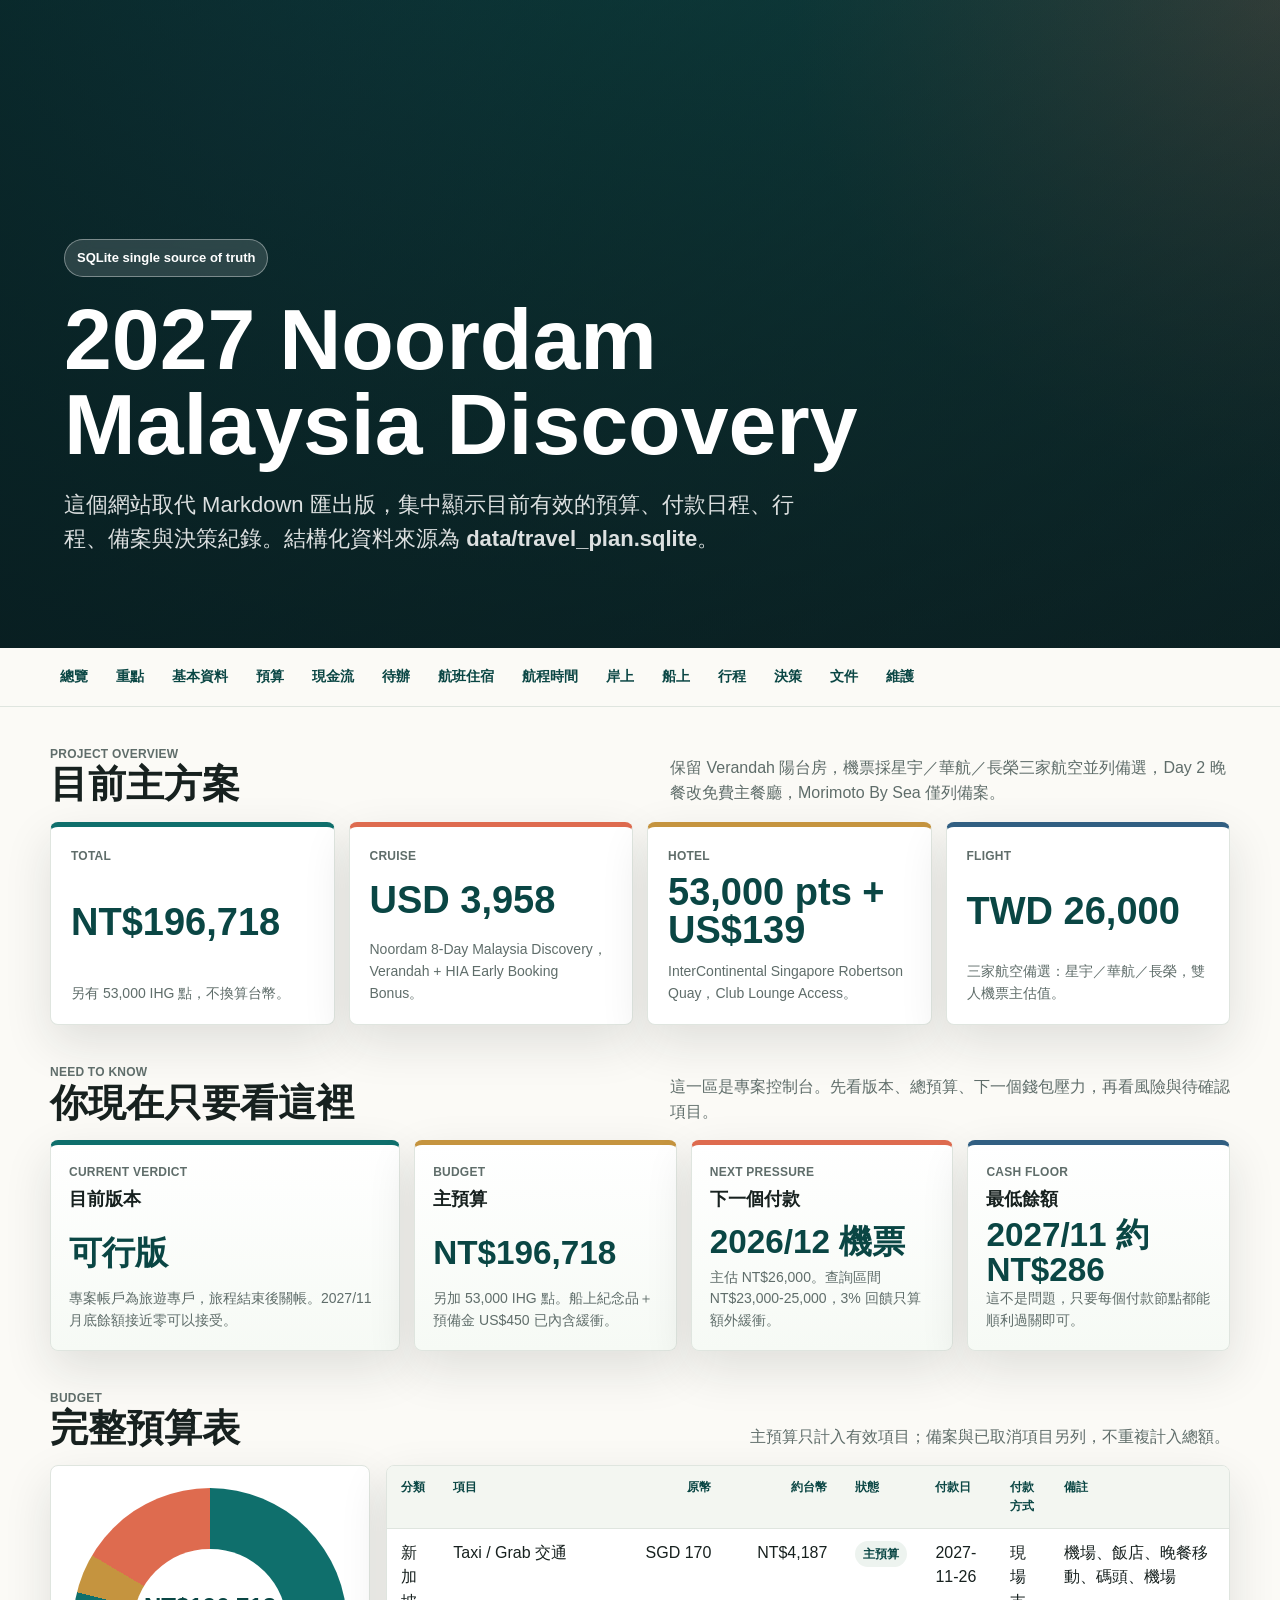
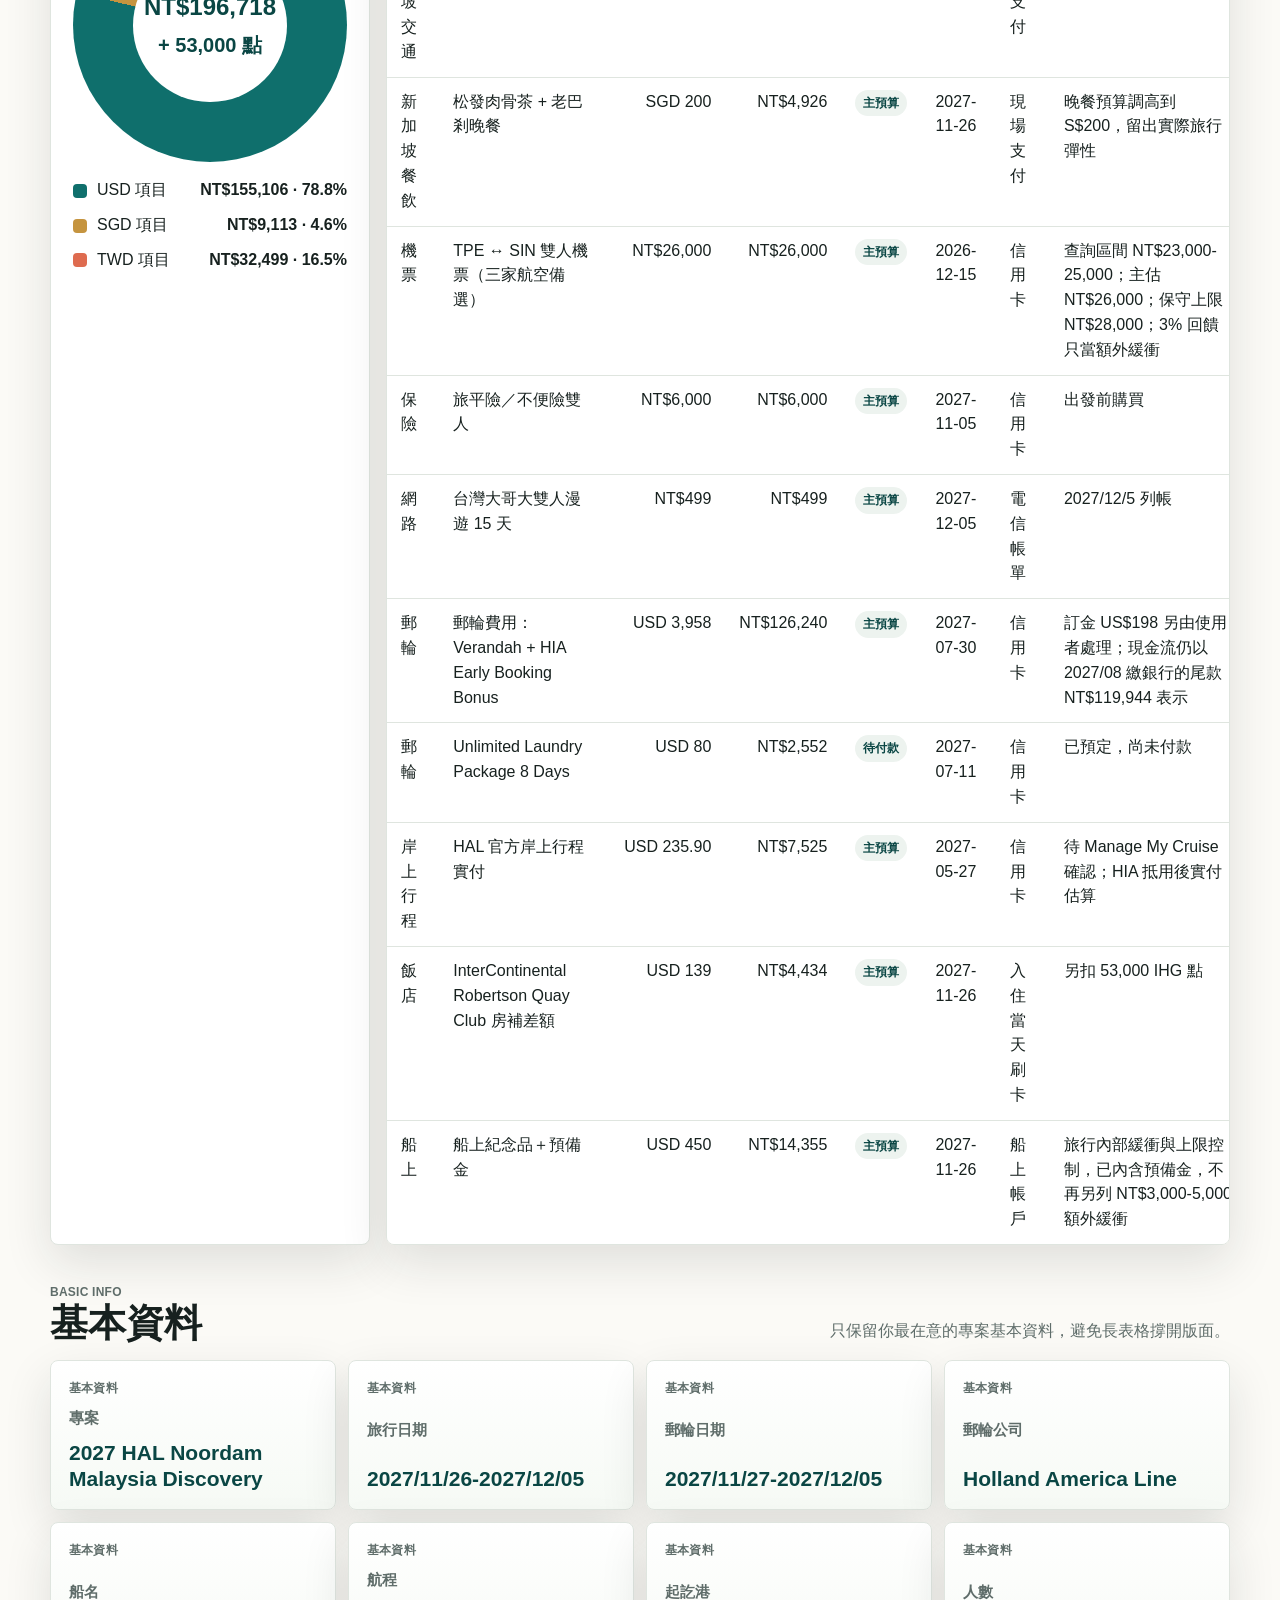
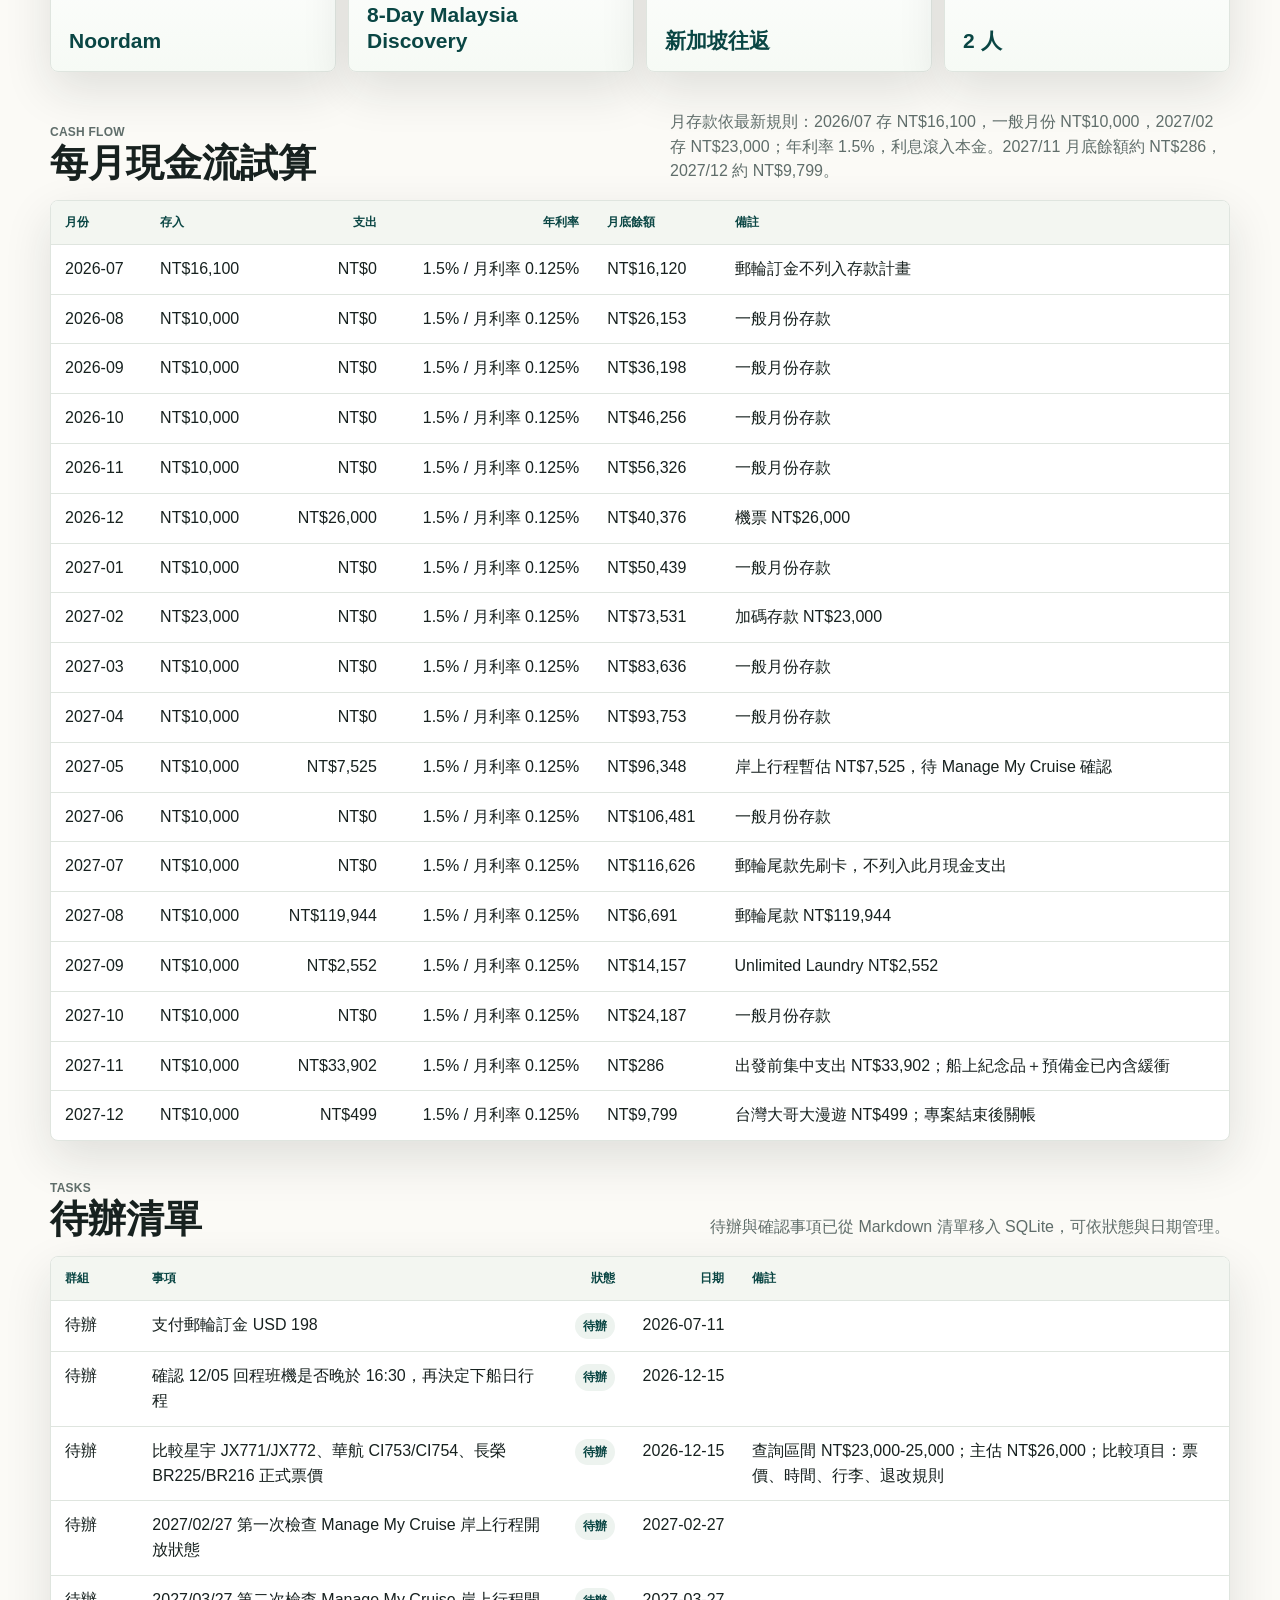
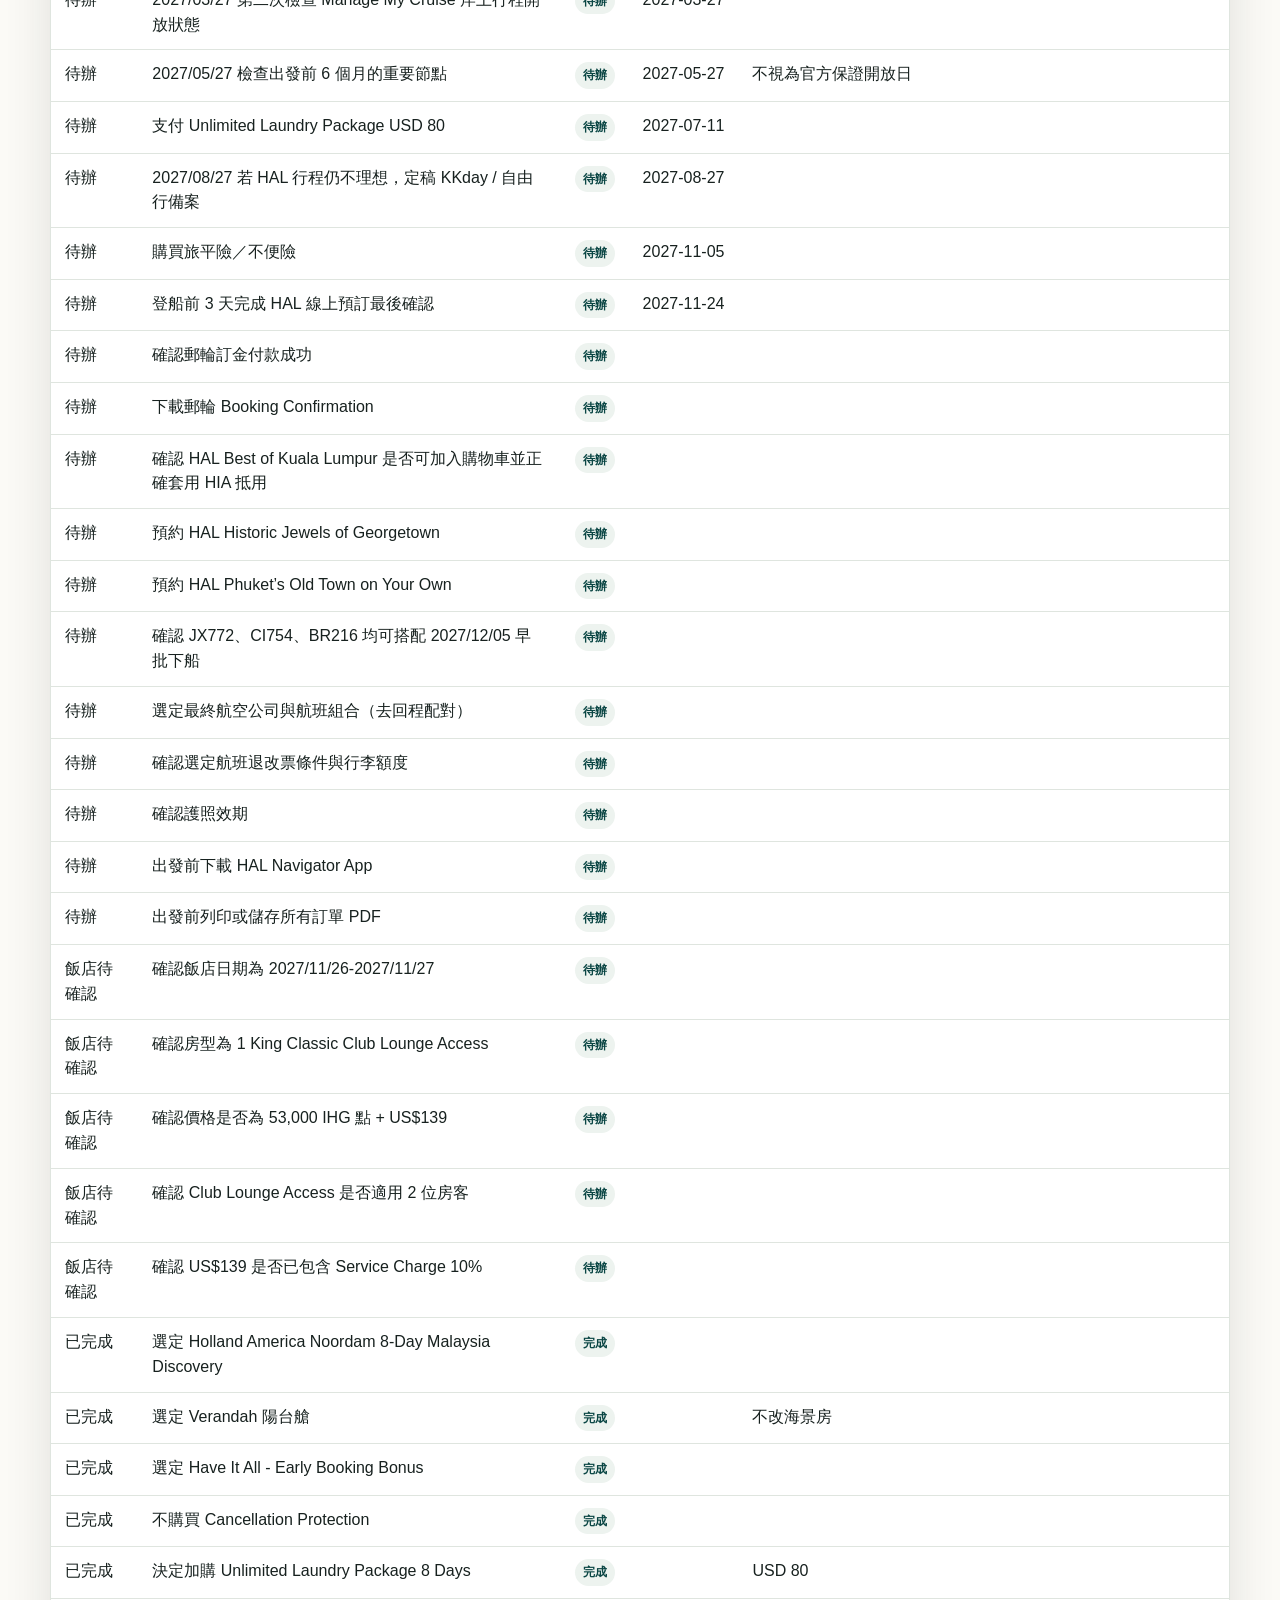
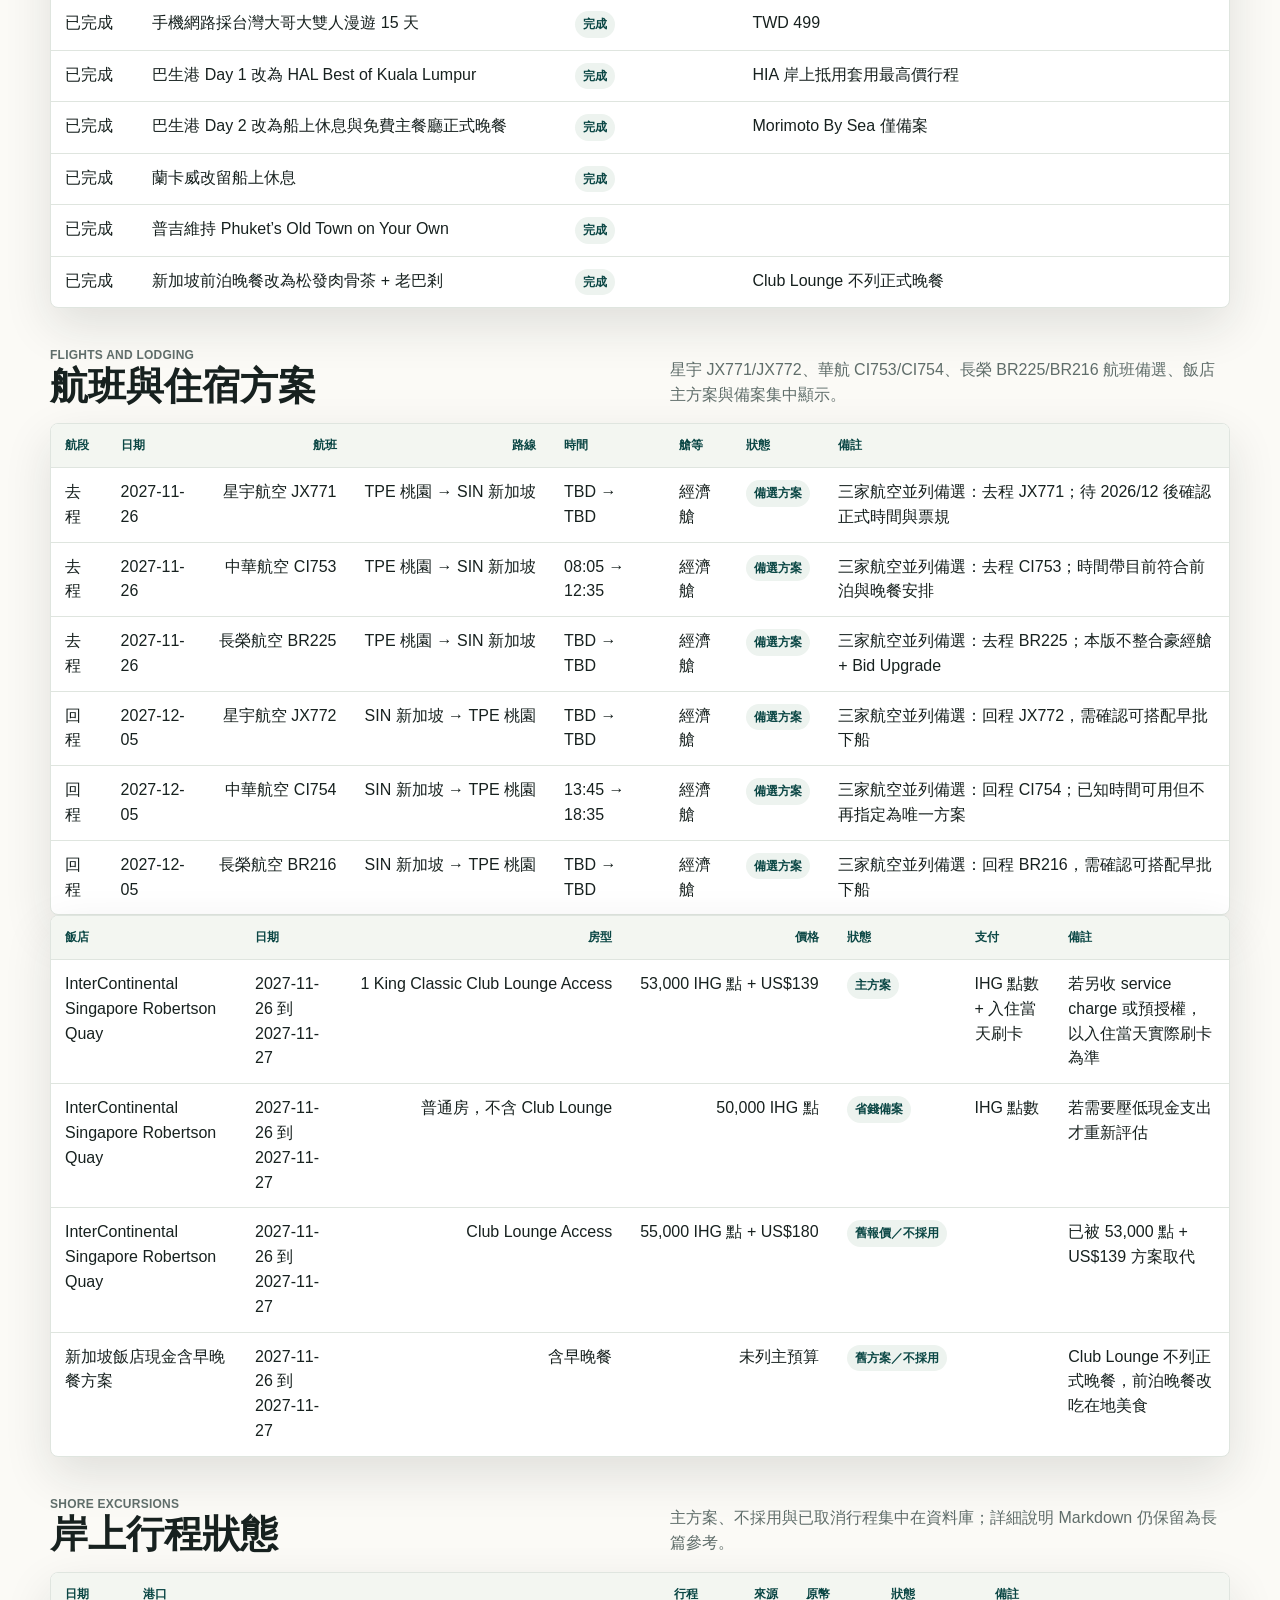
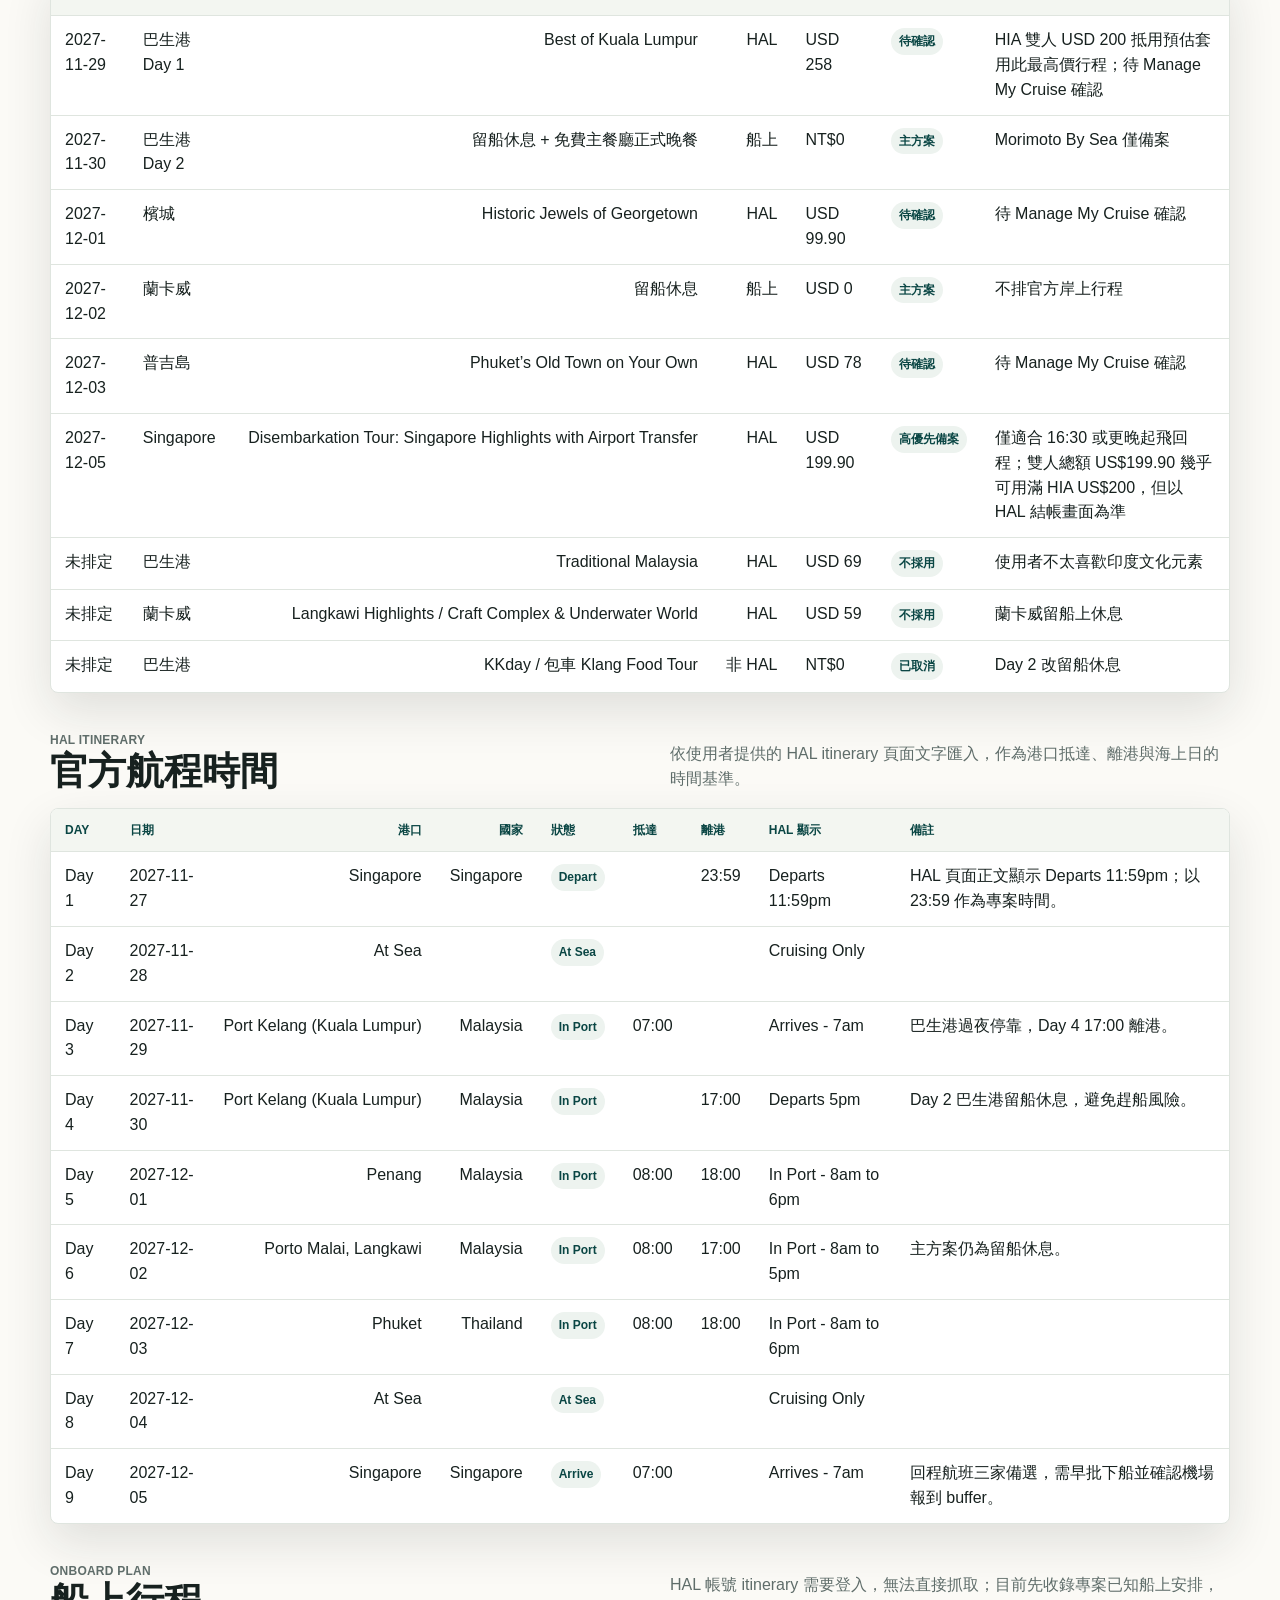
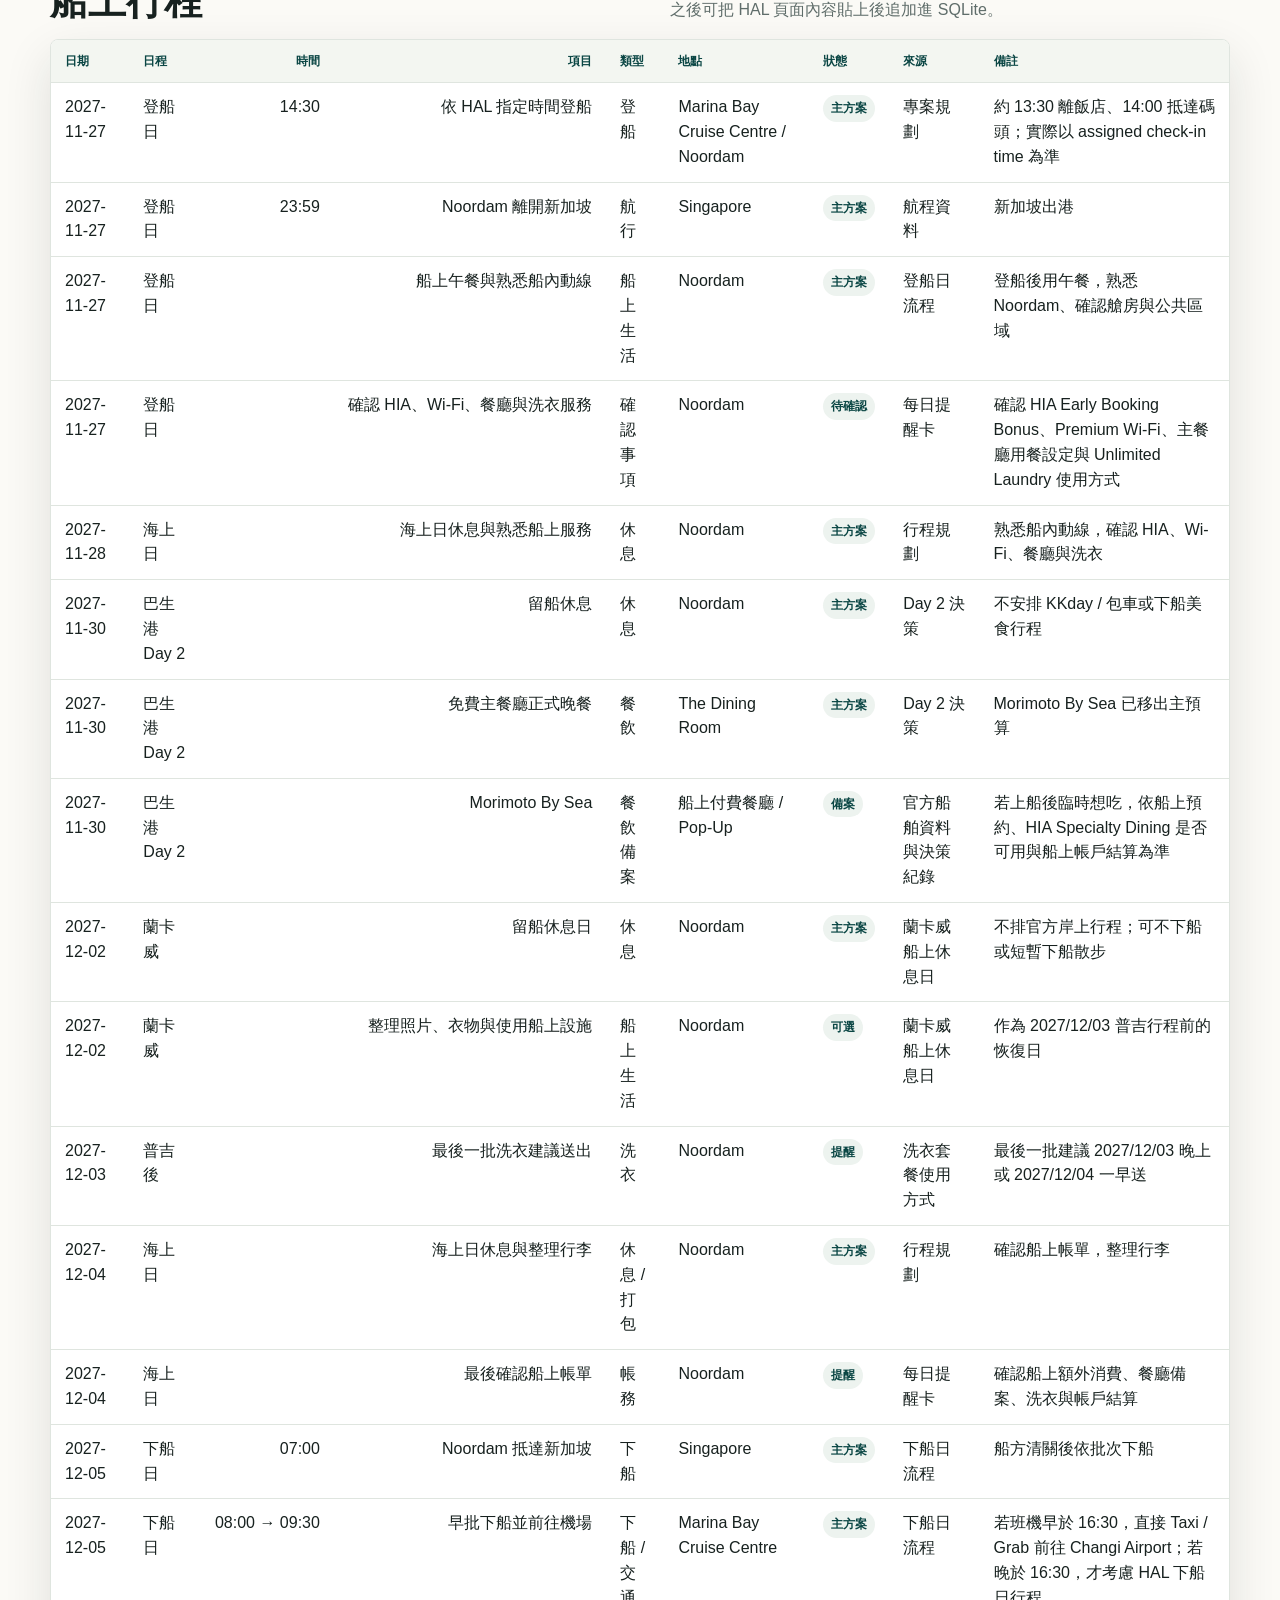
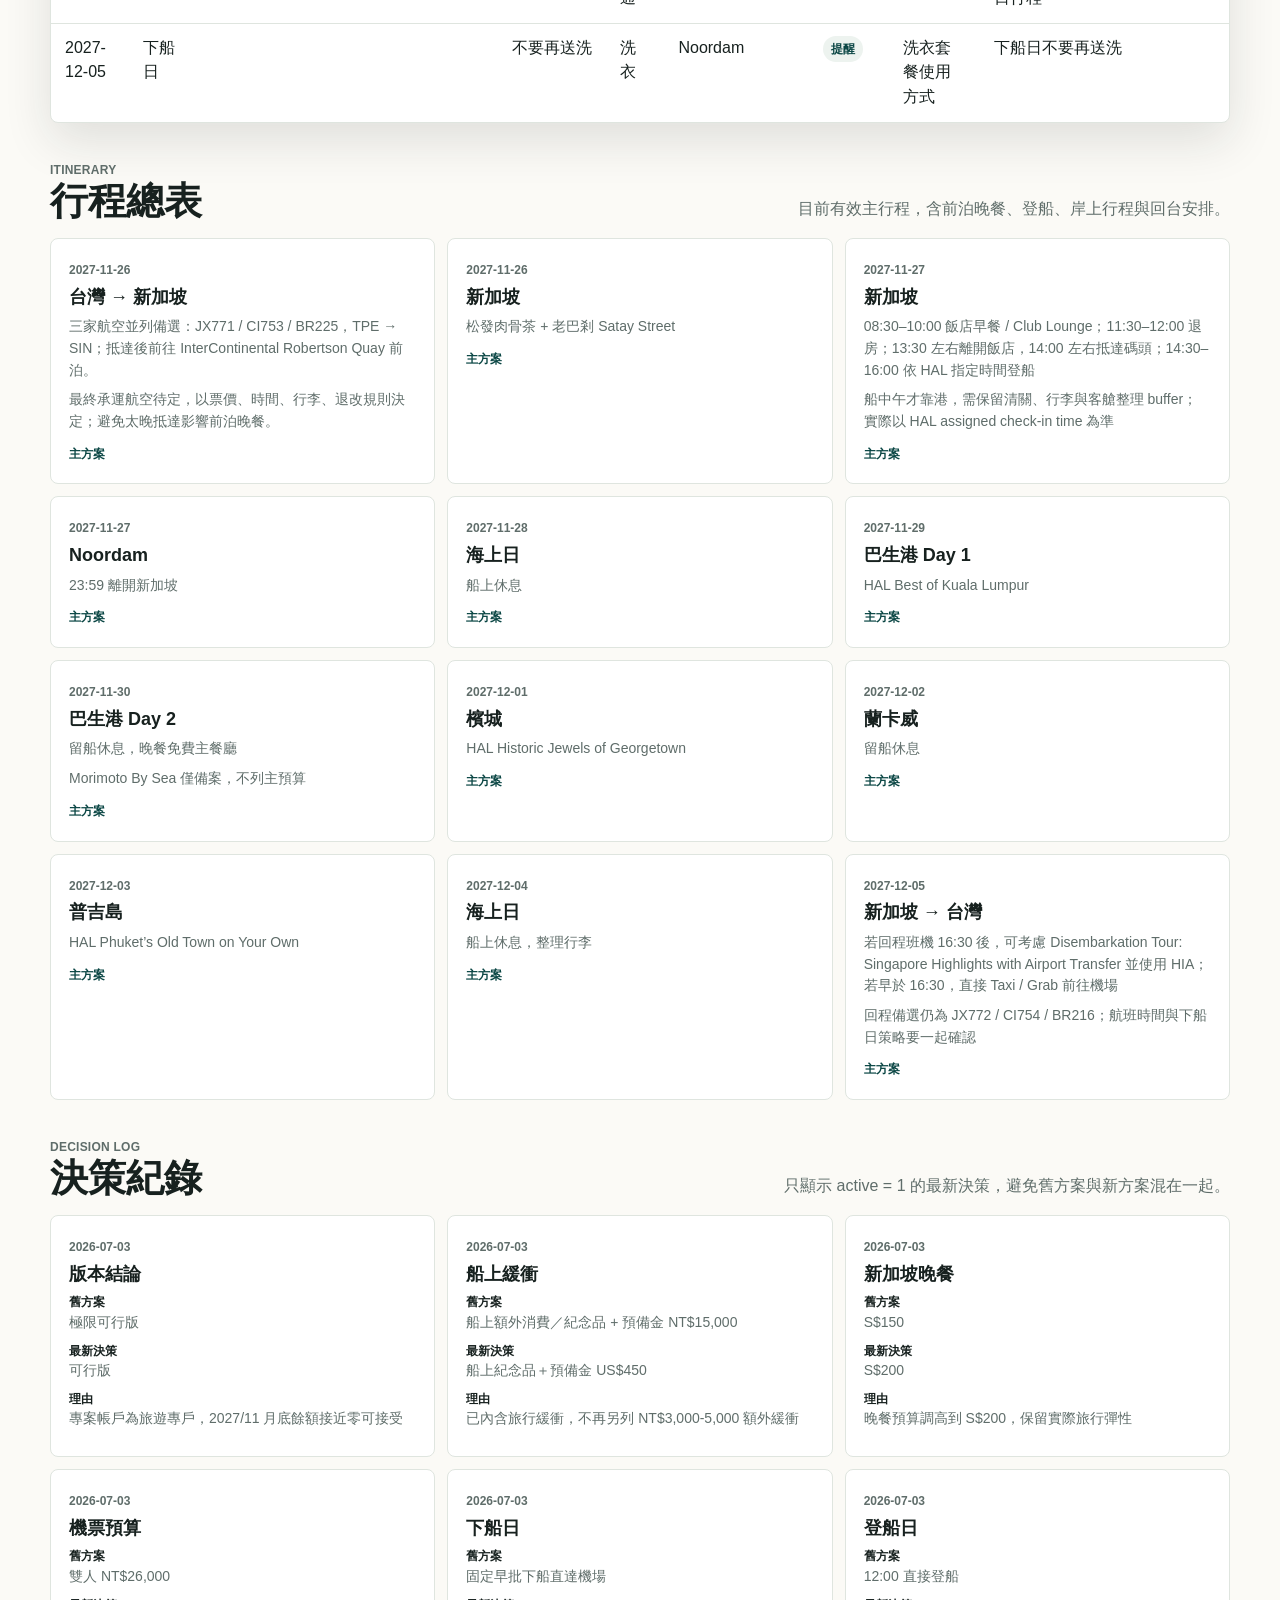
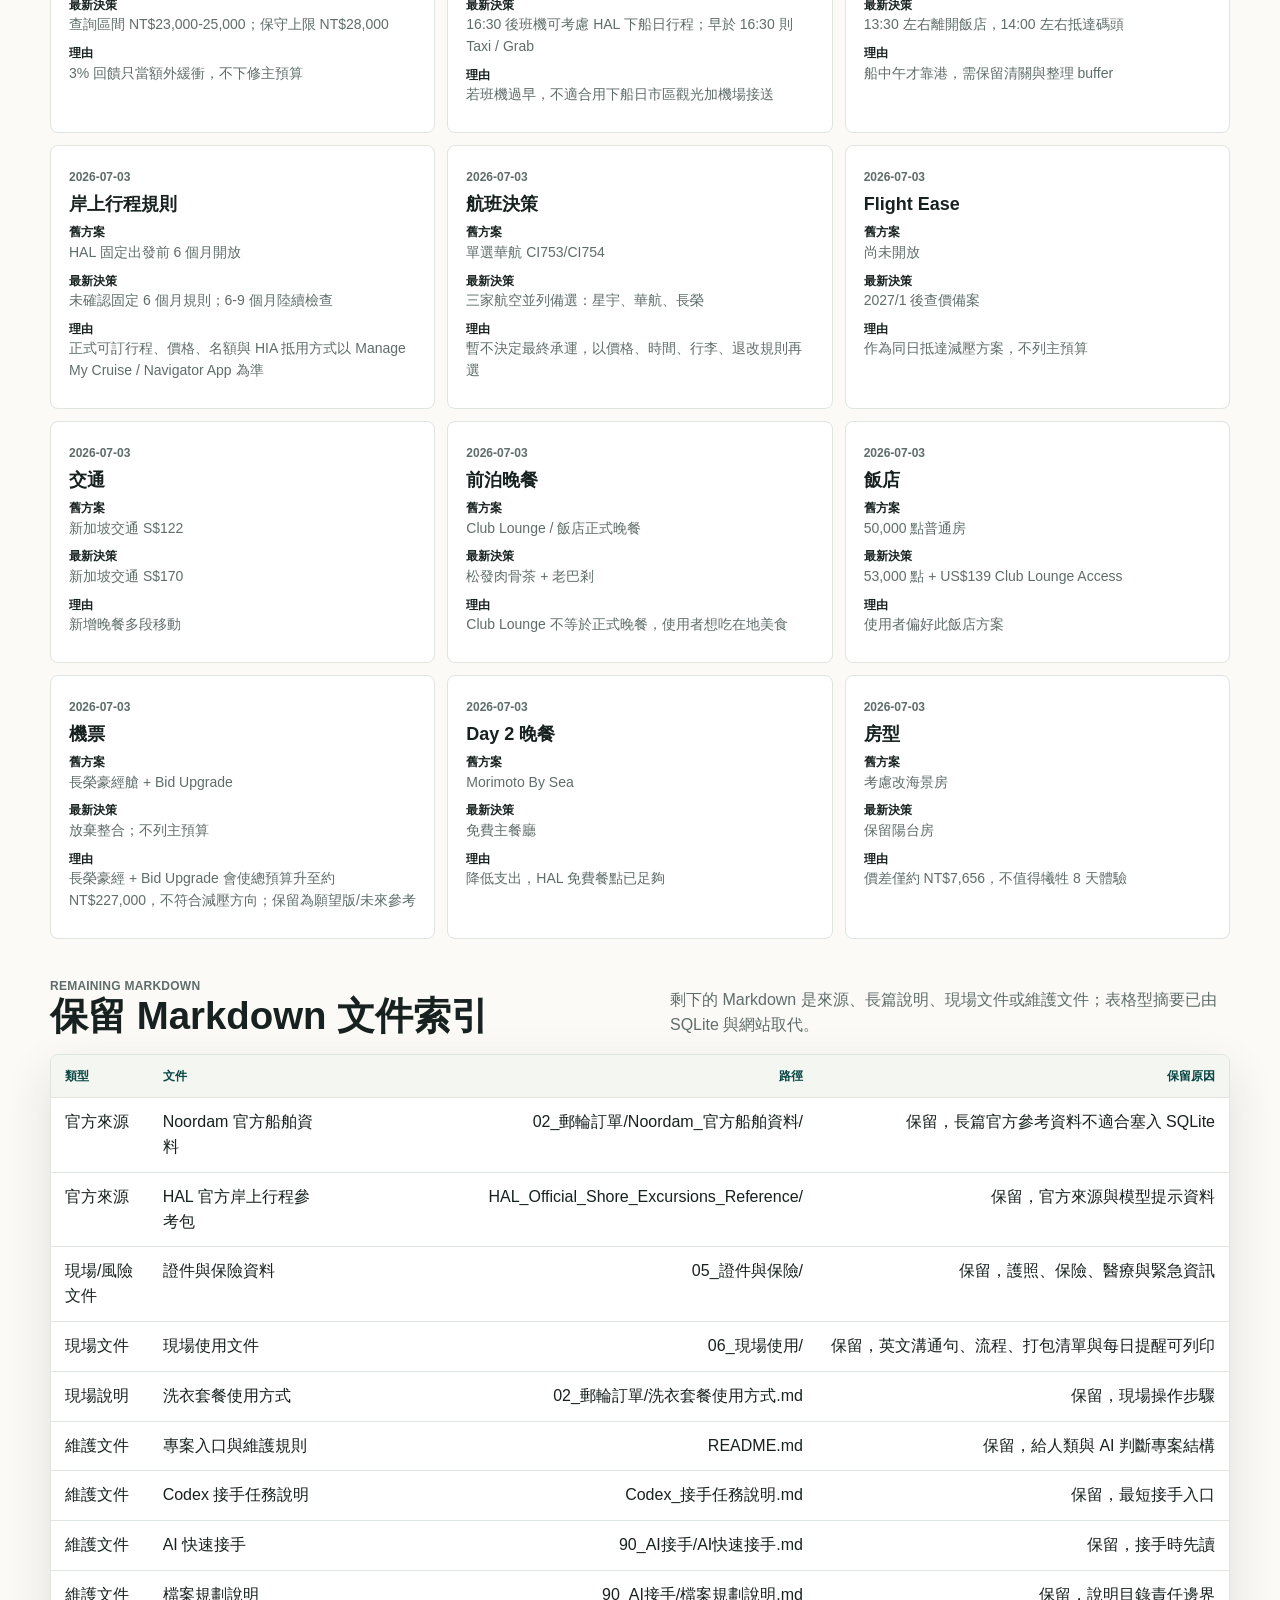
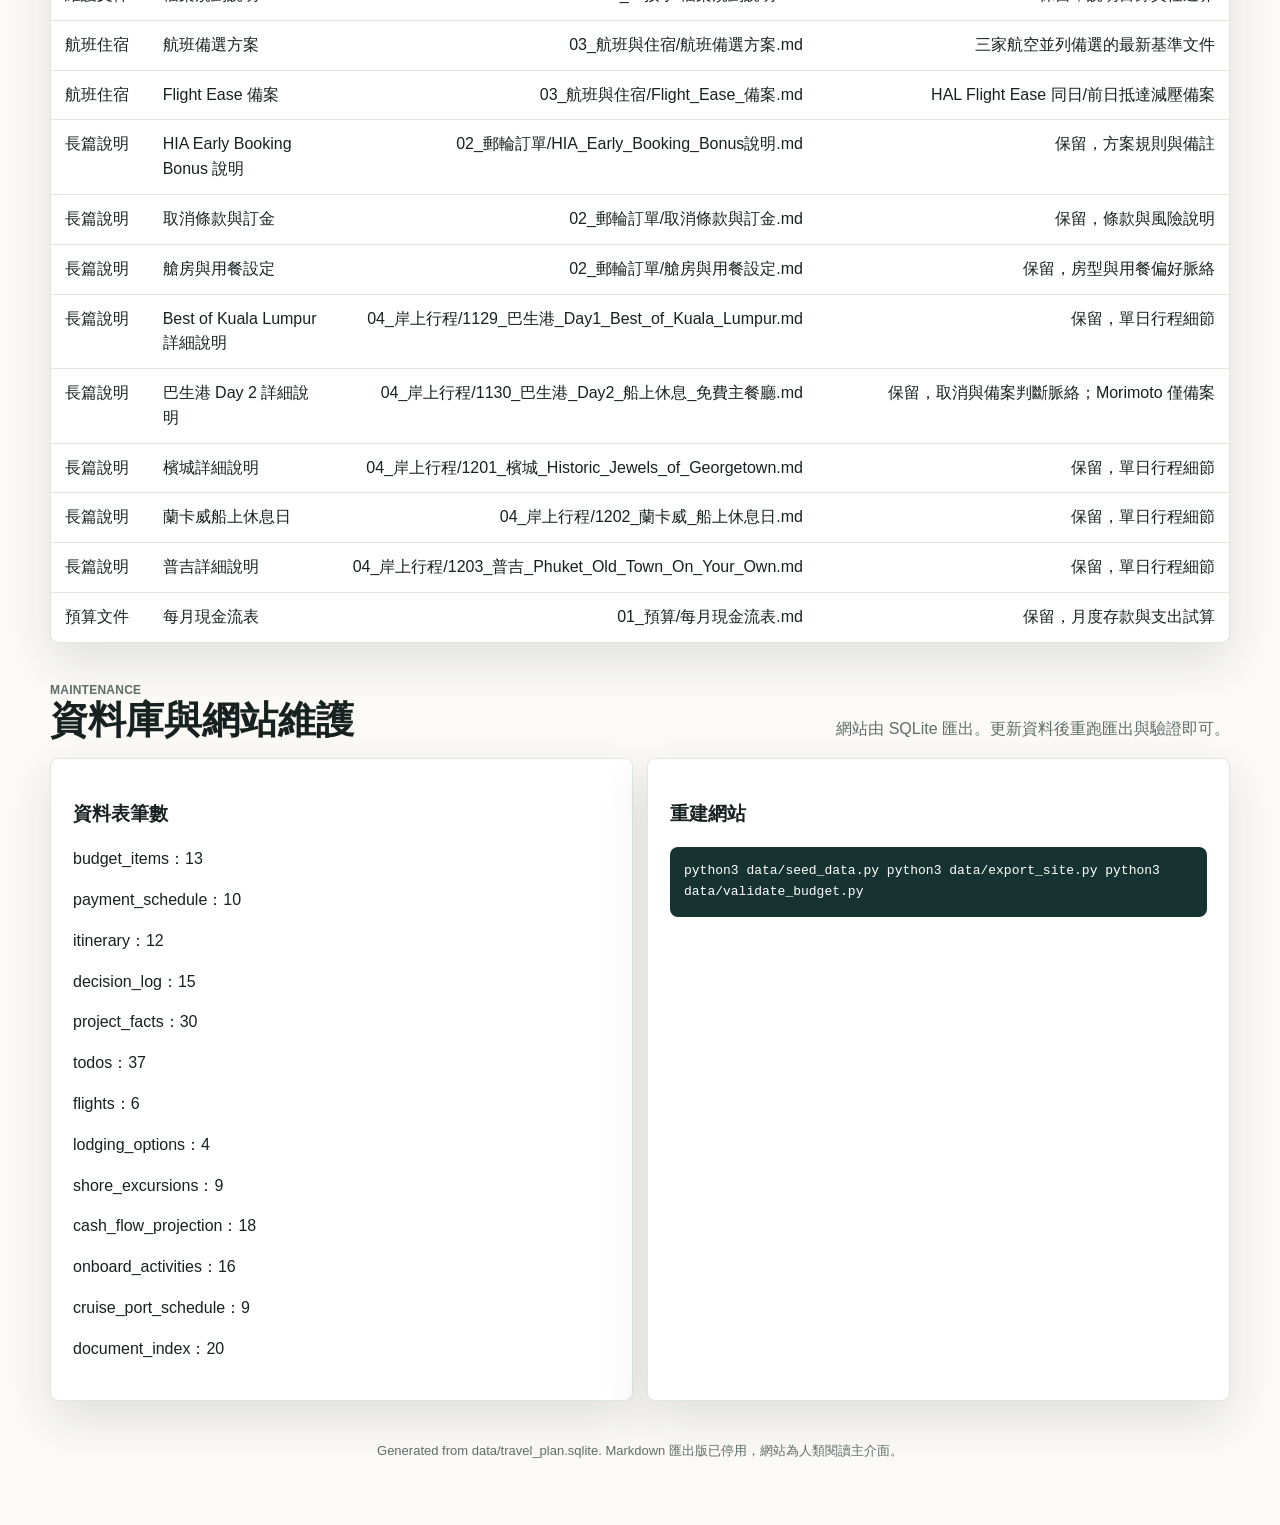
==== index.html @ 2dd27dfb "Simplify dashboard to basic facts and shore excursions" ====
<!doctype html>
<html lang="zh-Hant">
<head>
  <meta charset="utf-8">
  <meta name="viewport" content="width=device-width, initial-scale=1">
  <title>2027 Noordam Malaysia Discovery</title>
  <style>
    :root {
      color-scheme: light;
      --ink: #17211f;
      --muted: #5f6d6a;
      --paper: #fbfaf6;
      --panel: #ffffff;
      --line: #dfe5df;
      --teal: #0f6f6c;
      --teal-dark: #0a4644;
      --coral: #de6b4f;
      --gold: #c5943f;
      --green: #617d49;
      --blue: #315f82;
      --shadow: 0 18px 48px rgba(23, 33, 31, 0.12);
    }
    * { box-sizing: border-box; }
    html { scroll-behavior: smooth; }
    body {
      margin: 0;
      background: var(--paper);
      color: var(--ink);
      font-family: -apple-system, BlinkMacSystemFont, "Segoe UI", "Noto Sans TC", "PingFang TC", "Microsoft JhengHei", sans-serif;
      line-height: 1.55;
    }
    a { color: inherit; }
    .hero {
      min-height: 72vh;
      display: grid;
      align-items: end;
      padding: 28px clamp(20px, 5vw, 72px);
      color: #fff;
      background:
        linear-gradient(90deg, rgba(8, 27, 30, 0.82), rgba(8, 27, 30, 0.34)),
        linear-gradient(0deg, rgba(8, 27, 30, 0.66), rgba(8, 27, 30, 0.05)),
        radial-gradient(circle at top right, rgba(222, 107, 79, 0.26), transparent 34%),
        radial-gradient(circle at 18% 18%, rgba(49, 95, 130, 0.24), transparent 30%),
        linear-gradient(135deg, #0f6f6c 0%, #173331 100%);
    }
    .hero-inner { width: min(1180px, 100%); margin: 0 auto; padding-bottom: 42px; }
    .eyebrow {
      display: inline-flex;
      padding: 8px 12px;
      border: 1px solid rgba(255,255,255,.38);
      border-radius: 999px;
      background: rgba(255,255,255,.14);
      font-size: 13px;
      font-weight: 750;
      backdrop-filter: blur(14px);
    }
    h1 {
      max-width: 900px;
      margin: 20px 0 16px;
      font-size: clamp(42px, 7vw, 86px);
      line-height: .98;
      letter-spacing: 0;
    }
    .hero-copy { max-width: 760px; color: rgba(255,255,255,.86); font-size: clamp(17px, 2vw, 22px); }
    nav {
      position: sticky;
      top: 0;
      z-index: 10;
      background: rgba(251, 250, 246, .92);
      border-bottom: 1px solid var(--line);
      backdrop-filter: blur(16px);
    }
    nav div {
      width: min(1180px, calc(100% - 32px));
      margin: 0 auto;
      display: flex;
      gap: 8px;
      overflow-x: auto;
      padding: 10px 0;
    }
    nav a {
      flex: 0 0 auto;
      padding: 8px 10px;
      border-radius: 8px;
      color: var(--teal-dark);
      text-decoration: none;
      font-size: 14px;
      font-weight: 760;
    }
    nav a:hover { background: #edf3ef; }
    main { width: min(1180px, calc(100% - 32px)); margin: 28px auto 64px; }
    section { margin-top: 38px; }
    .section-head {
      display: flex;
      justify-content: space-between;
      gap: 20px;
      align-items: end;
      margin-bottom: 16px;
    }
    .kicker {
      display: block;
      color: var(--muted);
      font-size: 12px;
      font-weight: 820;
      letter-spacing: .02em;
      text-transform: uppercase;
    }
    h2 { margin: 0; font-size: clamp(28px, 3vw, 40px); line-height: 1.1; letter-spacing: 0; }
    .section-head p { max-width: 560px; margin: 0; color: var(--muted); }
    .focus-grid {
      display: grid;
      grid-template-columns: 1.2fr .9fr .9fr .9fr;
      gap: 14px;
    }
    .focus-card {
      background: linear-gradient(180deg, #ffffff, #f6faf5);
      border: 1px solid var(--line);
      border-radius: 8px;
      box-shadow: var(--shadow);
      padding: 18px;
      min-height: 168px;
      display: grid;
      align-content: space-between;
    }
    .focus-card h3 { margin: 6px 0 8px; font-size: 18px; line-height: 1.25; }
    .focus-card strong { display: block; color: var(--teal-dark); font-size: clamp(24px, 2.6vw, 34px); line-height: 1.05; }
    .focus-card p { margin: 0; color: var(--muted); font-size: 14px; }
    .focus-card ul { margin: 10px 0 0; padding-left: 18px; color: var(--muted); font-size: 14px; }
    .focus-card li + li { margin-top: 6px; }
    .focus-card.primary { border-top: 5px solid var(--teal); }
    .focus-card.warn { border-top: 5px solid var(--coral); }
    .focus-card.info { border-top: 5px solid var(--gold); }
    .focus-card.alt { border-top: 5px solid var(--blue); }
    .basic-grid { display: grid; grid-template-columns: repeat(4, minmax(0, 1fr)); gap: 12px; }
    .basic-card {
      background: linear-gradient(180deg, #ffffff, #f6faf5);
      border: 1px solid var(--line);
      border-radius: 8px;
      box-shadow: var(--shadow);
      padding: 18px;
      min-height: 150px;
      display: grid;
      align-content: space-between;
    }
    .basic-card h3 { margin: 6px 0 8px; font-size: 15px; line-height: 1.25; color: var(--muted); }
    .basic-card strong { display: block; color: var(--teal-dark); font-size: 21px; line-height: 1.2; }
    .basic-card p { margin: 8px 0 0; color: var(--muted); font-size: 13px; }
    .metrics { display: grid; grid-template-columns: repeat(4, minmax(0, 1fr)); gap: 14px; }
    .metric, .panel, .day, .decision {
      background: var(--panel);
      border: 1px solid var(--line);
      border-radius: 8px;
      box-shadow: var(--shadow);
    }
    .metric { min-height: 138px; padding: 20px; display: grid; align-content: space-between; }
    .metric strong { display: block; margin-top: 8px; color: var(--teal-dark); font-size: clamp(26px, 3vw, 38px); line-height: 1; }
    .metric p { margin: 12px 0 0; color: var(--muted); font-size: 14px; }
    .metric:nth-child(1) { border-top: 5px solid var(--teal); }
    .metric:nth-child(2) { border-top: 5px solid var(--coral); }
    .metric:nth-child(3) { border-top: 5px solid var(--gold); }
    .metric:nth-child(4) { border-top: 5px solid var(--blue); }
    .budget-grid { display: grid; grid-template-columns: minmax(240px, 320px) 1fr; gap: 16px; align-items: stretch; }
    .panel { padding: 22px; overflow: hidden; }
    .pie {
      width: min(100%, 280px);
      margin: 0 auto 16px;
      aspect-ratio: 1;
      border-radius: 50%;
      background: conic-gradient(var(--teal) 0deg 283.8deg, var(--gold) 283.8deg 300.5deg, var(--coral) 300.5deg 360deg);
      display: grid;
      place-items: center;
      position: relative;
    }
    .pie::after { content: ""; position: absolute; width: 56%; aspect-ratio: 1; border-radius: 50%; background: var(--panel); }
    .pie span { position: relative; z-index: 1; color: var(--teal-dark); font-weight: 880; font-size: 24px; text-align: center; }
    .legend { display: grid; gap: 10px; margin: 0; padding: 0; list-style: none; }
    .legend li { display: grid; grid-template-columns: 14px 1fr auto; gap: 10px; align-items: center; }
    .swatch { width: 14px; height: 14px; border-radius: 4px; }
    .usd { background: var(--teal); }
    .sgd { background: var(--gold); }
    .twd { background: var(--coral); }
    .table-wrap { overflow-x: auto; background: var(--panel); border: 1px solid var(--line); border-radius: 8px; box-shadow: var(--shadow); }
    table { width: 100%; min-width: 860px; border-collapse: collapse; }
    th, td { padding: 12px 14px; border-bottom: 1px solid var(--line); text-align: left; vertical-align: top; }
    th { background: #f3f6f1; color: var(--teal-dark); font-size: 12px; font-weight: 840; text-transform: uppercase; }
    td:nth-child(3), td:nth-child(4), th:nth-child(3), th:nth-child(4) { text-align: right; white-space: nowrap; }
    .facts-table { table-layout: fixed; min-width: 100%; }
    .facts-table th:nth-child(1) { width: 16%; }
    .facts-table th:nth-child(2) { width: 18%; }
    .facts-table th:nth-child(3) { width: 38%; }
    .facts-table th:nth-child(4) { width: 28%; }
    .facts-table th, .facts-table td { white-space: normal; word-break: break-word; overflow-wrap: anywhere; }
    .facts-table th:nth-child(3), .facts-table th:nth-child(4), .facts-table td:nth-child(3), .facts-table td:nth-child(4) { text-align: left; }
    tr:last-child td { border-bottom: 0; }
    .pill { display: inline-flex; padding: 4px 8px; border-radius: 999px; background: #edf3ef; color: var(--teal-dark); font-size: 12px; font-weight: 780; white-space: nowrap; }
    .cards { display: grid; grid-template-columns: repeat(3, minmax(0, 1fr)); gap: 12px; }
    .day, .decision { padding: 18px; box-shadow: none; }
    .day time, .decision time { color: var(--muted); font-size: 12px; font-weight: 820; }
    .day h3, .decision h3 { margin: 4px 0 8px; font-size: 18px; line-height: 1.25; }
    .day p, .decision p { margin: 0 0 8px; color: var(--muted); font-size: 14px; }
    .day span { display: inline-flex; margin-top: 4px; color: var(--teal-dark); font-size: 12px; font-weight: 820; }
    .decision strong { display: block; color: var(--ink); font-size: 12px; }
    .maintenance {
      display: grid;
      grid-template-columns: 1fr 1fr;
      gap: 14px;
    }
    code {
      display: block;
      padding: 14px;
      overflow-x: auto;
      border-radius: 8px;
      background: #173331;
      color: #fff;
      font-family: ui-monospace, SFMono-Regular, Menlo, Consolas, monospace;
      font-size: 13px;
      line-height: 1.6;
    }
    footer { margin-top: 40px; color: var(--muted); font-size: 13px; text-align: center; }
    @media (max-width: 980px) {
      .metrics, .budget-grid, .cards, .maintenance, .focus-grid, .basic-grid { grid-template-columns: 1fr; }
      .section-head { display: block; }
      .section-head p { margin-top: 8px; }
    }
  </style>
</head>
<body>
  <header class="hero">
    <div class="hero-inner">
      <span class="eyebrow">SQLite single source of truth</span>
      <h1>2027 Noordam Malaysia Discovery</h1>
      <p class="hero-copy">這個網站取代 Markdown 匯出版，集中顯示目前有效的預算、付款日程、行程、備案與決策紀錄。結構化資料來源為 <strong>data/travel_plan.sqlite</strong>。</p>
    </div>
  </header>
  <nav>
    <div>
      <a href="#overview">總覽</a>
      <a href="#focus">重點</a>
      <a href="#basic">基本資料</a>
      <a href="#budget">預算</a>
      <a href="#cashflow">現金流</a>
    <a href="#todos">待辦</a>
      <a href="#flights">航班住宿</a>
      <a href="#cruise-schedule">航程時間</a>
      <a href="#shore">岸上</a>
      <a href="#onboard">船上</a>
      <a href="#itinerary">行程</a>
      <a href="#decisions">決策</a>
      <a href="#documents">文件</a>
      <a href="#maintenance">維護</a>
    </div>
  </nav>
  <main>
    <section id="overview">
      <div class="section-head">
        <div><span class="kicker">Project overview</span><h2>目前主方案</h2></div>
        <p>保留 Verandah 陽台房，機票採星宇／華航／長榮三家航空並列備選，Day 2 晚餐改免費主餐廳，Morimoto By Sea 僅列備案。</p>
      </div>
      <div class="metrics">
        <article class="metric"><span class="kicker">Total</span><strong>NT$196,718</strong><p>另有 53,000 IHG 點，不換算台幣。</p></article>
        <article class="metric"><span class="kicker">Cruise</span><strong>USD 3,958</strong><p>Noordam 8-Day Malaysia Discovery，Verandah + HIA Early Booking Bonus。</p></article>
        <article class="metric"><span class="kicker">Hotel</span><strong>53,000 pts + US$139</strong><p>InterContinental Singapore Robertson Quay，Club Lounge Access。</p></article>
        <article class="metric"><span class="kicker">Flight</span><strong>TWD 26,000</strong><p>三家航空備選：星宇／華航／長榮，雙人機票主估值。</p></article>
      </div>
    </section>

    <section id="focus">
      <div class="section-head">
        <div><span class="kicker">Need to know</span><h2>你現在只要看這裡</h2></div>
        <p>這一區是專案控制台。先看版本、總預算、下一個錢包壓力，再看風險與待確認項目。</p>
      </div>
      <div class="focus-grid">
        <article class="focus-card primary">
          <div>
            <span class="kicker">Current verdict</span>
            <h3>目前版本</h3>
          </div>
          <strong>可行版</strong>
          <p>專案帳戶為旅遊專戶，旅程結束後關帳。2027/11 月底餘額接近零可以接受。</p>
        </article>
        <article class="focus-card info">
          <div>
            <span class="kicker">Budget</span>
            <h3>主預算</h3>
          </div>
          <strong>NT$196,718</strong>
          <p>另加 53,000 IHG 點。船上紀念品＋預備金 US$450 已內含緩衝。</p>
        </article>
        <article class="focus-card warn">
          <div>
            <span class="kicker">Next pressure</span>
            <h3>下一個付款</h3>
          </div>
          <strong>2026/12 機票</strong>
          <p>主估 NT$26,000。查詢區間 NT$23,000-25,000，3% 回饋只算額外緩衝。</p>
        </article>
        <article class="focus-card alt">
          <div>
            <span class="kicker">Cash floor</span>
            <h3>最低餘額</h3>
          </div>
          <strong>2027/11 約 NT$286</strong>
          <p>這不是問題，只要每個付款節點都能順利過關即可。</p>
        </article>
      </div>
    </section>

    <section id="budget">
      <div class="section-head">
        <div><span class="kicker">Budget</span><h2>完整預算表</h2></div>
        <p>主預算只計入有效項目；備案與已取消項目另列，不重複計入總額。</p>
      </div>
      <div class="budget-grid">
        <aside class="panel">
          <div class="pie"><span>NT$196,718<br><small>+ 53,000 點</small></span></div>
          <ul class="legend">
            <li><span class="swatch usd"></span><span>USD 項目</span><strong>NT$155,106 · 78.8%</strong></li>
            <li><span class="swatch sgd"></span><span>SGD 項目</span><strong>NT$9,113 · 4.6%</strong></li>
            <li><span class="swatch twd"></span><span>TWD 項目</span><strong>NT$32,499 · 16.5%</strong></li>
          </ul>
        </aside>
        <div class="table-wrap"><table>
<thead><tr><th>分類</th><th>項目</th><th>原幣</th><th>約台幣</th><th>狀態</th><th>付款日</th><th>付款方式</th><th>備註</th></tr></thead>
<tbody>
<tr><td>新加坡交通</td><td>Taxi / Grab 交通</td><td>SGD 170</td><td>NT$4,187</td><td><span class="pill">主預算</span></td><td>2027-11-26</td><td>現場支付</td><td>機場、飯店、晚餐移動、碼頭、機場</td></tr>
<tr><td>新加坡餐飲</td><td>松發肉骨茶 + 老巴剎晚餐</td><td>SGD 200</td><td>NT$4,926</td><td><span class="pill">主預算</span></td><td>2027-11-26</td><td>現場支付</td><td>晚餐預算調高到 S$200，留出實際旅行彈性</td></tr>
<tr><td>機票</td><td>TPE ↔ SIN 雙人機票（三家航空備選）</td><td>NT$26,000</td><td>NT$26,000</td><td><span class="pill">主預算</span></td><td>2026-12-15</td><td>信用卡</td><td>查詢區間 NT$23,000-25,000；主估 NT$26,000；保守上限 NT$28,000；3% 回饋只當額外緩衝</td></tr>
<tr><td>保險</td><td>旅平險／不便險雙人</td><td>NT$6,000</td><td>NT$6,000</td><td><span class="pill">主預算</span></td><td>2027-11-05</td><td>信用卡</td><td>出發前購買</td></tr>
<tr><td>網路</td><td>台灣大哥大雙人漫遊 15 天</td><td>NT$499</td><td>NT$499</td><td><span class="pill">主預算</span></td><td>2027-12-05</td><td>電信帳單</td><td>2027/12/5 列帳</td></tr>
<tr><td>郵輪</td><td>郵輪費用：Verandah + HIA Early Booking Bonus</td><td>USD 3,958</td><td>NT$126,240</td><td><span class="pill">主預算</span></td><td>2027-07-30</td><td>信用卡</td><td>訂金 US$198 另由使用者處理；現金流仍以 2027/08 繳銀行的尾款 NT$119,944 表示</td></tr>
<tr><td>郵輪</td><td>Unlimited Laundry Package 8 Days</td><td>USD 80</td><td>NT$2,552</td><td><span class="pill">待付款</span></td><td>2027-07-11</td><td>信用卡</td><td>已預定，尚未付款</td></tr>
<tr><td>岸上行程</td><td>HAL 官方岸上行程實付</td><td>USD 235.90</td><td>NT$7,525</td><td><span class="pill">主預算</span></td><td>2027-05-27</td><td>信用卡</td><td>待 Manage My Cruise 確認；HIA 抵用後實付估算</td></tr>
<tr><td>飯店</td><td>InterContinental Robertson Quay Club 房補差額</td><td>USD 139</td><td>NT$4,434</td><td><span class="pill">主預算</span></td><td>2027-11-26</td><td>入住當天刷卡</td><td>另扣 53,000 IHG 點</td></tr>
<tr><td>船上</td><td>船上紀念品＋預備金</td><td>USD 450</td><td>NT$14,355</td><td><span class="pill">主預算</span></td><td>2027-11-26</td><td>船上帳戶</td><td>旅行內部緩衝與上限控制，已內含預備金，不再另列 NT$3,000-5,000 額外緩衝</td></tr>
</tbody></table></div>
      </div>
    </section>

    <section id="basic">
      <div class="section-head">
        <div><span class="kicker">Basic info</span><h2>基本資料</h2></div>
        <p>只保留你最在意的專案基本資料，避免長表格撐開版面。</p>
      </div>
      <div class="basic-grid"><article class="basic-card"><span class="kicker">基本資料</span><h3>專案</h3><strong>2027 HAL Noordam Malaysia Discovery</strong></article>
<article class="basic-card"><span class="kicker">基本資料</span><h3>旅行日期</h3><strong>2027/11/26-2027/12/05</strong></article>
<article class="basic-card"><span class="kicker">基本資料</span><h3>郵輪日期</h3><strong>2027/11/27-2027/12/05</strong></article>
<article class="basic-card"><span class="kicker">基本資料</span><h3>郵輪公司</h3><strong>Holland America Line</strong></article>
<article class="basic-card"><span class="kicker">基本資料</span><h3>船名</h3><strong>Noordam</strong></article>
<article class="basic-card"><span class="kicker">基本資料</span><h3>航程</h3><strong>8-Day Malaysia Discovery</strong></article>
<article class="basic-card"><span class="kicker">基本資料</span><h3>起訖港</h3><strong>新加坡往返</strong></article>
<article class="basic-card"><span class="kicker">基本資料</span><h3>人數</h3><strong>2 人</strong></article></div>
    </section>

    <section id="cashflow">
      <div class="section-head">
        <div><span class="kicker">Cash flow</span><h2>每月現金流試算</h2></div>
        <p>月存款依最新規則：2026/07 存 NT$16,100，一般月份 NT$10,000，2027/02 存 NT$23,000；年利率 1.5%，利息滾入本金。2027/11 月底餘額約 NT$286，2027/12 約 NT$9,799。</p>
      </div>
      <div class="table-wrap"><table>
<thead><tr><th>月份</th><th>存入</th><th>支出</th><th>年利率</th><th>月底餘額</th><th>備註</th></tr></thead>
<tbody>
<tr><td>2026-07</td><td>NT$16,100</td><td>NT$0</td><td>1.5% / 月利率 0.125%</td><td>NT$16,120</td><td>郵輪訂金不列入存款計畫</td></tr>
<tr><td>2026-08</td><td>NT$10,000</td><td>NT$0</td><td>1.5% / 月利率 0.125%</td><td>NT$26,153</td><td>一般月份存款</td></tr>
<tr><td>2026-09</td><td>NT$10,000</td><td>NT$0</td><td>1.5% / 月利率 0.125%</td><td>NT$36,198</td><td>一般月份存款</td></tr>
<tr><td>2026-10</td><td>NT$10,000</td><td>NT$0</td><td>1.5% / 月利率 0.125%</td><td>NT$46,256</td><td>一般月份存款</td></tr>
<tr><td>2026-11</td><td>NT$10,000</td><td>NT$0</td><td>1.5% / 月利率 0.125%</td><td>NT$56,326</td><td>一般月份存款</td></tr>
<tr><td>2026-12</td><td>NT$10,000</td><td>NT$26,000</td><td>1.5% / 月利率 0.125%</td><td>NT$40,376</td><td>機票 NT$26,000</td></tr>
<tr><td>2027-01</td><td>NT$10,000</td><td>NT$0</td><td>1.5% / 月利率 0.125%</td><td>NT$50,439</td><td>一般月份存款</td></tr>
<tr><td>2027-02</td><td>NT$23,000</td><td>NT$0</td><td>1.5% / 月利率 0.125%</td><td>NT$73,531</td><td>加碼存款 NT$23,000</td></tr>
<tr><td>2027-03</td><td>NT$10,000</td><td>NT$0</td><td>1.5% / 月利率 0.125%</td><td>NT$83,636</td><td>一般月份存款</td></tr>
<tr><td>2027-04</td><td>NT$10,000</td><td>NT$0</td><td>1.5% / 月利率 0.125%</td><td>NT$93,753</td><td>一般月份存款</td></tr>
<tr><td>2027-05</td><td>NT$10,000</td><td>NT$7,525</td><td>1.5% / 月利率 0.125%</td><td>NT$96,348</td><td>岸上行程暫估 NT$7,525，待 Manage My Cruise 確認</td></tr>
<tr><td>2027-06</td><td>NT$10,000</td><td>NT$0</td><td>1.5% / 月利率 0.125%</td><td>NT$106,481</td><td>一般月份存款</td></tr>
<tr><td>2027-07</td><td>NT$10,000</td><td>NT$0</td><td>1.5% / 月利率 0.125%</td><td>NT$116,626</td><td>郵輪尾款先刷卡，不列入此月現金支出</td></tr>
<tr><td>2027-08</td><td>NT$10,000</td><td>NT$119,944</td><td>1.5% / 月利率 0.125%</td><td>NT$6,691</td><td>郵輪尾款 NT$119,944</td></tr>
<tr><td>2027-09</td><td>NT$10,000</td><td>NT$2,552</td><td>1.5% / 月利率 0.125%</td><td>NT$14,157</td><td>Unlimited Laundry NT$2,552</td></tr>
<tr><td>2027-10</td><td>NT$10,000</td><td>NT$0</td><td>1.5% / 月利率 0.125%</td><td>NT$24,187</td><td>一般月份存款</td></tr>
<tr><td>2027-11</td><td>NT$10,000</td><td>NT$33,902</td><td>1.5% / 月利率 0.125%</td><td>NT$286</td><td>出發前集中支出 NT$33,902；船上紀念品＋預備金已內含緩衝</td></tr>
<tr><td>2027-12</td><td>NT$10,000</td><td>NT$499</td><td>1.5% / 月利率 0.125%</td><td>NT$9,799</td><td>台灣大哥大漫遊 NT$499；專案結束後關帳</td></tr>
</tbody></table></div>
    </section>

    <section id="todos">
      <div class="section-head">
        <div><span class="kicker">Tasks</span><h2>待辦清單</h2></div>
        <p>待辦與確認事項已從 Markdown 清單移入 SQLite，可依狀態與日期管理。</p>
      </div>
      <div class="table-wrap"><table>
<thead><tr><th>群組</th><th>事項</th><th>狀態</th><th>日期</th><th>備註</th></tr></thead>
<tbody>
<tr><td>待辦</td><td>支付郵輪訂金 USD 198</td><td><span class="pill">待辦</span></td><td>2026-07-11</td><td></td></tr>
<tr><td>待辦</td><td>確認 12/05 回程班機是否晚於 16:30，再決定下船日行程</td><td><span class="pill">待辦</span></td><td>2026-12-15</td><td></td></tr>
<tr><td>待辦</td><td>比較星宇 JX771/JX772、華航 CI753/CI754、長榮 BR225/BR216 正式票價</td><td><span class="pill">待辦</span></td><td>2026-12-15</td><td>查詢區間 NT$23,000-25,000；主估 NT$26,000；比較項目：票價、時間、行李、退改規則</td></tr>
<tr><td>待辦</td><td>2027/02/27 第一次檢查 Manage My Cruise 岸上行程開放狀態</td><td><span class="pill">待辦</span></td><td>2027-02-27</td><td></td></tr>
<tr><td>待辦</td><td>2027/03/27 第二次檢查 Manage My Cruise 岸上行程開放狀態</td><td><span class="pill">待辦</span></td><td>2027-03-27</td><td></td></tr>
<tr><td>待辦</td><td>2027/05/27 檢查出發前 6 個月的重要節點</td><td><span class="pill">待辦</span></td><td>2027-05-27</td><td>不視為官方保證開放日</td></tr>
<tr><td>待辦</td><td>支付 Unlimited Laundry Package USD 80</td><td><span class="pill">待辦</span></td><td>2027-07-11</td><td></td></tr>
<tr><td>待辦</td><td>2027/08/27 若 HAL 行程仍不理想，定稿 KKday / 自由行備案</td><td><span class="pill">待辦</span></td><td>2027-08-27</td><td></td></tr>
<tr><td>待辦</td><td>購買旅平險／不便險</td><td><span class="pill">待辦</span></td><td>2027-11-05</td><td></td></tr>
<tr><td>待辦</td><td>登船前 3 天完成 HAL 線上預訂最後確認</td><td><span class="pill">待辦</span></td><td>2027-11-24</td><td></td></tr>
<tr><td>待辦</td><td>確認郵輪訂金付款成功</td><td><span class="pill">待辦</span></td><td></td><td></td></tr>
<tr><td>待辦</td><td>下載郵輪 Booking Confirmation</td><td><span class="pill">待辦</span></td><td></td><td></td></tr>
<tr><td>待辦</td><td>確認 HAL Best of Kuala Lumpur 是否可加入購物車並正確套用 HIA 抵用</td><td><span class="pill">待辦</span></td><td></td><td></td></tr>
<tr><td>待辦</td><td>預約 HAL Historic Jewels of Georgetown</td><td><span class="pill">待辦</span></td><td></td><td></td></tr>
<tr><td>待辦</td><td>預約 HAL Phuket’s Old Town on Your Own</td><td><span class="pill">待辦</span></td><td></td><td></td></tr>
<tr><td>待辦</td><td>確認 JX772、CI754、BR216 均可搭配 2027/12/05 早批下船</td><td><span class="pill">待辦</span></td><td></td><td></td></tr>
<tr><td>待辦</td><td>選定最終航空公司與航班組合（去回程配對）</td><td><span class="pill">待辦</span></td><td></td><td></td></tr>
<tr><td>待辦</td><td>確認選定航班退改票條件與行李額度</td><td><span class="pill">待辦</span></td><td></td><td></td></tr>
<tr><td>待辦</td><td>確認護照效期</td><td><span class="pill">待辦</span></td><td></td><td></td></tr>
<tr><td>待辦</td><td>出發前下載 HAL Navigator App</td><td><span class="pill">待辦</span></td><td></td><td></td></tr>
<tr><td>待辦</td><td>出發前列印或儲存所有訂單 PDF</td><td><span class="pill">待辦</span></td><td></td><td></td></tr>
<tr><td>飯店待確認</td><td>確認飯店日期為 2027/11/26-2027/11/27</td><td><span class="pill">待辦</span></td><td></td><td></td></tr>
<tr><td>飯店待確認</td><td>確認房型為 1 King Classic Club Lounge Access</td><td><span class="pill">待辦</span></td><td></td><td></td></tr>
<tr><td>飯店待確認</td><td>確認價格是否為 53,000 IHG 點 + US$139</td><td><span class="pill">待辦</span></td><td></td><td></td></tr>
<tr><td>飯店待確認</td><td>確認 Club Lounge Access 是否適用 2 位房客</td><td><span class="pill">待辦</span></td><td></td><td></td></tr>
<tr><td>飯店待確認</td><td>確認 US$139 是否已包含 Service Charge 10%</td><td><span class="pill">待辦</span></td><td></td><td></td></tr>
<tr><td>已完成</td><td>選定 Holland America Noordam 8-Day Malaysia Discovery</td><td><span class="pill">完成</span></td><td></td><td></td></tr>
<tr><td>已完成</td><td>選定 Verandah 陽台艙</td><td><span class="pill">完成</span></td><td></td><td>不改海景房</td></tr>
<tr><td>已完成</td><td>選定 Have It All - Early Booking Bonus</td><td><span class="pill">完成</span></td><td></td><td></td></tr>
<tr><td>已完成</td><td>不購買 Cancellation Protection</td><td><span class="pill">完成</span></td><td></td><td></td></tr>
<tr><td>已完成</td><td>決定加購 Unlimited Laundry Package 8 Days</td><td><span class="pill">完成</span></td><td></td><td>USD 80</td></tr>
<tr><td>已完成</td><td>手機網路採台灣大哥大雙人漫遊 15 天</td><td><span class="pill">完成</span></td><td></td><td>TWD 499</td></tr>
<tr><td>已完成</td><td>巴生港 Day 1 改為 HAL Best of Kuala Lumpur</td><td><span class="pill">完成</span></td><td></td><td>HIA 岸上抵用套用最高價行程</td></tr>
<tr><td>已完成</td><td>巴生港 Day 2 改為船上休息與免費主餐廳正式晚餐</td><td><span class="pill">完成</span></td><td></td><td>Morimoto By Sea 僅備案</td></tr>
<tr><td>已完成</td><td>蘭卡威改留船上休息</td><td><span class="pill">完成</span></td><td></td><td></td></tr>
<tr><td>已完成</td><td>普吉維持 Phuket’s Old Town on Your Own</td><td><span class="pill">完成</span></td><td></td><td></td></tr>
<tr><td>已完成</td><td>新加坡前泊晚餐改為松發肉骨茶 + 老巴剎</td><td><span class="pill">完成</span></td><td></td><td>Club Lounge 不列正式晚餐</td></tr>
</tbody></table></div>
    </section>

    <section id="flights">
      <div class="section-head">
        <div><span class="kicker">Flights and lodging</span><h2>航班與住宿方案</h2></div>
        <p>星宇 JX771/JX772、華航 CI753/CI754、長榮 BR225/BR216 航班備選、飯店主方案與備案集中顯示。</p>
      </div>
      <div class="table-wrap"><table>
<thead><tr><th>航段</th><th>日期</th><th>航班</th><th>路線</th><th>時間</th><th>艙等</th><th>狀態</th><th>備註</th></tr></thead>
<tbody>
<tr><td>去程</td><td>2027-11-26</td><td>星宇航空 JX771</td><td>TPE 桃園 → SIN 新加坡</td><td>TBD → TBD</td><td>經濟艙</td><td><span class="pill">備選方案</span></td><td>三家航空並列備選：去程 JX771；待 2026/12 後確認正式時間與票規</td></tr>
<tr><td>去程</td><td>2027-11-26</td><td>中華航空 CI753</td><td>TPE 桃園 → SIN 新加坡</td><td>08:05 → 12:35</td><td>經濟艙</td><td><span class="pill">備選方案</span></td><td>三家航空並列備選：去程 CI753；時間帶目前符合前泊與晚餐安排</td></tr>
<tr><td>去程</td><td>2027-11-26</td><td>長榮航空 BR225</td><td>TPE 桃園 → SIN 新加坡</td><td>TBD → TBD</td><td>經濟艙</td><td><span class="pill">備選方案</span></td><td>三家航空並列備選：去程 BR225；本版不整合豪經艙 + Bid Upgrade</td></tr>
<tr><td>回程</td><td>2027-12-05</td><td>星宇航空 JX772</td><td>SIN 新加坡 → TPE 桃園</td><td>TBD → TBD</td><td>經濟艙</td><td><span class="pill">備選方案</span></td><td>三家航空並列備選：回程 JX772，需確認可搭配早批下船</td></tr>
<tr><td>回程</td><td>2027-12-05</td><td>中華航空 CI754</td><td>SIN 新加坡 → TPE 桃園</td><td>13:45 → 18:35</td><td>經濟艙</td><td><span class="pill">備選方案</span></td><td>三家航空並列備選：回程 CI754；已知時間可用但不再指定為唯一方案</td></tr>
<tr><td>回程</td><td>2027-12-05</td><td>長榮航空 BR216</td><td>SIN 新加坡 → TPE 桃園</td><td>TBD → TBD</td><td>經濟艙</td><td><span class="pill">備選方案</span></td><td>三家航空並列備選：回程 BR216，需確認可搭配早批下船</td></tr>
</tbody></table></div>
      <div class="table-wrap stacked"><table>
<thead><tr><th>飯店</th><th>日期</th><th>房型</th><th>價格</th><th>狀態</th><th>支付</th><th>備註</th></tr></thead>
<tbody>
<tr><td>InterContinental Singapore Robertson Quay</td><td>2027-11-26 到 2027-11-27</td><td>1 King Classic Club Lounge Access</td><td>53,000 IHG 點 + US$139</td><td><span class="pill">主方案</span></td><td>IHG 點數 + 入住當天刷卡</td><td>若另收 service charge 或預授權，以入住當天實際刷卡為準</td></tr>
<tr><td>InterContinental Singapore Robertson Quay</td><td>2027-11-26 到 2027-11-27</td><td>普通房，不含 Club Lounge</td><td>50,000 IHG 點</td><td><span class="pill">省錢備案</span></td><td>IHG 點數</td><td>若需要壓低現金支出才重新評估</td></tr>
<tr><td>InterContinental Singapore Robertson Quay</td><td>2027-11-26 到 2027-11-27</td><td>Club Lounge Access</td><td>55,000 IHG 點 + US$180</td><td><span class="pill">舊報價／不採用</span></td><td></td><td>已被 53,000 點 + US$139 方案取代</td></tr>
<tr><td>新加坡飯店現金含早晚餐方案</td><td>2027-11-26 到 2027-11-27</td><td>含早晚餐</td><td>未列主預算</td><td><span class="pill">舊方案／不採用</span></td><td></td><td>Club Lounge 不列正式晚餐，前泊晚餐改吃在地美食</td></tr>
</tbody></table></div>
    </section>

    <section id="shore">
      <div class="section-head">
        <div><span class="kicker">Shore excursions</span><h2>岸上行程狀態</h2></div>
        <p>主方案、不採用與已取消行程集中在資料庫；詳細說明 Markdown 仍保留為長篇參考。</p>
      </div>
      <div class="table-wrap"><table>
<thead><tr><th>日期</th><th>港口</th><th>行程</th><th>來源</th><th>原幣</th><th>狀態</th><th>備註</th></tr></thead>
<tbody>
<tr><td>2027-11-29</td><td>巴生港 Day 1</td><td>Best of Kuala Lumpur</td><td>HAL</td><td>USD 258</td><td><span class="pill">待確認</span></td><td>HIA 雙人 USD 200 抵用預估套用此最高價行程；待 Manage My Cruise 確認</td></tr>
<tr><td>2027-11-30</td><td>巴生港 Day 2</td><td>留船休息 + 免費主餐廳正式晚餐</td><td>船上</td><td>NT$0</td><td><span class="pill">主方案</span></td><td>Morimoto By Sea 僅備案</td></tr>
<tr><td>2027-12-01</td><td>檳城</td><td>Historic Jewels of Georgetown</td><td>HAL</td><td>USD 99.90</td><td><span class="pill">待確認</span></td><td>待 Manage My Cruise 確認</td></tr>
<tr><td>2027-12-02</td><td>蘭卡威</td><td>留船休息</td><td>船上</td><td>USD 0</td><td><span class="pill">主方案</span></td><td>不排官方岸上行程</td></tr>
<tr><td>2027-12-03</td><td>普吉島</td><td>Phuket’s Old Town on Your Own</td><td>HAL</td><td>USD 78</td><td><span class="pill">待確認</span></td><td>待 Manage My Cruise 確認</td></tr>
<tr><td>2027-12-05</td><td>Singapore</td><td>Disembarkation Tour: Singapore Highlights with Airport Transfer</td><td>HAL</td><td>USD 199.90</td><td><span class="pill">高優先備案</span></td><td>僅適合 16:30 或更晚起飛回程；雙人總額 US$199.90 幾乎可用滿 HIA US$200，但以 HAL 結帳畫面為準</td></tr>
<tr><td>未排定</td><td>巴生港</td><td>Traditional Malaysia</td><td>HAL</td><td>USD 69</td><td><span class="pill">不採用</span></td><td>使用者不太喜歡印度文化元素</td></tr>
<tr><td>未排定</td><td>蘭卡威</td><td>Langkawi Highlights / Craft Complex &amp; Underwater World</td><td>HAL</td><td>USD 59</td><td><span class="pill">不採用</span></td><td>蘭卡威留船上休息</td></tr>
<tr><td>未排定</td><td>巴生港</td><td>KKday / 包車 Klang Food Tour</td><td>非 HAL</td><td>NT$0</td><td><span class="pill">已取消</span></td><td>Day 2 改留船休息</td></tr>
</tbody></table></div>
    </section>

    <section id="cruise-schedule">
      <div class="section-head">
        <div><span class="kicker">HAL itinerary</span><h2>官方航程時間</h2></div>
        <p>依使用者提供的 HAL itinerary 頁面文字匯入，作為港口抵達、離港與海上日的時間基準。</p>
      </div>
      <div class="table-wrap"><table>
<thead><tr><th>Day</th><th>日期</th><th>港口</th><th>國家</th><th>狀態</th><th>抵達</th><th>離港</th><th>HAL 顯示</th><th>備註</th></tr></thead>
<tbody>
<tr><td>Day 1</td><td>2027-11-27</td><td>Singapore</td><td>Singapore</td><td><span class="pill">Depart</span></td><td></td><td>23:59</td><td>Departs 11:59pm</td><td>HAL 頁面正文顯示 Departs 11:59pm；以 23:59 作為專案時間。</td></tr>
<tr><td>Day 2</td><td>2027-11-28</td><td>At Sea</td><td></td><td><span class="pill">At Sea</span></td><td></td><td></td><td>Cruising Only</td><td></td></tr>
<tr><td>Day 3</td><td>2027-11-29</td><td>Port Kelang (Kuala Lumpur)</td><td>Malaysia</td><td><span class="pill">In Port</span></td><td>07:00</td><td></td><td>Arrives - 7am</td><td>巴生港過夜停靠，Day 4 17:00 離港。</td></tr>
<tr><td>Day 4</td><td>2027-11-30</td><td>Port Kelang (Kuala Lumpur)</td><td>Malaysia</td><td><span class="pill">In Port</span></td><td></td><td>17:00</td><td>Departs 5pm</td><td>Day 2 巴生港留船休息，避免趕船風險。</td></tr>
<tr><td>Day 5</td><td>2027-12-01</td><td>Penang</td><td>Malaysia</td><td><span class="pill">In Port</span></td><td>08:00</td><td>18:00</td><td>In Port - 8am to 6pm</td><td></td></tr>
<tr><td>Day 6</td><td>2027-12-02</td><td>Porto Malai, Langkawi</td><td>Malaysia</td><td><span class="pill">In Port</span></td><td>08:00</td><td>17:00</td><td>In Port - 8am to 5pm</td><td>主方案仍為留船休息。</td></tr>
<tr><td>Day 7</td><td>2027-12-03</td><td>Phuket</td><td>Thailand</td><td><span class="pill">In Port</span></td><td>08:00</td><td>18:00</td><td>In Port - 8am to 6pm</td><td></td></tr>
<tr><td>Day 8</td><td>2027-12-04</td><td>At Sea</td><td></td><td><span class="pill">At Sea</span></td><td></td><td></td><td>Cruising Only</td><td></td></tr>
<tr><td>Day 9</td><td>2027-12-05</td><td>Singapore</td><td>Singapore</td><td><span class="pill">Arrive</span></td><td>07:00</td><td></td><td>Arrives - 7am</td><td>回程航班三家備選，需早批下船並確認機場報到 buffer。</td></tr>
</tbody></table></div>
    </section>

    <section id="onboard">
      <div class="section-head">
        <div><span class="kicker">Onboard plan</span><h2>船上行程</h2></div>
        <p>HAL 帳號 itinerary 需要登入，無法直接抓取；目前先收錄專案已知船上安排，之後可把 HAL 頁面內容貼上後追加進 SQLite。</p>
      </div>
      <div class="table-wrap"><table>
<thead><tr><th>日期</th><th>日程</th><th>時間</th><th>項目</th><th>類型</th><th>地點</th><th>狀態</th><th>來源</th><th>備註</th></tr></thead>
<tbody>
<tr><td>2027-11-27</td><td>登船日</td><td>14:30</td><td>依 HAL 指定時間登船</td><td>登船</td><td>Marina Bay Cruise Centre / Noordam</td><td><span class="pill">主方案</span></td><td>專案規劃</td><td>約 13:30 離飯店、14:00 抵達碼頭；實際以 assigned check-in time 為準</td></tr>
<tr><td>2027-11-27</td><td>登船日</td><td>23:59</td><td>Noordam 離開新加坡</td><td>航行</td><td>Singapore</td><td><span class="pill">主方案</span></td><td>航程資料</td><td>新加坡出港</td></tr>
<tr><td>2027-11-27</td><td>登船日</td><td></td><td>船上午餐與熟悉船內動線</td><td>船上生活</td><td>Noordam</td><td><span class="pill">主方案</span></td><td>登船日流程</td><td>登船後用午餐，熟悉 Noordam、確認艙房與公共區域</td></tr>
<tr><td>2027-11-27</td><td>登船日</td><td></td><td>確認 HIA、Wi-Fi、餐廳與洗衣服務</td><td>確認事項</td><td>Noordam</td><td><span class="pill">待確認</span></td><td>每日提醒卡</td><td>確認 HIA Early Booking Bonus、Premium Wi-Fi、主餐廳用餐設定與 Unlimited Laundry 使用方式</td></tr>
<tr><td>2027-11-28</td><td>海上日</td><td></td><td>海上日休息與熟悉船上服務</td><td>休息</td><td>Noordam</td><td><span class="pill">主方案</span></td><td>行程規劃</td><td>熟悉船內動線，確認 HIA、Wi-Fi、餐廳與洗衣</td></tr>
<tr><td>2027-11-30</td><td>巴生港 Day 2</td><td></td><td>留船休息</td><td>休息</td><td>Noordam</td><td><span class="pill">主方案</span></td><td>Day 2 決策</td><td>不安排 KKday / 包車或下船美食行程</td></tr>
<tr><td>2027-11-30</td><td>巴生港 Day 2</td><td></td><td>免費主餐廳正式晚餐</td><td>餐飲</td><td>The Dining Room</td><td><span class="pill">主方案</span></td><td>Day 2 決策</td><td>Morimoto By Sea 已移出主預算</td></tr>
<tr><td>2027-11-30</td><td>巴生港 Day 2</td><td></td><td>Morimoto By Sea</td><td>餐飲備案</td><td>船上付費餐廳 / Pop-Up</td><td><span class="pill">備案</span></td><td>官方船舶資料與決策紀錄</td><td>若上船後臨時想吃，依船上預約、HIA Specialty Dining 是否可用與船上帳戶結算為準</td></tr>
<tr><td>2027-12-02</td><td>蘭卡威</td><td></td><td>留船休息日</td><td>休息</td><td>Noordam</td><td><span class="pill">主方案</span></td><td>蘭卡威船上休息日</td><td>不排官方岸上行程；可不下船或短暫下船散步</td></tr>
<tr><td>2027-12-02</td><td>蘭卡威</td><td></td><td>整理照片、衣物與使用船上設施</td><td>船上生活</td><td>Noordam</td><td><span class="pill">可選</span></td><td>蘭卡威船上休息日</td><td>作為 2027/12/03 普吉行程前的恢復日</td></tr>
<tr><td>2027-12-03</td><td>普吉後</td><td></td><td>最後一批洗衣建議送出</td><td>洗衣</td><td>Noordam</td><td><span class="pill">提醒</span></td><td>洗衣套餐使用方式</td><td>最後一批建議 2027/12/03 晚上或 2027/12/04 一早送</td></tr>
<tr><td>2027-12-04</td><td>海上日</td><td></td><td>海上日休息與整理行李</td><td>休息 / 打包</td><td>Noordam</td><td><span class="pill">主方案</span></td><td>行程規劃</td><td>確認船上帳單，整理行李</td></tr>
<tr><td>2027-12-04</td><td>海上日</td><td></td><td>最後確認船上帳單</td><td>帳務</td><td>Noordam</td><td><span class="pill">提醒</span></td><td>每日提醒卡</td><td>確認船上額外消費、餐廳備案、洗衣與帳戶結算</td></tr>
<tr><td>2027-12-05</td><td>下船日</td><td>07:00</td><td>Noordam 抵達新加坡</td><td>下船</td><td>Singapore</td><td><span class="pill">主方案</span></td><td>下船日流程</td><td>船方清關後依批次下船</td></tr>
<tr><td>2027-12-05</td><td>下船日</td><td>08:00 → 09:30</td><td>早批下船並前往機場</td><td>下船 / 交通</td><td>Marina Bay Cruise Centre</td><td><span class="pill">主方案</span></td><td>下船日流程</td><td>若班機早於 16:30，直接 Taxi / Grab 前往 Changi Airport；若晚於 16:30，才考慮 HAL 下船日行程</td></tr>
<tr><td>2027-12-05</td><td>下船日</td><td></td><td>不要再送洗</td><td>洗衣</td><td>Noordam</td><td><span class="pill">提醒</span></td><td>洗衣套餐使用方式</td><td>下船日不要再送洗</td></tr>
</tbody></table></div>
    </section>

    <section id="itinerary">
      <div class="section-head">
        <div><span class="kicker">Itinerary</span><h2>行程總表</h2></div>
        <p>目前有效主行程，含前泊晚餐、登船、岸上行程與回台安排。</p>
      </div>
      <div class="cards"><article class="day"><time>2027-11-26</time><h3>台灣 → 新加坡</h3><p>三家航空並列備選：JX771 / CI753 / BR225，TPE → SIN；抵達後前往 InterContinental Robertson Quay 前泊。</p><p>最終承運航空待定，以票價、時間、行李、退改規則決定；避免太晚抵達影響前泊晚餐。</p><span>主方案</span></article>
<article class="day"><time>2027-11-26</time><h3>新加坡</h3><p>松發肉骨茶 + 老巴剎 Satay Street</p><span>主方案</span></article>
<article class="day"><time>2027-11-27</time><h3>新加坡</h3><p>08:30–10:00 飯店早餐 / Club Lounge；11:30–12:00 退房；13:30 左右離開飯店，14:00 左右抵達碼頭；14:30–16:00 依 HAL 指定時間登船</p><p>船中午才靠港，需保留清關、行李與客艙整理 buffer；實際以 HAL assigned check-in time 為準</p><span>主方案</span></article>
<article class="day"><time>2027-11-27</time><h3>Noordam</h3><p>23:59 離開新加坡</p><span>主方案</span></article>
<article class="day"><time>2027-11-28</time><h3>海上日</h3><p>船上休息</p><span>主方案</span></article>
<article class="day"><time>2027-11-29</time><h3>巴生港 Day 1</h3><p>HAL Best of Kuala Lumpur</p><span>主方案</span></article>
<article class="day"><time>2027-11-30</time><h3>巴生港 Day 2</h3><p>留船休息，晚餐免費主餐廳</p><p>Morimoto By Sea 僅備案，不列主預算</p><span>主方案</span></article>
<article class="day"><time>2027-12-01</time><h3>檳城</h3><p>HAL Historic Jewels of Georgetown</p><span>主方案</span></article>
<article class="day"><time>2027-12-02</time><h3>蘭卡威</h3><p>留船休息</p><span>主方案</span></article>
<article class="day"><time>2027-12-03</time><h3>普吉島</h3><p>HAL Phuket’s Old Town on Your Own</p><span>主方案</span></article>
<article class="day"><time>2027-12-04</time><h3>海上日</h3><p>船上休息，整理行李</p><span>主方案</span></article>
<article class="day"><time>2027-12-05</time><h3>新加坡 → 台灣</h3><p>若回程班機 16:30 後，可考慮 Disembarkation Tour: Singapore Highlights with Airport Transfer 並使用 HIA；若早於 16:30，直接 Taxi / Grab 前往機場</p><p>回程備選仍為 JX772 / CI754 / BR216；航班時間與下船日策略要一起確認</p><span>主方案</span></article></div>
    </section>

    <section id="decisions">
      <div class="section-head">
        <div><span class="kicker">Decision log</span><h2>決策紀錄</h2></div>
        <p>只顯示 active = 1 的最新決策，避免舊方案與新方案混在一起。</p>
      </div>
      <div class="cards"><article class="decision"><div><time>2026-07-03</time><h3>版本結論</h3></div><p><strong>舊方案</strong>極限可行版</p><p><strong>最新決策</strong>可行版</p><p><strong>理由</strong>專案帳戶為旅遊專戶，2027/11 月底餘額接近零可接受</p></article>
<article class="decision"><div><time>2026-07-03</time><h3>船上緩衝</h3></div><p><strong>舊方案</strong>船上額外消費／紀念品 + 預備金 NT$15,000</p><p><strong>最新決策</strong>船上紀念品＋預備金 US$450</p><p><strong>理由</strong>已內含旅行緩衝，不再另列 NT$3,000-5,000 額外緩衝</p></article>
<article class="decision"><div><time>2026-07-03</time><h3>新加坡晚餐</h3></div><p><strong>舊方案</strong>S$150</p><p><strong>最新決策</strong>S$200</p><p><strong>理由</strong>晚餐預算調高到 S$200，保留實際旅行彈性</p></article>
<article class="decision"><div><time>2026-07-03</time><h3>機票預算</h3></div><p><strong>舊方案</strong>雙人 NT$26,000</p><p><strong>最新決策</strong>查詢區間 NT$23,000-25,000；保守上限 NT$28,000</p><p><strong>理由</strong>3% 回饋只當額外緩衝，不下修主預算</p></article>
<article class="decision"><div><time>2026-07-03</time><h3>下船日</h3></div><p><strong>舊方案</strong>固定早批下船直達機場</p><p><strong>最新決策</strong>16:30 後班機可考慮 HAL 下船日行程；早於 16:30 則 Taxi / Grab</p><p><strong>理由</strong>若班機過早，不適合用下船日市區觀光加機場接送</p></article>
<article class="decision"><div><time>2026-07-03</time><h3>登船日</h3></div><p><strong>舊方案</strong>12:00 直接登船</p><p><strong>最新決策</strong>13:30 左右離開飯店，14:00 左右抵達碼頭</p><p><strong>理由</strong>船中午才靠港，需保留清關與整理 buffer</p></article>
<article class="decision"><div><time>2026-07-03</time><h3>岸上行程規則</h3></div><p><strong>舊方案</strong>HAL 固定出發前 6 個月開放</p><p><strong>最新決策</strong>未確認固定 6 個月規則；6-9 個月陸續檢查</p><p><strong>理由</strong>正式可訂行程、價格、名額與 HIA 抵用方式以 Manage My Cruise / Navigator App 為準</p></article>
<article class="decision"><div><time>2026-07-03</time><h3>航班決策</h3></div><p><strong>舊方案</strong>單選華航 CI753/CI754</p><p><strong>最新決策</strong>三家航空並列備選：星宇、華航、長榮</p><p><strong>理由</strong>暫不決定最終承運，以價格、時間、行李、退改規則再選</p></article>
<article class="decision"><div><time>2026-07-03</time><h3>Flight Ease</h3></div><p><strong>舊方案</strong>尚未開放</p><p><strong>最新決策</strong>2027/1 後查價備案</p><p><strong>理由</strong>作為同日抵達減壓方案，不列主預算</p></article>
<article class="decision"><div><time>2026-07-03</time><h3>交通</h3></div><p><strong>舊方案</strong>新加坡交通 S$122</p><p><strong>最新決策</strong>新加坡交通 S$170</p><p><strong>理由</strong>新增晚餐多段移動</p></article>
<article class="decision"><div><time>2026-07-03</time><h3>前泊晚餐</h3></div><p><strong>舊方案</strong>Club Lounge / 飯店正式晚餐</p><p><strong>最新決策</strong>松發肉骨茶 + 老巴剎</p><p><strong>理由</strong>Club Lounge 不等於正式晚餐，使用者想吃在地美食</p></article>
<article class="decision"><div><time>2026-07-03</time><h3>飯店</h3></div><p><strong>舊方案</strong>50,000 點普通房</p><p><strong>最新決策</strong>53,000 點 + US$139 Club Lounge Access</p><p><strong>理由</strong>使用者偏好此飯店方案</p></article>
<article class="decision"><div><time>2026-07-03</time><h3>機票</h3></div><p><strong>舊方案</strong>長榮豪經艙 + Bid Upgrade</p><p><strong>最新決策</strong>放棄整合；不列主預算</p><p><strong>理由</strong>長榮豪經 + Bid Upgrade 會使總預算升至約 NT$227,000，不符合減壓方向；保留為願望版/未來參考</p></article>
<article class="decision"><div><time>2026-07-03</time><h3>Day 2 晚餐</h3></div><p><strong>舊方案</strong>Morimoto By Sea</p><p><strong>最新決策</strong>免費主餐廳</p><p><strong>理由</strong>降低支出，HAL 免費餐點已足夠</p></article>
<article class="decision"><div><time>2026-07-03</time><h3>房型</h3></div><p><strong>舊方案</strong>考慮改海景房</p><p><strong>最新決策</strong>保留陽台房</p><p><strong>理由</strong>價差僅約 NT$7,656，不值得犧牲 8 天體驗</p></article></div>
    </section>

    <section id="documents">
      <div class="section-head">
        <div><span class="kicker">Remaining Markdown</span><h2>保留 Markdown 文件索引</h2></div>
        <p>剩下的 Markdown 是來源、長篇說明、現場文件或維護文件；表格型摘要已由 SQLite 與網站取代。</p>
      </div>
      <div class="table-wrap"><table>
<thead><tr><th>類型</th><th>文件</th><th>路徑</th><th>保留原因</th></tr></thead>
<tbody>
<tr><td>官方來源</td><td>Noordam 官方船舶資料</td><td>02_郵輪訂單/Noordam_官方船舶資料/</td><td>保留，長篇官方參考資料不適合塞入 SQLite</td></tr>
<tr><td>官方來源</td><td>HAL 官方岸上行程參考包</td><td>HAL_Official_Shore_Excursions_Reference/</td><td>保留，官方來源與模型提示資料</td></tr>
<tr><td>現場/風險文件</td><td>證件與保險資料</td><td>05_證件與保險/</td><td>保留，護照、保險、醫療與緊急資訊</td></tr>
<tr><td>現場文件</td><td>現場使用文件</td><td>06_現場使用/</td><td>保留，英文溝通句、流程、打包清單與每日提醒可列印</td></tr>
<tr><td>現場說明</td><td>洗衣套餐使用方式</td><td>02_郵輪訂單/洗衣套餐使用方式.md</td><td>保留，現場操作步驟</td></tr>
<tr><td>維護文件</td><td>專案入口與維護規則</td><td>README.md</td><td>保留，給人類與 AI 判斷專案結構</td></tr>
<tr><td>維護文件</td><td>Codex 接手任務說明</td><td>Codex_接手任務說明.md</td><td>保留，最短接手入口</td></tr>
<tr><td>維護文件</td><td>AI 快速接手</td><td>90_AI接手/AI快速接手.md</td><td>保留，接手時先讀</td></tr>
<tr><td>維護文件</td><td>檔案規劃說明</td><td>90_AI接手/檔案規劃說明.md</td><td>保留，說明目錄責任邊界</td></tr>
<tr><td>航班住宿</td><td>航班備選方案</td><td>03_航班與住宿/航班備選方案.md</td><td>三家航空並列備選的最新基準文件</td></tr>
<tr><td>航班住宿</td><td>Flight Ease 備案</td><td>03_航班與住宿/Flight_Ease_備案.md</td><td>HAL Flight Ease 同日/前日抵達減壓備案</td></tr>
<tr><td>長篇說明</td><td>HIA Early Booking Bonus 說明</td><td>02_郵輪訂單/HIA_Early_Booking_Bonus說明.md</td><td>保留，方案規則與備註</td></tr>
<tr><td>長篇說明</td><td>取消條款與訂金</td><td>02_郵輪訂單/取消條款與訂金.md</td><td>保留，條款與風險說明</td></tr>
<tr><td>長篇說明</td><td>艙房與用餐設定</td><td>02_郵輪訂單/艙房與用餐設定.md</td><td>保留，房型與用餐偏好脈絡</td></tr>
<tr><td>長篇說明</td><td>Best of Kuala Lumpur 詳細說明</td><td>04_岸上行程/1129_巴生港_Day1_Best_of_Kuala_Lumpur.md</td><td>保留，單日行程細節</td></tr>
<tr><td>長篇說明</td><td>巴生港 Day 2 詳細說明</td><td>04_岸上行程/1130_巴生港_Day2_船上休息_免費主餐廳.md</td><td>保留，取消與備案判斷脈絡；Morimoto 僅備案</td></tr>
<tr><td>長篇說明</td><td>檳城詳細說明</td><td>04_岸上行程/1201_檳城_Historic_Jewels_of_Georgetown.md</td><td>保留，單日行程細節</td></tr>
<tr><td>長篇說明</td><td>蘭卡威船上休息日</td><td>04_岸上行程/1202_蘭卡威_船上休息日.md</td><td>保留，單日行程細節</td></tr>
<tr><td>長篇說明</td><td>普吉詳細說明</td><td>04_岸上行程/1203_普吉_Phuket_Old_Town_On_Your_Own.md</td><td>保留，單日行程細節</td></tr>
<tr><td>預算文件</td><td>每月現金流表</td><td>01_預算/每月現金流表.md</td><td>保留，月度存款與支出試算</td></tr>
</tbody></table></div>
    </section>

    <section id="maintenance">
      <div class="section-head">
        <div><span class="kicker">Maintenance</span><h2>資料庫與網站維護</h2></div>
        <p>網站由 SQLite 匯出。更新資料後重跑匯出與驗證即可。</p>
      </div>
      <div class="maintenance">
        <div class="panel">
          <h3>資料表筆數</h3>
          <p>budget_items：13</p>
          <p>payment_schedule：10</p>
          <p>itinerary：12</p>
          <p>decision_log：15</p>
          <p>project_facts：30</p>
          <p>todos：37</p>
          <p>flights：6</p>
          <p>lodging_options：4</p>
          <p>shore_excursions：9</p>
          <p>cash_flow_projection：18</p>
          <p>onboard_activities：16</p>
          <p>cruise_port_schedule：9</p>
          <p>document_index：20</p>
        </div>
        <div class="panel">
          <h3>重建網站</h3>
          <code>python3 data/seed_data.py
python3 data/export_site.py
python3 data/validate_budget.py</code>
        </div>
      </div>
    </section>
    <footer>Generated from data/travel_plan.sqlite. Markdown 匯出版已停用，網站為人類閱讀主介面。</footer>
  </main>
</body>
</html>
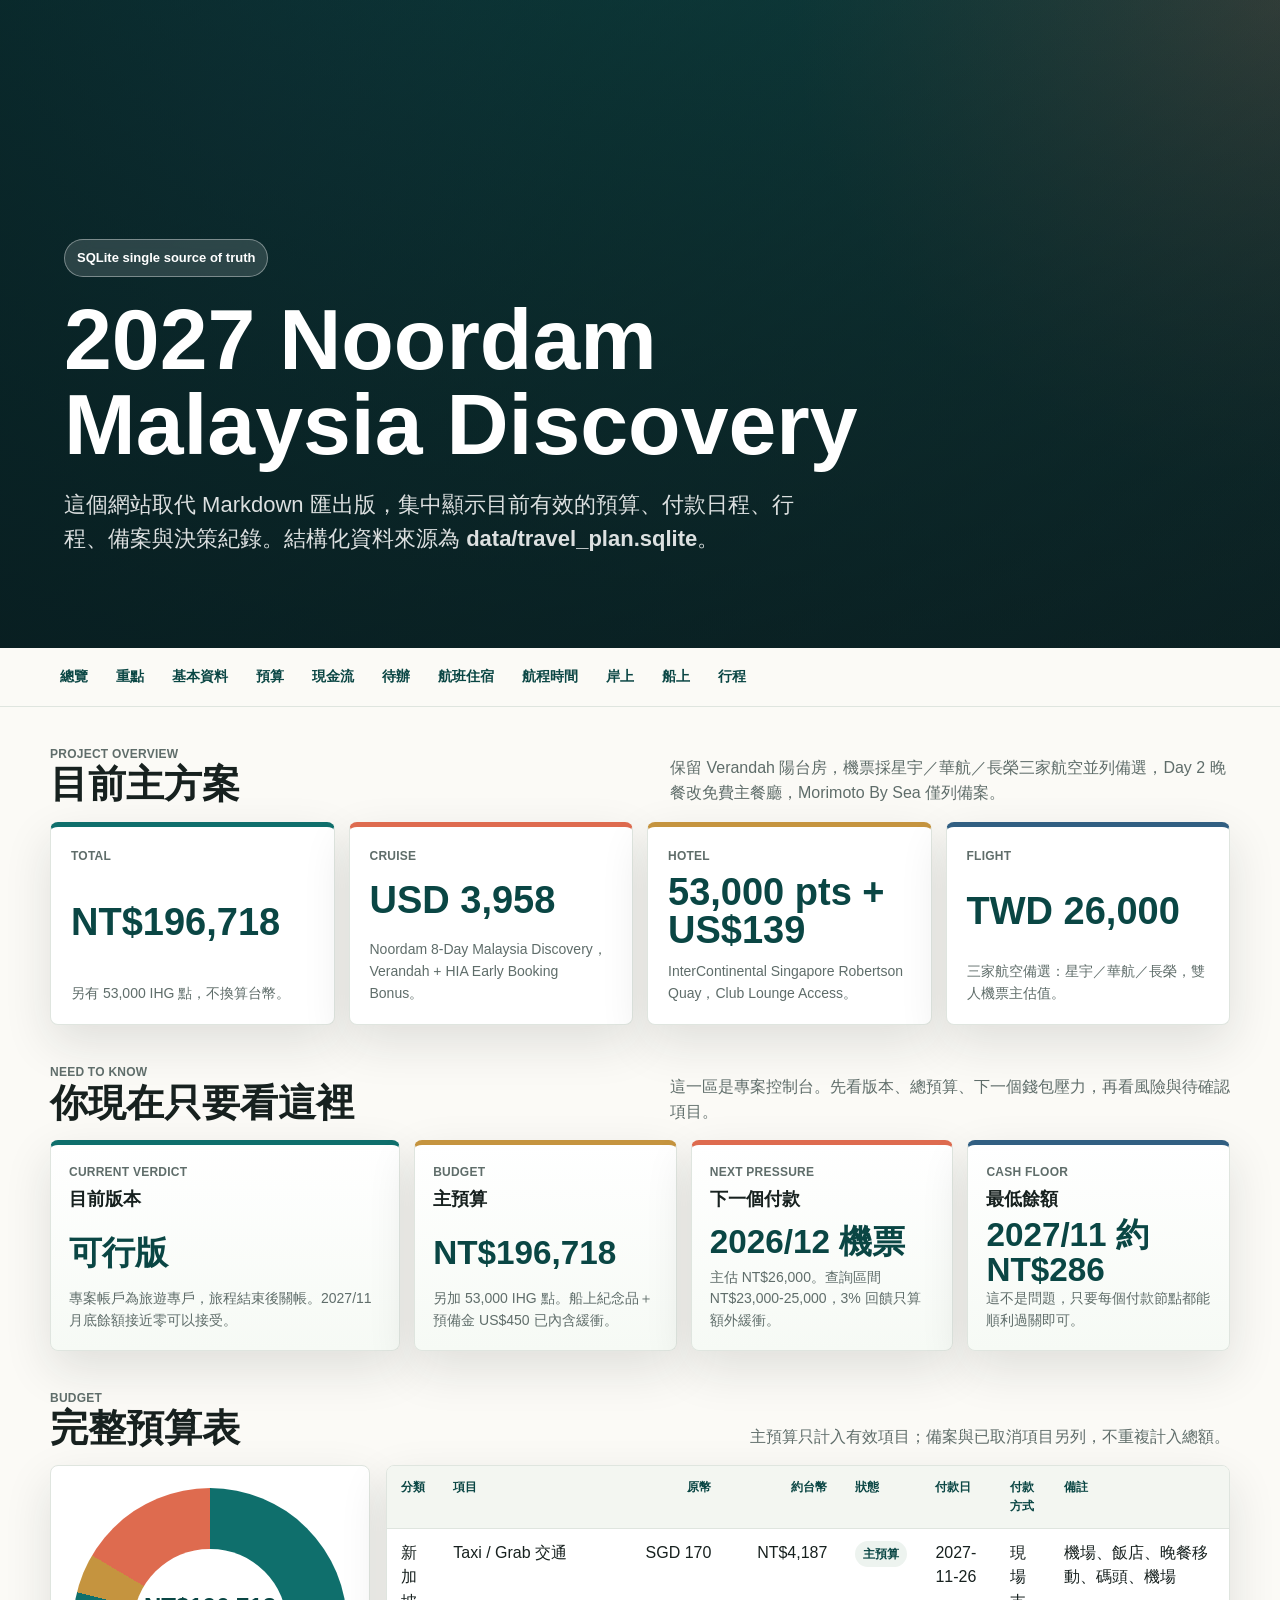
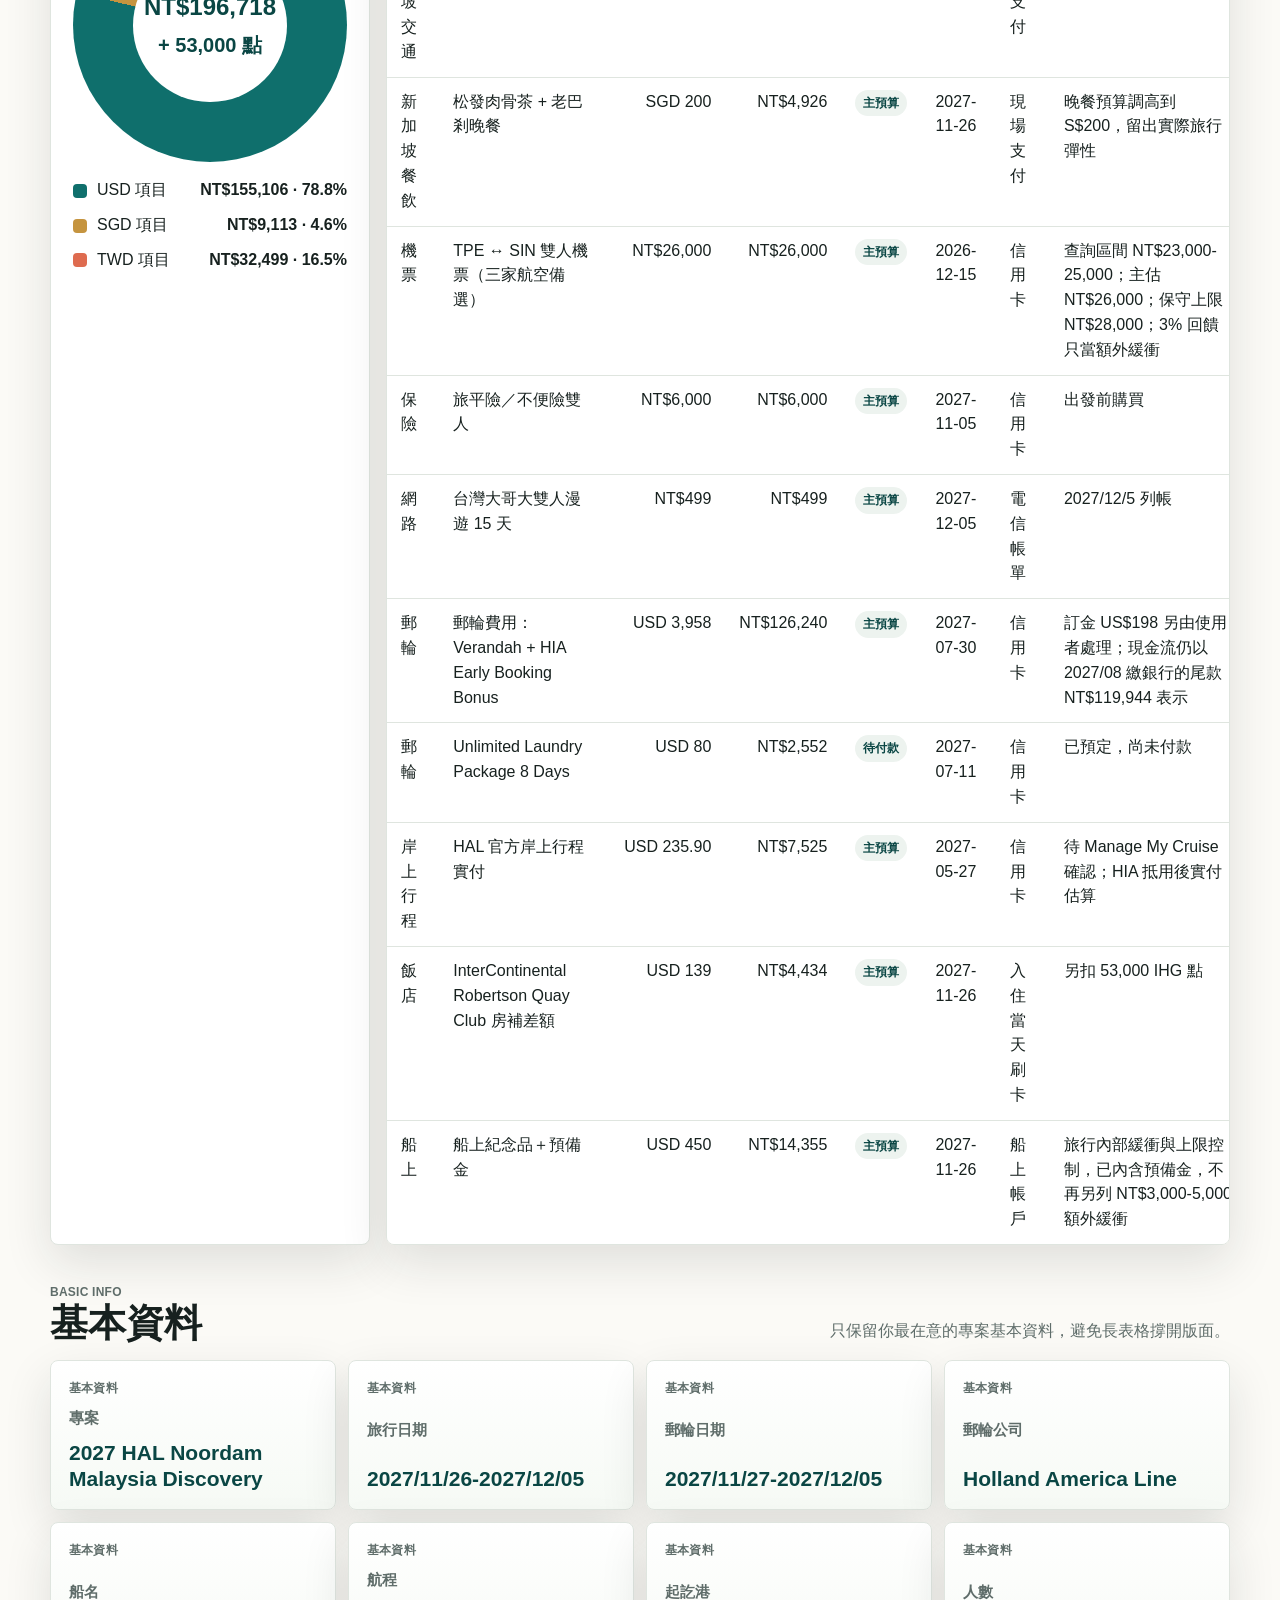
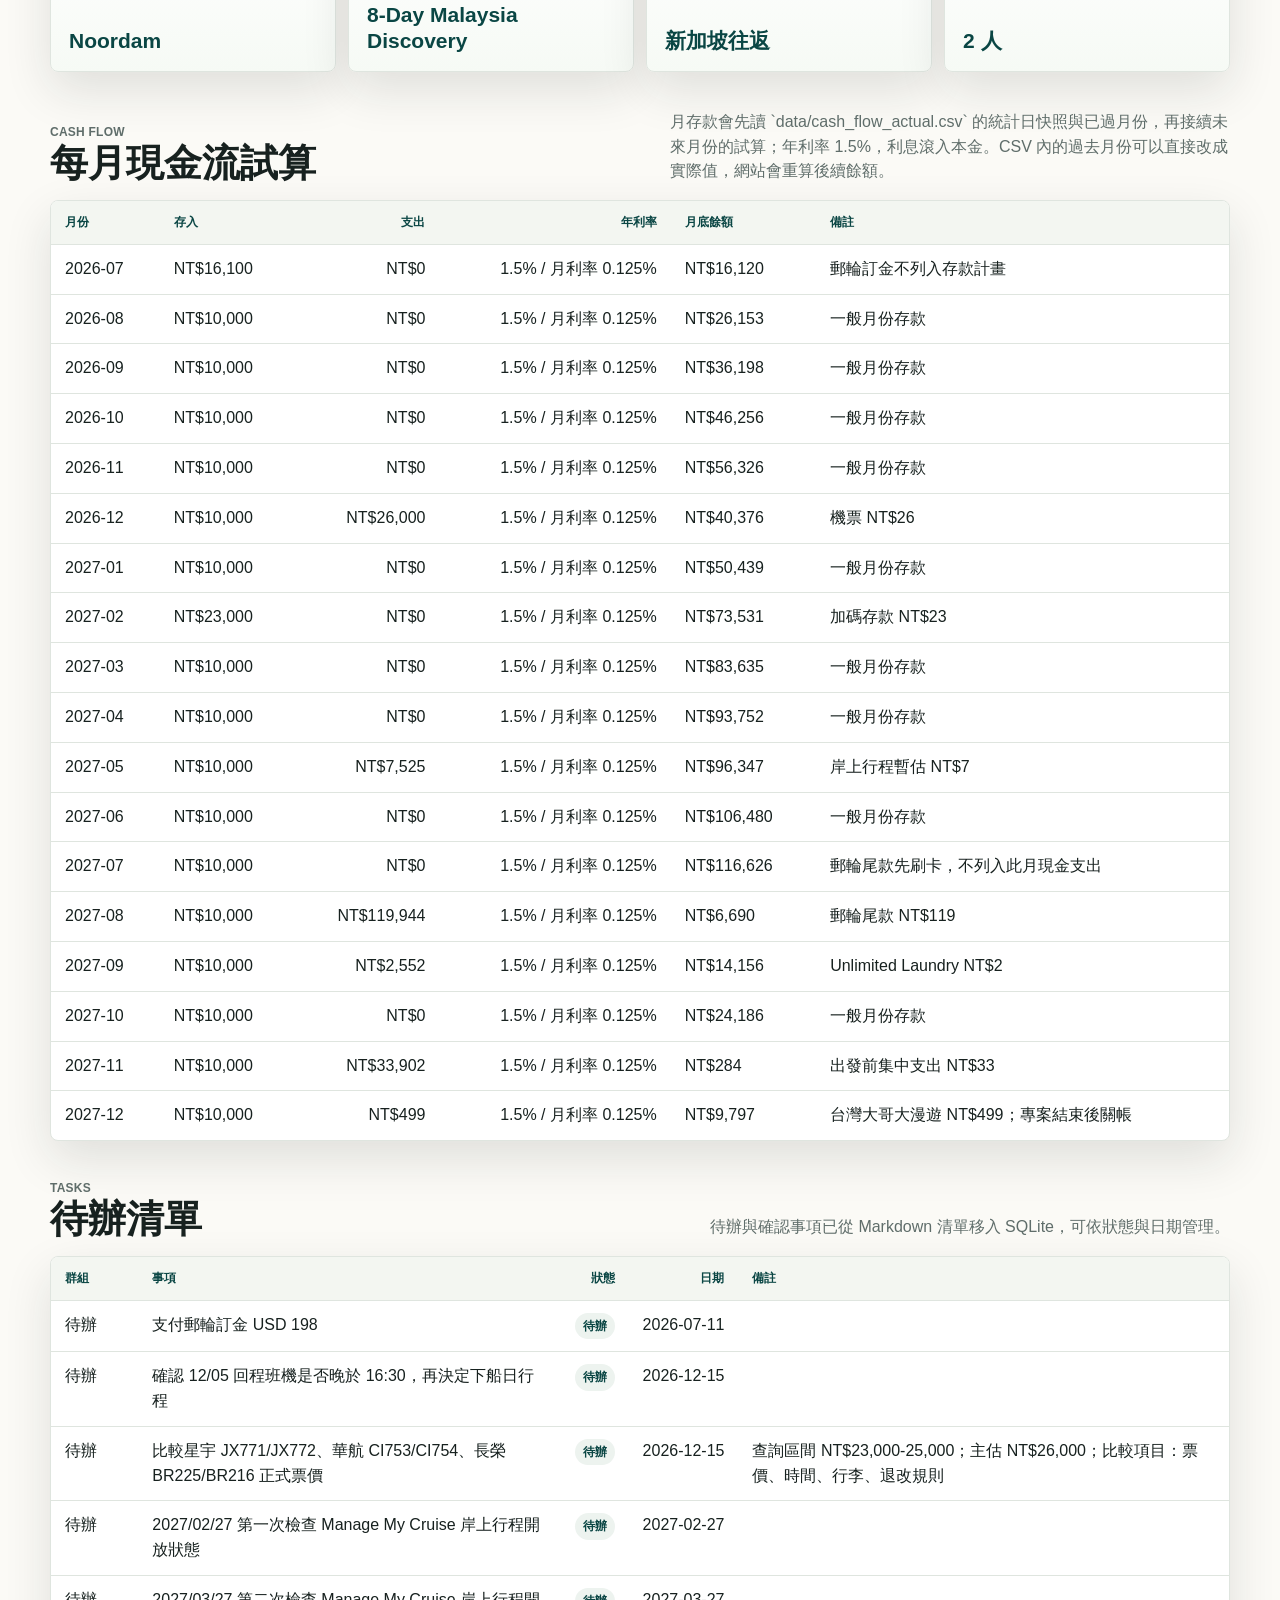
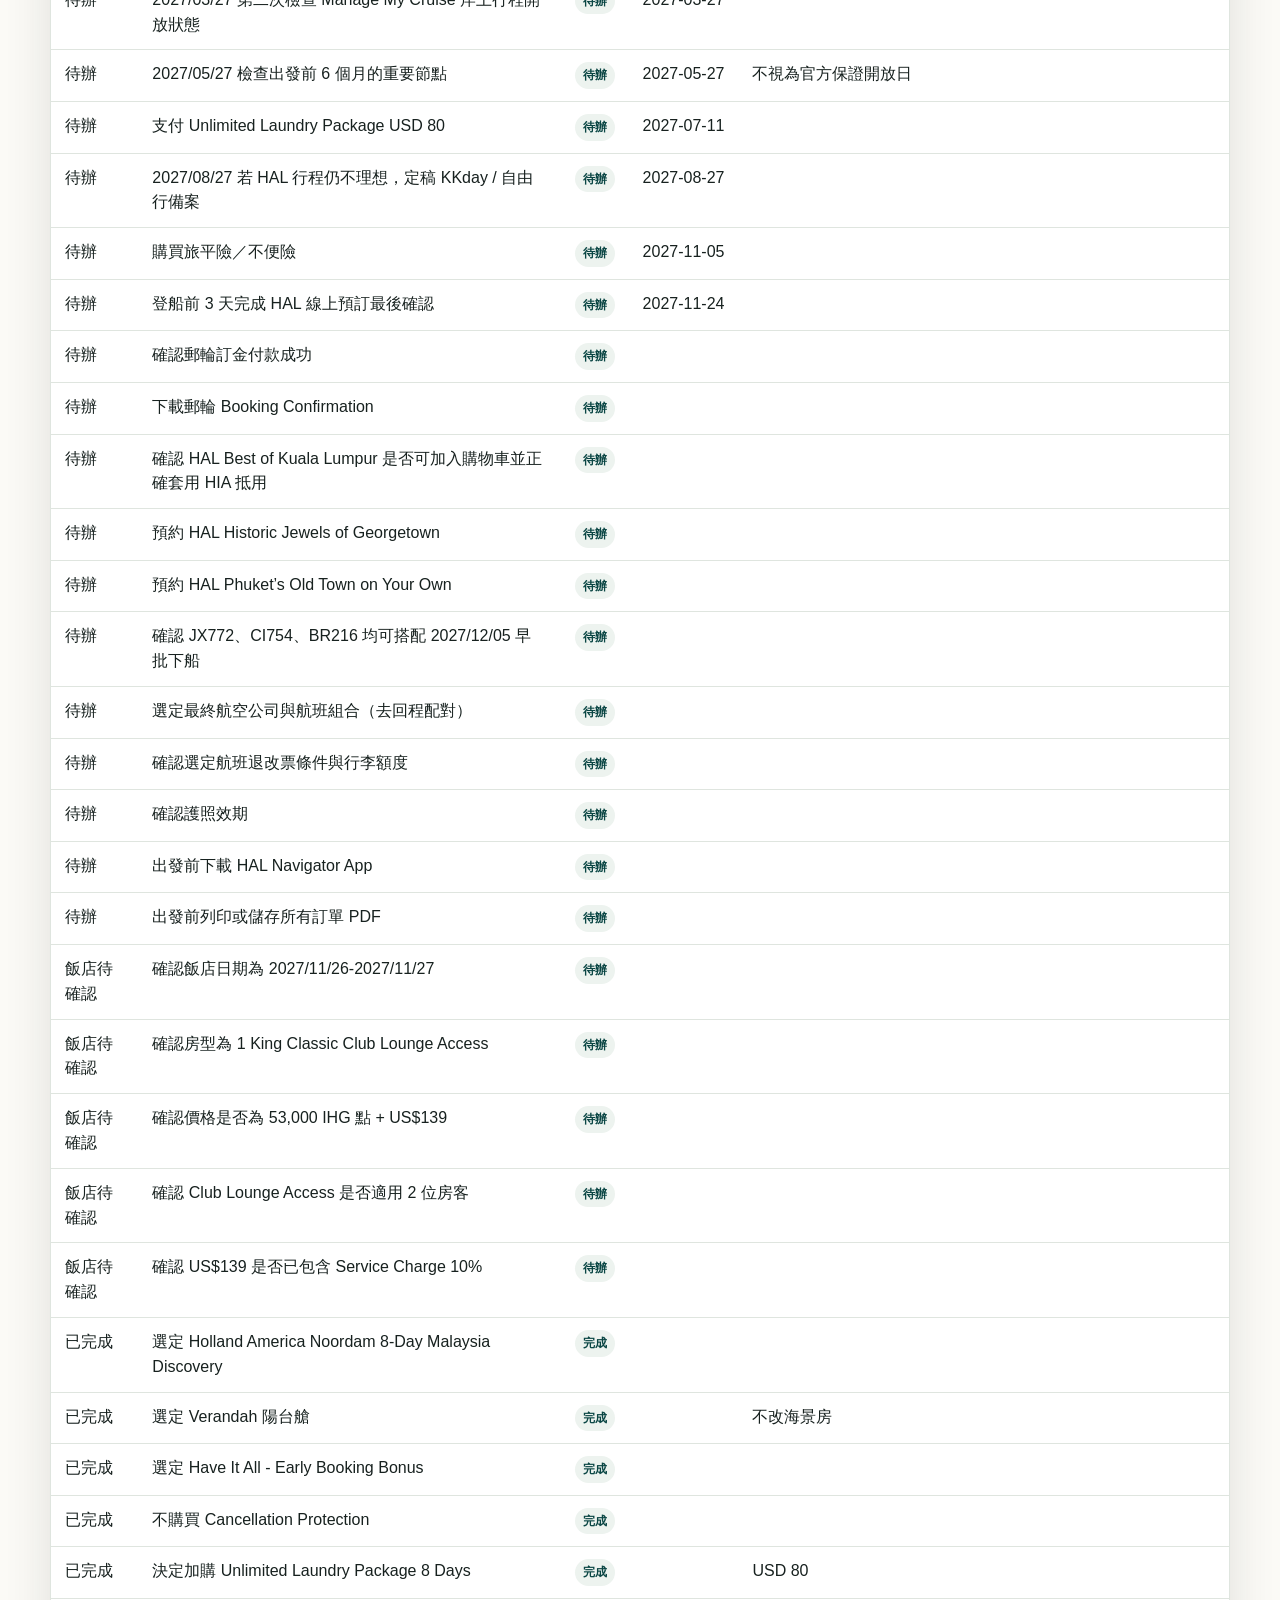
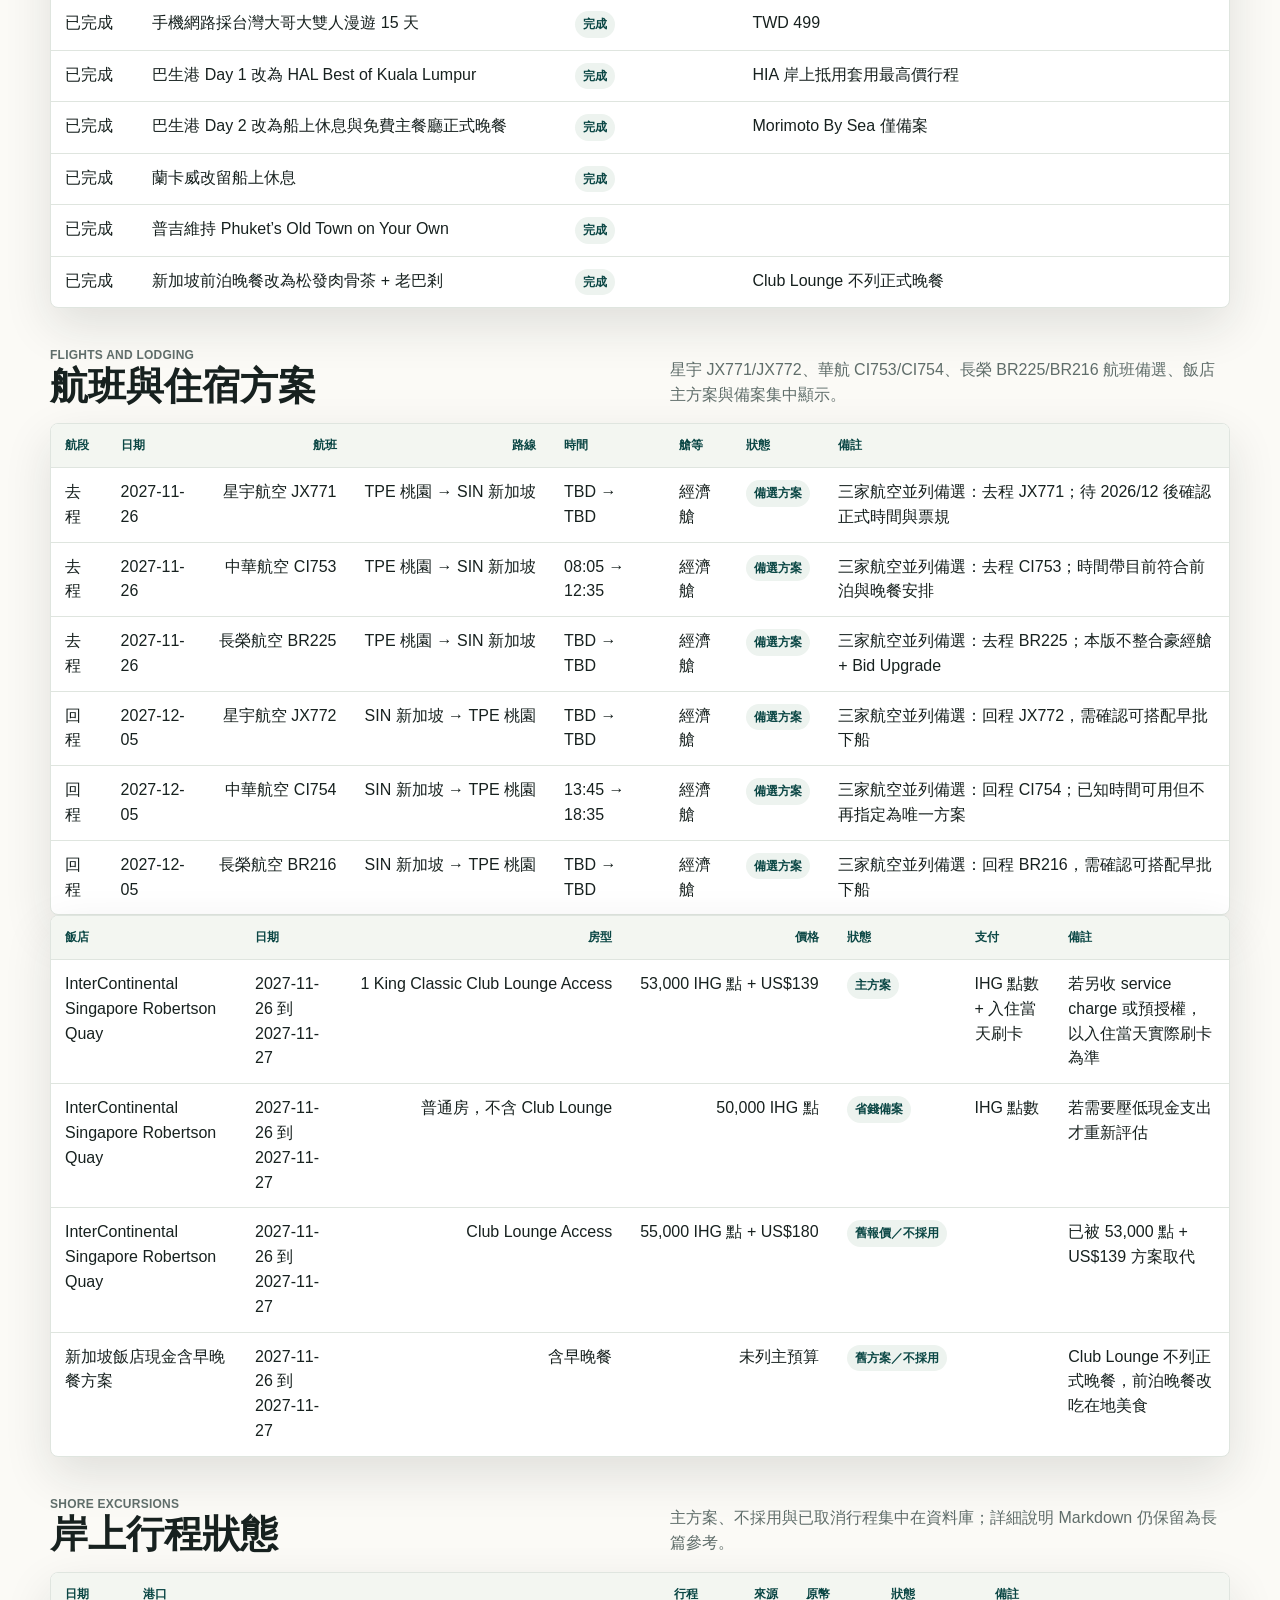
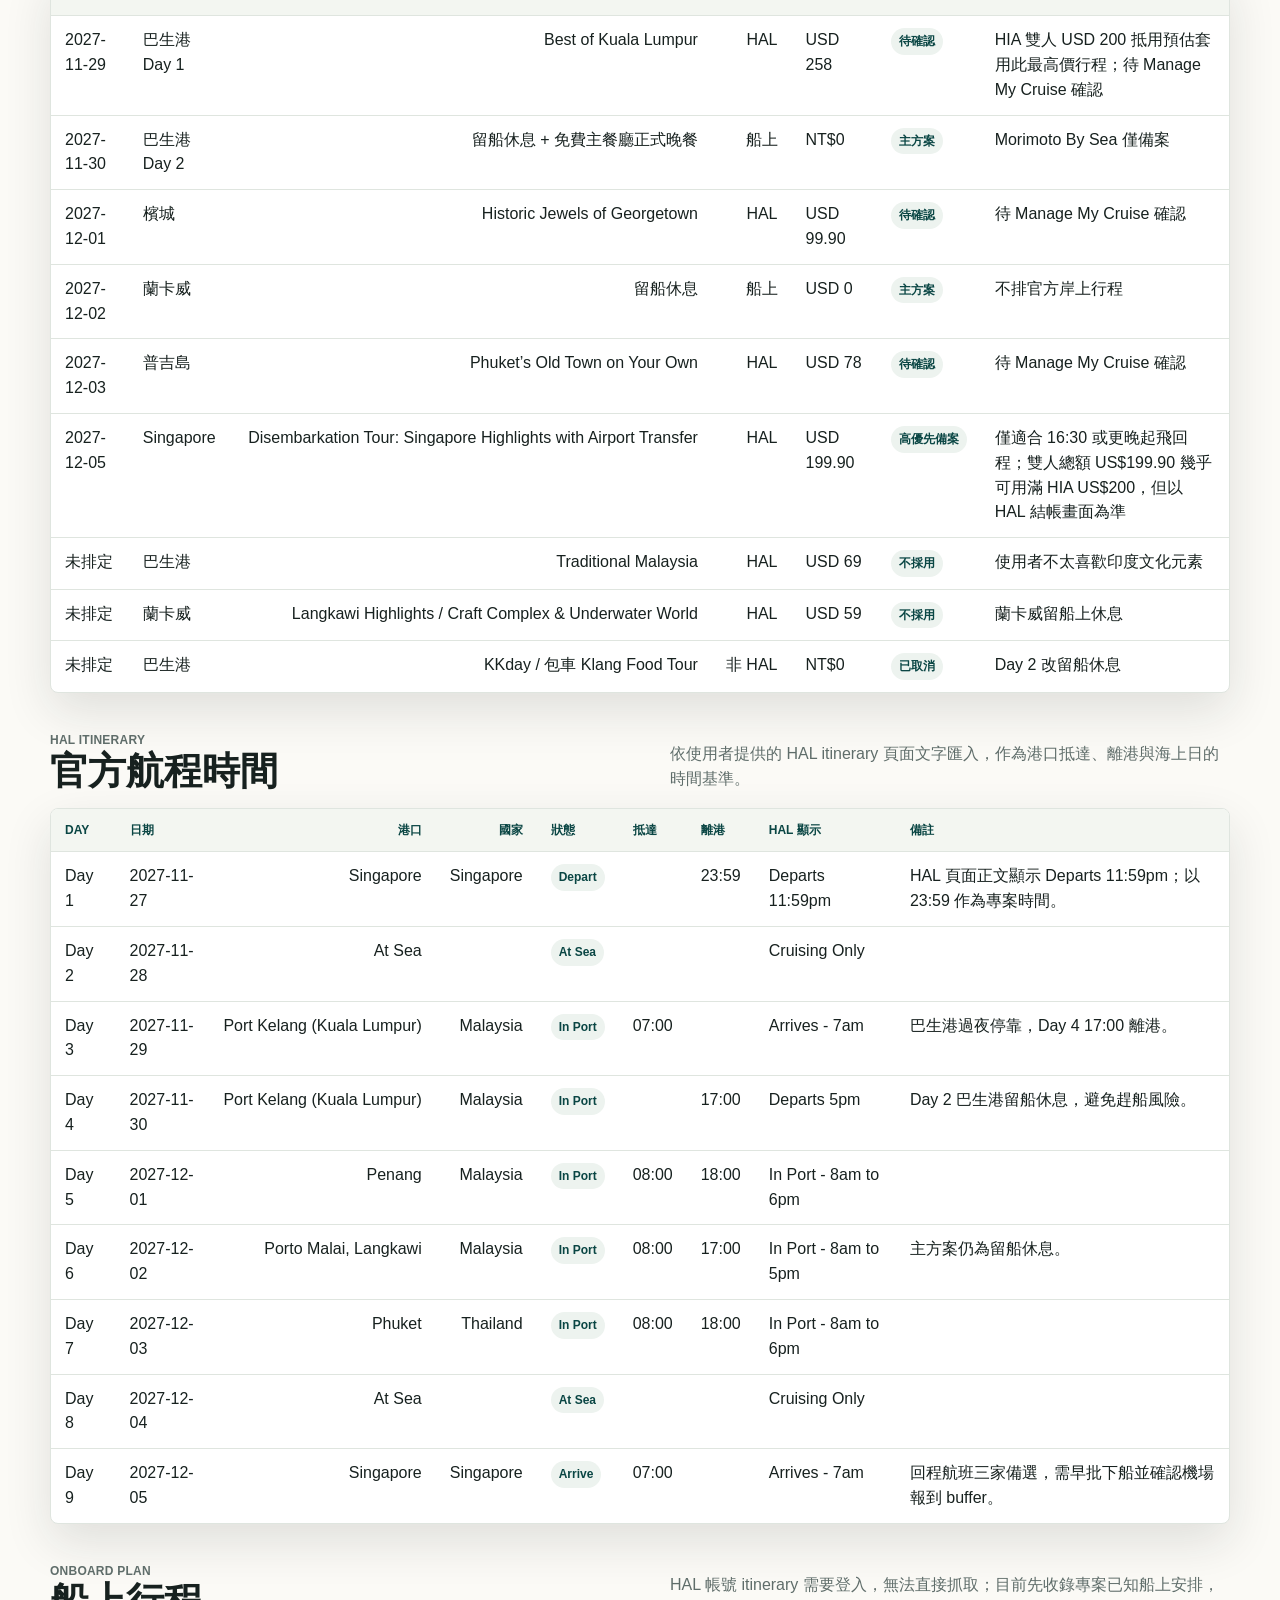
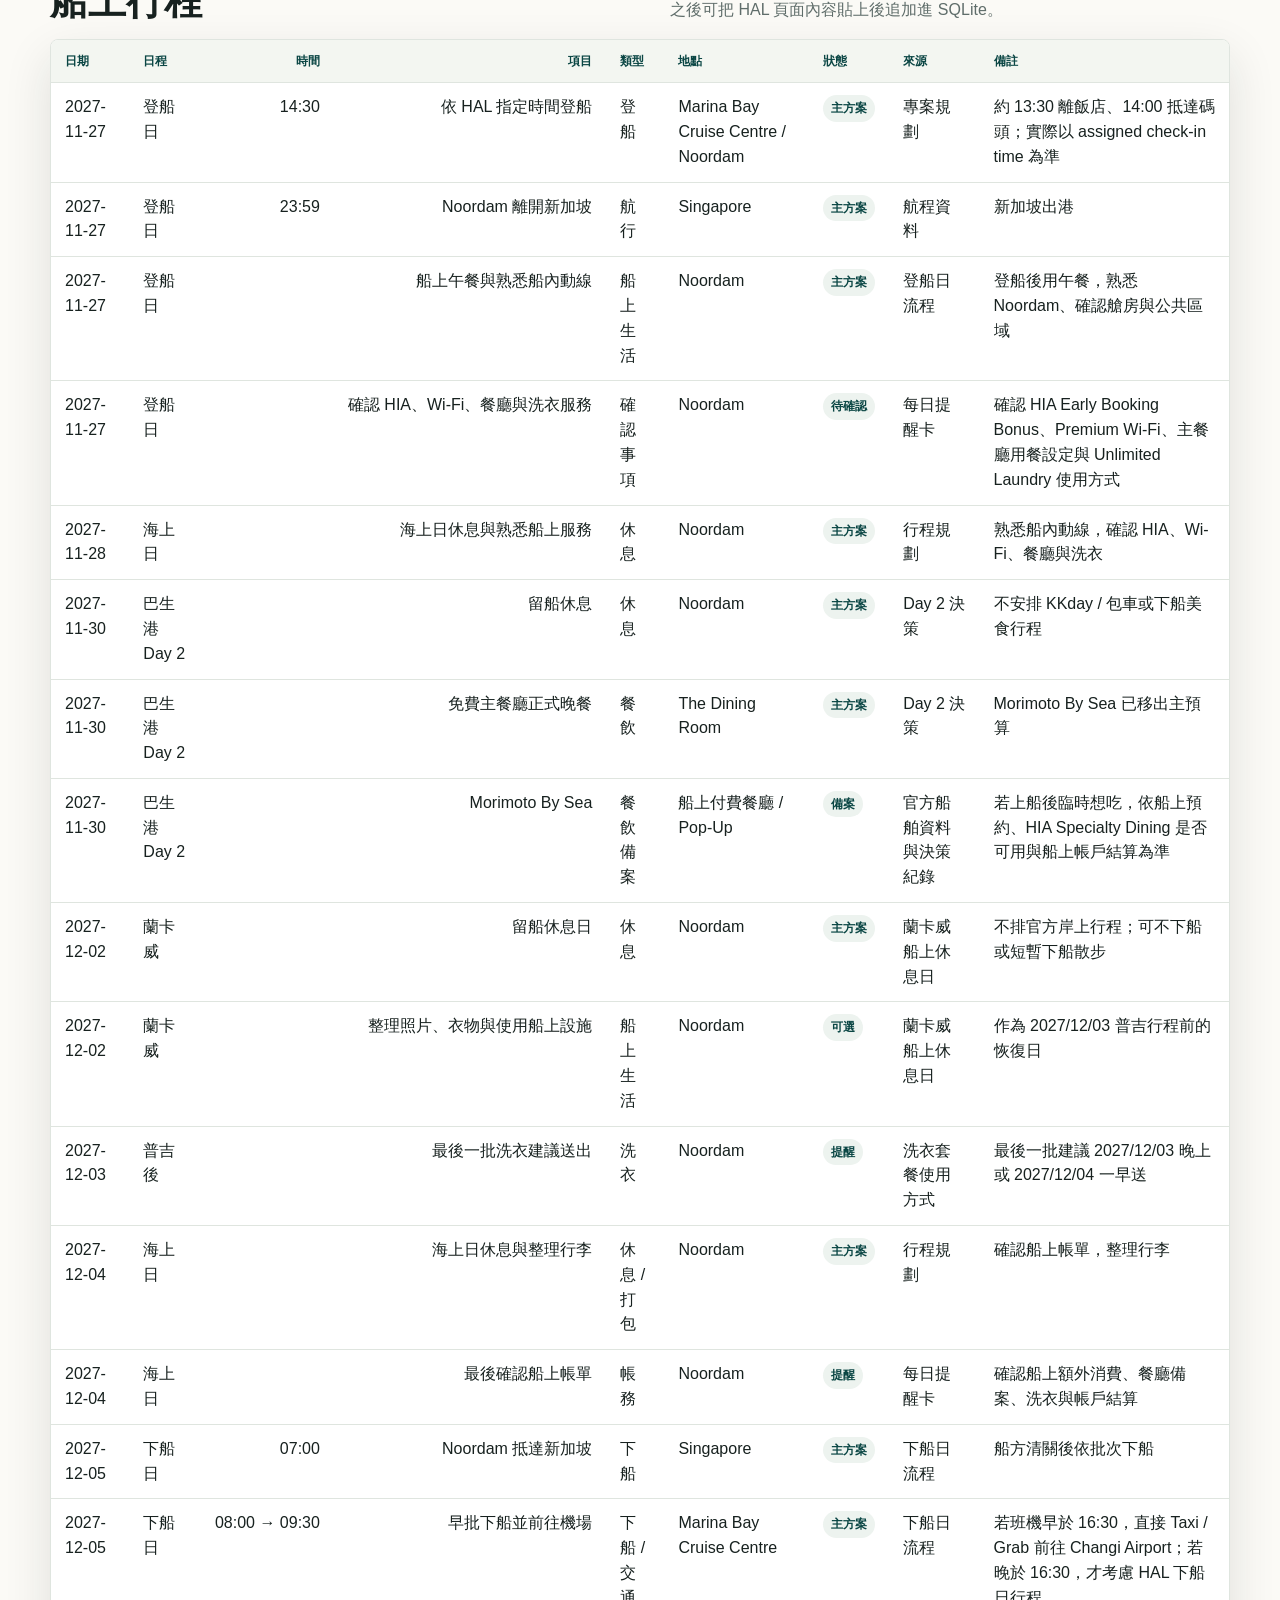
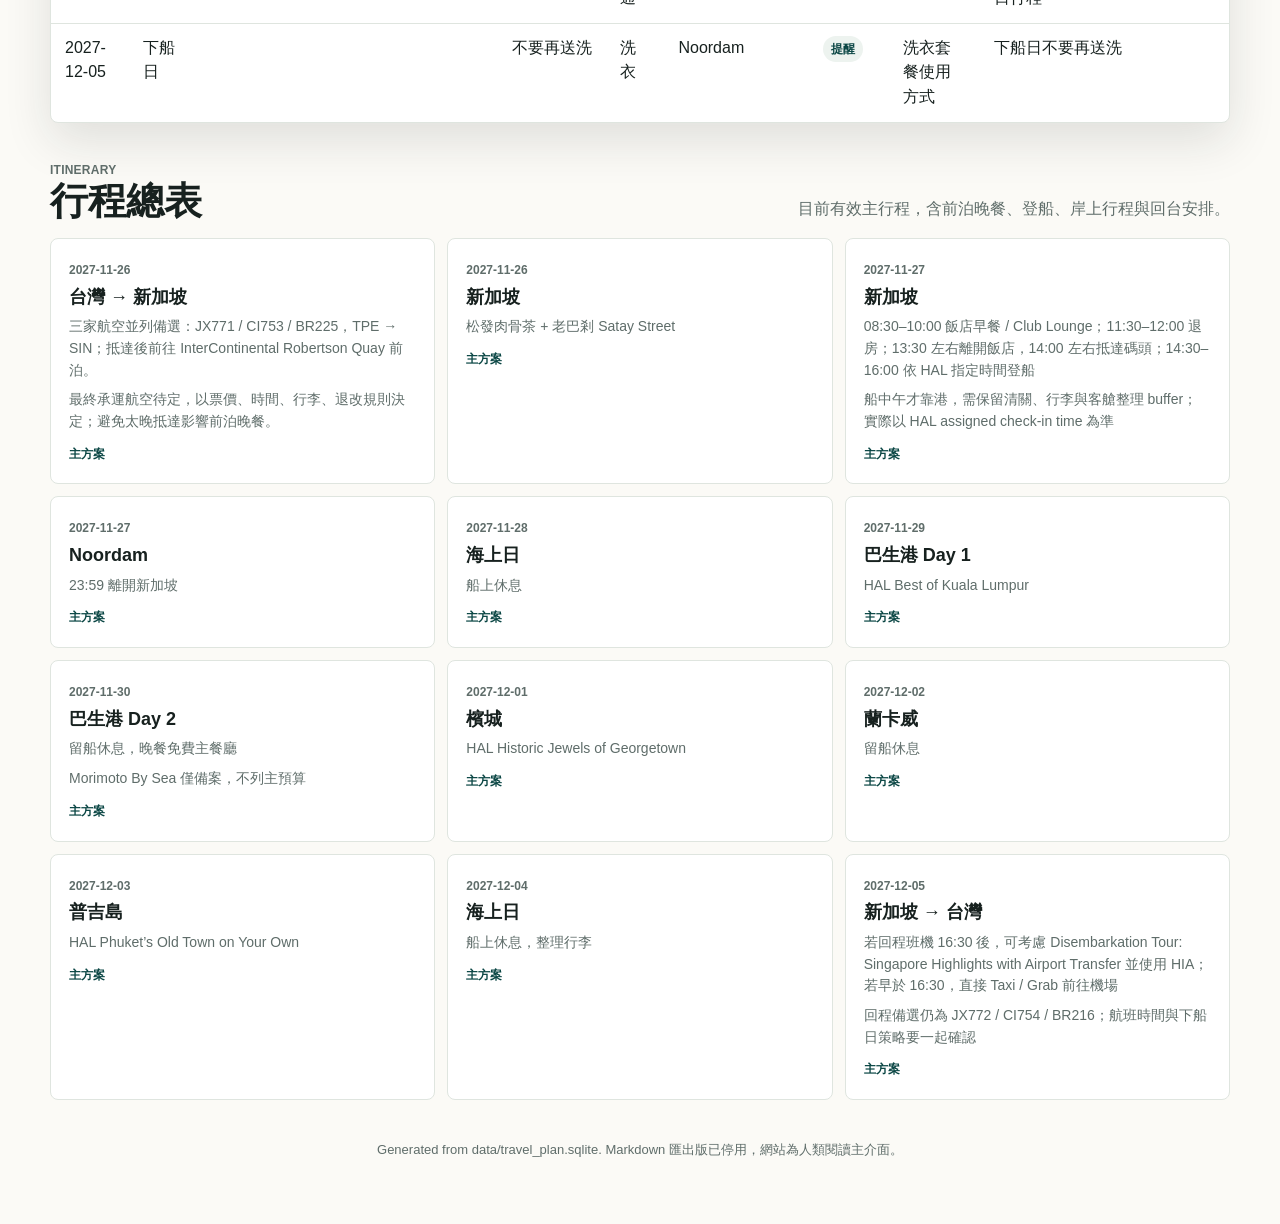
==== commit fe145206: "Use cash flow CSV for projections" ====
--- a/index.html
+++ b/index.html
@@ -200,11 +200,6 @@
     .day p, .decision p { margin: 0 0 8px; color: var(--muted); font-size: 14px; }
     .day span { display: inline-flex; margin-top: 4px; color: var(--teal-dark); font-size: 12px; font-weight: 820; }
     .decision strong { display: block; color: var(--ink); font-size: 12px; }
-    .maintenance {
-      display: grid;
-      grid-template-columns: 1fr 1fr;
-      gap: 14px;
-    }
     code {
       display: block;
       padding: 14px;
@@ -218,7 +213,7 @@
     }
     footer { margin-top: 40px; color: var(--muted); font-size: 13px; text-align: center; }
     @media (max-width: 980px) {
-      .metrics, .budget-grid, .cards, .maintenance, .focus-grid, .basic-grid { grid-template-columns: 1fr; }
+      .metrics, .budget-grid, .cards, .focus-grid, .basic-grid { grid-template-columns: 1fr; }
       .section-head { display: block; }
       .section-head p { margin-top: 8px; }
     }
@@ -245,9 +240,6 @@
       <a href="#shore">岸上</a>
       <a href="#onboard">船上</a>
       <a href="#itinerary">行程</a>
-      <a href="#decisions">決策</a>
-      <a href="#documents">文件</a>
-      <a href="#maintenance">維護</a>
     </div>
   </nav>
   <main>
@@ -354,7 +346,7 @@
     <section id="cashflow">
       <div class="section-head">
         <div><span class="kicker">Cash flow</span><h2>每月現金流試算</h2></div>
-        <p>月存款依最新規則：2026/07 存 NT$16,100，一般月份 NT$10,000，2027/02 存 NT$23,000；年利率 1.5%，利息滾入本金。2027/11 月底餘額約 NT$286，2027/12 約 NT$9,799。</p>
+        <p>月存款會先讀 `data/cash_flow_actual.csv` 的統計日快照與已過月份，再接續未來月份的試算；年利率 1.5%，利息滾入本金。CSV 內的過去月份可以直接改成實際值，網站會重算後續餘額。</p>
       </div>
       <div class="table-wrap"><table>
 <thead><tr><th>月份</th><th>存入</th><th>支出</th><th>年利率</th><th>月底餘額</th><th>備註</th></tr></thead>
@@ -364,19 +356,19 @@
 <tr><td>2026-09</td><td>NT$10,000</td><td>NT$0</td><td>1.5% / 月利率 0.125%</td><td>NT$36,198</td><td>一般月份存款</td></tr>
 <tr><td>2026-10</td><td>NT$10,000</td><td>NT$0</td><td>1.5% / 月利率 0.125%</td><td>NT$46,256</td><td>一般月份存款</td></tr>
 <tr><td>2026-11</td><td>NT$10,000</td><td>NT$0</td><td>1.5% / 月利率 0.125%</td><td>NT$56,326</td><td>一般月份存款</td></tr>
-<tr><td>2026-12</td><td>NT$10,000</td><td>NT$26,000</td><td>1.5% / 月利率 0.125%</td><td>NT$40,376</td><td>機票 NT$26,000</td></tr>
+<tr><td>2026-12</td><td>NT$10,000</td><td>NT$26,000</td><td>1.5% / 月利率 0.125%</td><td>NT$40,376</td><td>機票 NT$26</td></tr>
 <tr><td>2027-01</td><td>NT$10,000</td><td>NT$0</td><td>1.5% / 月利率 0.125%</td><td>NT$50,439</td><td>一般月份存款</td></tr>
-<tr><td>2027-02</td><td>NT$23,000</td><td>NT$0</td><td>1.5% / 月利率 0.125%</td><td>NT$73,531</td><td>加碼存款 NT$23,000</td></tr>
-<tr><td>2027-03</td><td>NT$10,000</td><td>NT$0</td><td>1.5% / 月利率 0.125%</td><td>NT$83,636</td><td>一般月份存款</td></tr>
-<tr><td>2027-04</td><td>NT$10,000</td><td>NT$0</td><td>1.5% / 月利率 0.125%</td><td>NT$93,753</td><td>一般月份存款</td></tr>
-<tr><td>2027-05</td><td>NT$10,000</td><td>NT$7,525</td><td>1.5% / 月利率 0.125%</td><td>NT$96,348</td><td>岸上行程暫估 NT$7,525，待 Manage My Cruise 確認</td></tr>
-<tr><td>2027-06</td><td>NT$10,000</td><td>NT$0</td><td>1.5% / 月利率 0.125%</td><td>NT$106,481</td><td>一般月份存款</td></tr>
+<tr><td>2027-02</td><td>NT$23,000</td><td>NT$0</td><td>1.5% / 月利率 0.125%</td><td>NT$73,531</td><td>加碼存款 NT$23</td></tr>
+<tr><td>2027-03</td><td>NT$10,000</td><td>NT$0</td><td>1.5% / 月利率 0.125%</td><td>NT$83,635</td><td>一般月份存款</td></tr>
+<tr><td>2027-04</td><td>NT$10,000</td><td>NT$0</td><td>1.5% / 月利率 0.125%</td><td>NT$93,752</td><td>一般月份存款</td></tr>
+<tr><td>2027-05</td><td>NT$10,000</td><td>NT$7,525</td><td>1.5% / 月利率 0.125%</td><td>NT$96,347</td><td>岸上行程暫估 NT$7</td></tr>
+<tr><td>2027-06</td><td>NT$10,000</td><td>NT$0</td><td>1.5% / 月利率 0.125%</td><td>NT$106,480</td><td>一般月份存款</td></tr>
 <tr><td>2027-07</td><td>NT$10,000</td><td>NT$0</td><td>1.5% / 月利率 0.125%</td><td>NT$116,626</td><td>郵輪尾款先刷卡，不列入此月現金支出</td></tr>
-<tr><td>2027-08</td><td>NT$10,000</td><td>NT$119,944</td><td>1.5% / 月利率 0.125%</td><td>NT$6,691</td><td>郵輪尾款 NT$119,944</td></tr>
-<tr><td>2027-09</td><td>NT$10,000</td><td>NT$2,552</td><td>1.5% / 月利率 0.125%</td><td>NT$14,157</td><td>Unlimited Laundry NT$2,552</td></tr>
-<tr><td>2027-10</td><td>NT$10,000</td><td>NT$0</td><td>1.5% / 月利率 0.125%</td><td>NT$24,187</td><td>一般月份存款</td></tr>
-<tr><td>2027-11</td><td>NT$10,000</td><td>NT$33,902</td><td>1.5% / 月利率 0.125%</td><td>NT$286</td><td>出發前集中支出 NT$33,902；船上紀念品＋預備金已內含緩衝</td></tr>
-<tr><td>2027-12</td><td>NT$10,000</td><td>NT$499</td><td>1.5% / 月利率 0.125%</td><td>NT$9,799</td><td>台灣大哥大漫遊 NT$499；專案結束後關帳</td></tr>
+<tr><td>2027-08</td><td>NT$10,000</td><td>NT$119,944</td><td>1.5% / 月利率 0.125%</td><td>NT$6,690</td><td>郵輪尾款 NT$119</td></tr>
+<tr><td>2027-09</td><td>NT$10,000</td><td>NT$2,552</td><td>1.5% / 月利率 0.125%</td><td>NT$14,156</td><td>Unlimited Laundry NT$2</td></tr>
+<tr><td>2027-10</td><td>NT$10,000</td><td>NT$0</td><td>1.5% / 月利率 0.125%</td><td>NT$24,186</td><td>一般月份存款</td></tr>
+<tr><td>2027-11</td><td>NT$10,000</td><td>NT$33,902</td><td>1.5% / 月利率 0.125%</td><td>NT$284</td><td>出發前集中支出 NT$33</td></tr>
+<tr><td>2027-12</td><td>NT$10,000</td><td>NT$499</td><td>1.5% / 月利率 0.125%</td><td>NT$9,797</td><td>台灣大哥大漫遊 NT$499；專案結束後關帳</td></tr>
 </tbody></table></div>
     </section>
 
@@ -539,89 +531,6 @@
 <article class="day"><time>2027-12-05</time><h3>新加坡 → 台灣</h3><p>若回程班機 16:30 後，可考慮 Disembarkation Tour: Singapore Highlights with Airport Transfer 並使用 HIA；若早於 16:30，直接 Taxi / Grab 前往機場</p><p>回程備選仍為 JX772 / CI754 / BR216；航班時間與下船日策略要一起確認</p><span>主方案</span></article></div>
     </section>
 
-    <section id="decisions">
-      <div class="section-head">
-        <div><span class="kicker">Decision log</span><h2>決策紀錄</h2></div>
-        <p>只顯示 active = 1 的最新決策，避免舊方案與新方案混在一起。</p>
-      </div>
-      <div class="cards"><article class="decision"><div><time>2026-07-03</time><h3>版本結論</h3></div><p><strong>舊方案</strong>極限可行版</p><p><strong>最新決策</strong>可行版</p><p><strong>理由</strong>專案帳戶為旅遊專戶，2027/11 月底餘額接近零可接受</p></article>
-<article class="decision"><div><time>2026-07-03</time><h3>船上緩衝</h3></div><p><strong>舊方案</strong>船上額外消費／紀念品 + 預備金 NT$15,000</p><p><strong>最新決策</strong>船上紀念品＋預備金 US$450</p><p><strong>理由</strong>已內含旅行緩衝，不再另列 NT$3,000-5,000 額外緩衝</p></article>
-<article class="decision"><div><time>2026-07-03</time><h3>新加坡晚餐</h3></div><p><strong>舊方案</strong>S$150</p><p><strong>最新決策</strong>S$200</p><p><strong>理由</strong>晚餐預算調高到 S$200，保留實際旅行彈性</p></article>
-<article class="decision"><div><time>2026-07-03</time><h3>機票預算</h3></div><p><strong>舊方案</strong>雙人 NT$26,000</p><p><strong>最新決策</strong>查詢區間 NT$23,000-25,000；保守上限 NT$28,000</p><p><strong>理由</strong>3% 回饋只當額外緩衝，不下修主預算</p></article>
-<article class="decision"><div><time>2026-07-03</time><h3>下船日</h3></div><p><strong>舊方案</strong>固定早批下船直達機場</p><p><strong>最新決策</strong>16:30 後班機可考慮 HAL 下船日行程；早於 16:30 則 Taxi / Grab</p><p><strong>理由</strong>若班機過早，不適合用下船日市區觀光加機場接送</p></article>
-<article class="decision"><div><time>2026-07-03</time><h3>登船日</h3></div><p><strong>舊方案</strong>12:00 直接登船</p><p><strong>最新決策</strong>13:30 左右離開飯店，14:00 左右抵達碼頭</p><p><strong>理由</strong>船中午才靠港，需保留清關與整理 buffer</p></article>
-<article class="decision"><div><time>2026-07-03</time><h3>岸上行程規則</h3></div><p><strong>舊方案</strong>HAL 固定出發前 6 個月開放</p><p><strong>最新決策</strong>未確認固定 6 個月規則；6-9 個月陸續檢查</p><p><strong>理由</strong>正式可訂行程、價格、名額與 HIA 抵用方式以 Manage My Cruise / Navigator App 為準</p></article>
-<article class="decision"><div><time>2026-07-03</time><h3>航班決策</h3></div><p><strong>舊方案</strong>單選華航 CI753/CI754</p><p><strong>最新決策</strong>三家航空並列備選：星宇、華航、長榮</p><p><strong>理由</strong>暫不決定最終承運，以價格、時間、行李、退改規則再選</p></article>
-<article class="decision"><div><time>2026-07-03</time><h3>Flight Ease</h3></div><p><strong>舊方案</strong>尚未開放</p><p><strong>最新決策</strong>2027/1 後查價備案</p><p><strong>理由</strong>作為同日抵達減壓方案，不列主預算</p></article>
-<article class="decision"><div><time>2026-07-03</time><h3>交通</h3></div><p><strong>舊方案</strong>新加坡交通 S$122</p><p><strong>最新決策</strong>新加坡交通 S$170</p><p><strong>理由</strong>新增晚餐多段移動</p></article>
-<article class="decision"><div><time>2026-07-03</time><h3>前泊晚餐</h3></div><p><strong>舊方案</strong>Club Lounge / 飯店正式晚餐</p><p><strong>最新決策</strong>松發肉骨茶 + 老巴剎</p><p><strong>理由</strong>Club Lounge 不等於正式晚餐，使用者想吃在地美食</p></article>
-<article class="decision"><div><time>2026-07-03</time><h3>飯店</h3></div><p><strong>舊方案</strong>50,000 點普通房</p><p><strong>最新決策</strong>53,000 點 + US$139 Club Lounge Access</p><p><strong>理由</strong>使用者偏好此飯店方案</p></article>
-<article class="decision"><div><time>2026-07-03</time><h3>機票</h3></div><p><strong>舊方案</strong>長榮豪經艙 + Bid Upgrade</p><p><strong>最新決策</strong>放棄整合；不列主預算</p><p><strong>理由</strong>長榮豪經 + Bid Upgrade 會使總預算升至約 NT$227,000，不符合減壓方向；保留為願望版/未來參考</p></article>
-<article class="decision"><div><time>2026-07-03</time><h3>Day 2 晚餐</h3></div><p><strong>舊方案</strong>Morimoto By Sea</p><p><strong>最新決策</strong>免費主餐廳</p><p><strong>理由</strong>降低支出，HAL 免費餐點已足夠</p></article>
-<article class="decision"><div><time>2026-07-03</time><h3>房型</h3></div><p><strong>舊方案</strong>考慮改海景房</p><p><strong>最新決策</strong>保留陽台房</p><p><strong>理由</strong>價差僅約 NT$7,656，不值得犧牲 8 天體驗</p></article></div>
-    </section>
-
-    <section id="documents">
-      <div class="section-head">
-        <div><span class="kicker">Remaining Markdown</span><h2>保留 Markdown 文件索引</h2></div>
-        <p>剩下的 Markdown 是來源、長篇說明、現場文件或維護文件；表格型摘要已由 SQLite 與網站取代。</p>
-      </div>
-      <div class="table-wrap"><table>
-<thead><tr><th>類型</th><th>文件</th><th>路徑</th><th>保留原因</th></tr></thead>
-<tbody>
-<tr><td>官方來源</td><td>Noordam 官方船舶資料</td><td>02_郵輪訂單/Noordam_官方船舶資料/</td><td>保留，長篇官方參考資料不適合塞入 SQLite</td></tr>
-<tr><td>官方來源</td><td>HAL 官方岸上行程參考包</td><td>HAL_Official_Shore_Excursions_Reference/</td><td>保留，官方來源與模型提示資料</td></tr>
-<tr><td>現場/風險文件</td><td>證件與保險資料</td><td>05_證件與保險/</td><td>保留，護照、保險、醫療與緊急資訊</td></tr>
-<tr><td>現場文件</td><td>現場使用文件</td><td>06_現場使用/</td><td>保留，英文溝通句、流程、打包清單與每日提醒可列印</td></tr>
-<tr><td>現場說明</td><td>洗衣套餐使用方式</td><td>02_郵輪訂單/洗衣套餐使用方式.md</td><td>保留，現場操作步驟</td></tr>
-<tr><td>維護文件</td><td>專案入口與維護規則</td><td>README.md</td><td>保留，給人類與 AI 判斷專案結構</td></tr>
-<tr><td>維護文件</td><td>Codex 接手任務說明</td><td>Codex_接手任務說明.md</td><td>保留，最短接手入口</td></tr>
-<tr><td>維護文件</td><td>AI 快速接手</td><td>90_AI接手/AI快速接手.md</td><td>保留，接手時先讀</td></tr>
-<tr><td>維護文件</td><td>檔案規劃說明</td><td>90_AI接手/檔案規劃說明.md</td><td>保留，說明目錄責任邊界</td></tr>
-<tr><td>航班住宿</td><td>航班備選方案</td><td>03_航班與住宿/航班備選方案.md</td><td>三家航空並列備選的最新基準文件</td></tr>
-<tr><td>航班住宿</td><td>Flight Ease 備案</td><td>03_航班與住宿/Flight_Ease_備案.md</td><td>HAL Flight Ease 同日/前日抵達減壓備案</td></tr>
-<tr><td>長篇說明</td><td>HIA Early Booking Bonus 說明</td><td>02_郵輪訂單/HIA_Early_Booking_Bonus說明.md</td><td>保留，方案規則與備註</td></tr>
-<tr><td>長篇說明</td><td>取消條款與訂金</td><td>02_郵輪訂單/取消條款與訂金.md</td><td>保留，條款與風險說明</td></tr>
-<tr><td>長篇說明</td><td>艙房與用餐設定</td><td>02_郵輪訂單/艙房與用餐設定.md</td><td>保留，房型與用餐偏好脈絡</td></tr>
-<tr><td>長篇說明</td><td>Best of Kuala Lumpur 詳細說明</td><td>04_岸上行程/1129_巴生港_Day1_Best_of_Kuala_Lumpur.md</td><td>保留，單日行程細節</td></tr>
-<tr><td>長篇說明</td><td>巴生港 Day 2 詳細說明</td><td>04_岸上行程/1130_巴生港_Day2_船上休息_免費主餐廳.md</td><td>保留，取消與備案判斷脈絡；Morimoto 僅備案</td></tr>
-<tr><td>長篇說明</td><td>檳城詳細說明</td><td>04_岸上行程/1201_檳城_Historic_Jewels_of_Georgetown.md</td><td>保留，單日行程細節</td></tr>
-<tr><td>長篇說明</td><td>蘭卡威船上休息日</td><td>04_岸上行程/1202_蘭卡威_船上休息日.md</td><td>保留，單日行程細節</td></tr>
-<tr><td>長篇說明</td><td>普吉詳細說明</td><td>04_岸上行程/1203_普吉_Phuket_Old_Town_On_Your_Own.md</td><td>保留，單日行程細節</td></tr>
-<tr><td>預算文件</td><td>每月現金流表</td><td>01_預算/每月現金流表.md</td><td>保留，月度存款與支出試算</td></tr>
-</tbody></table></div>
-    </section>
-
-    <section id="maintenance">
-      <div class="section-head">
-        <div><span class="kicker">Maintenance</span><h2>資料庫與網站維護</h2></div>
-        <p>網站由 SQLite 匯出。更新資料後重跑匯出與驗證即可。</p>
-      </div>
-      <div class="maintenance">
-        <div class="panel">
-          <h3>資料表筆數</h3>
-          <p>budget_items：13</p>
-          <p>payment_schedule：10</p>
-          <p>itinerary：12</p>
-          <p>decision_log：15</p>
-          <p>project_facts：30</p>
-          <p>todos：37</p>
-          <p>flights：6</p>
-          <p>lodging_options：4</p>
-          <p>shore_excursions：9</p>
-          <p>cash_flow_projection：18</p>
-          <p>onboard_activities：16</p>
-          <p>cruise_port_schedule：9</p>
-          <p>document_index：20</p>
-        </div>
-        <div class="panel">
-          <h3>重建網站</h3>
-          <code>python3 data/seed_data.py
-python3 data/export_site.py
-python3 data/validate_budget.py</code>
-        </div>
-      </div>
-    </section>
     <footer>Generated from data/travel_plan.sqlite. Markdown 匯出版已停用，網站為人類閱讀主介面。</footer>
   </main>
 </body>
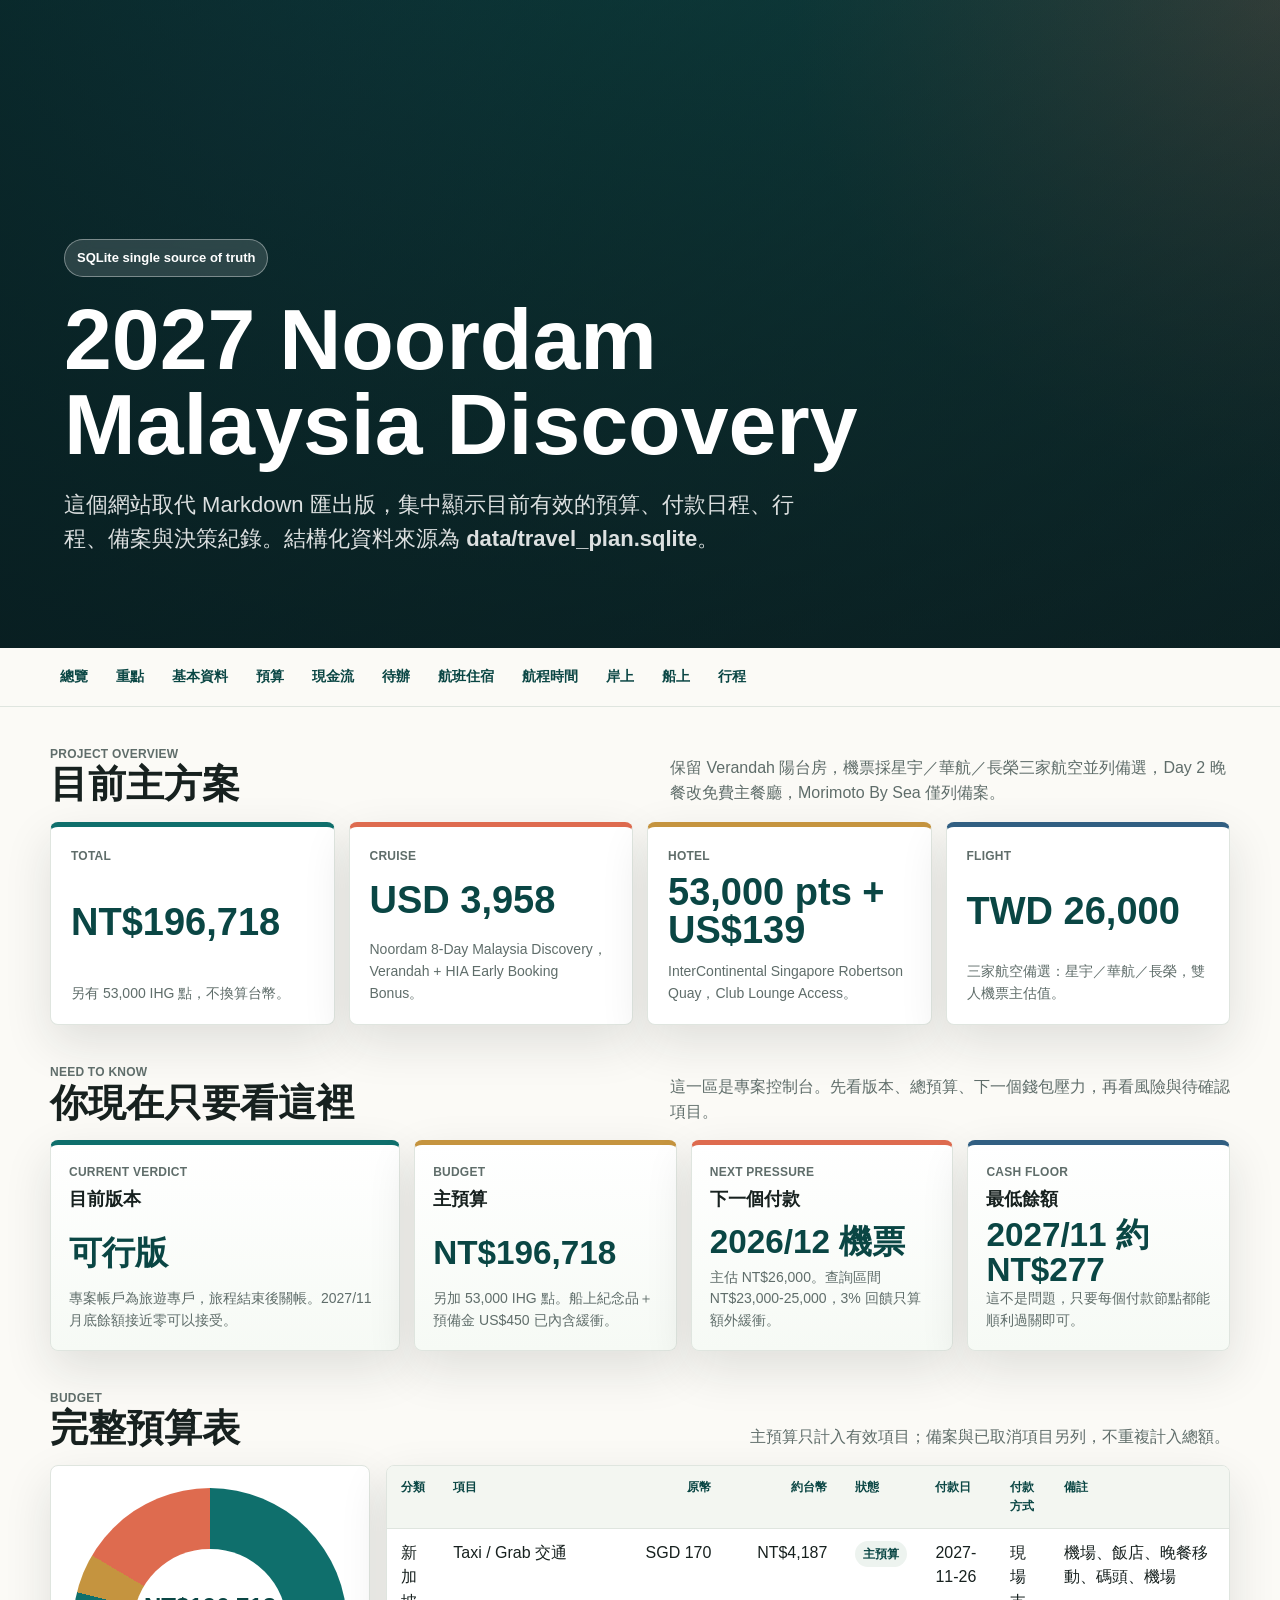
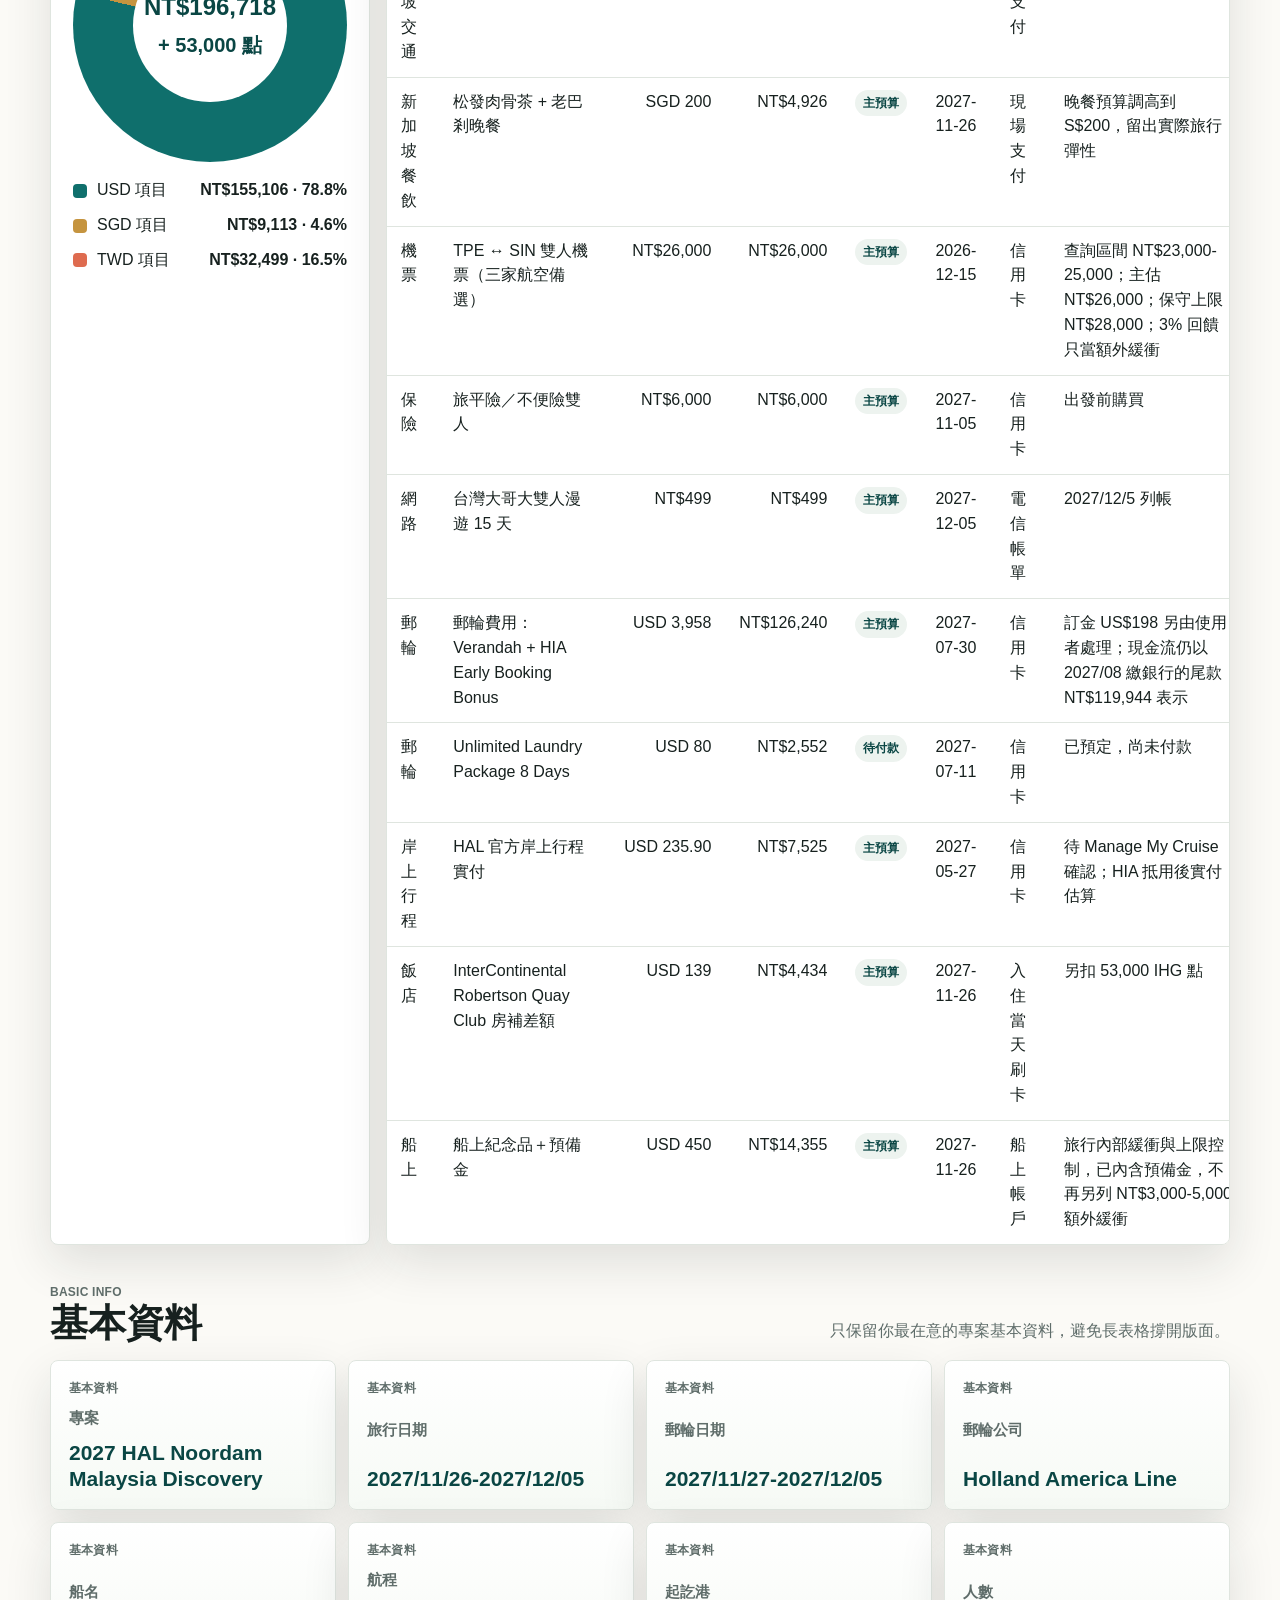
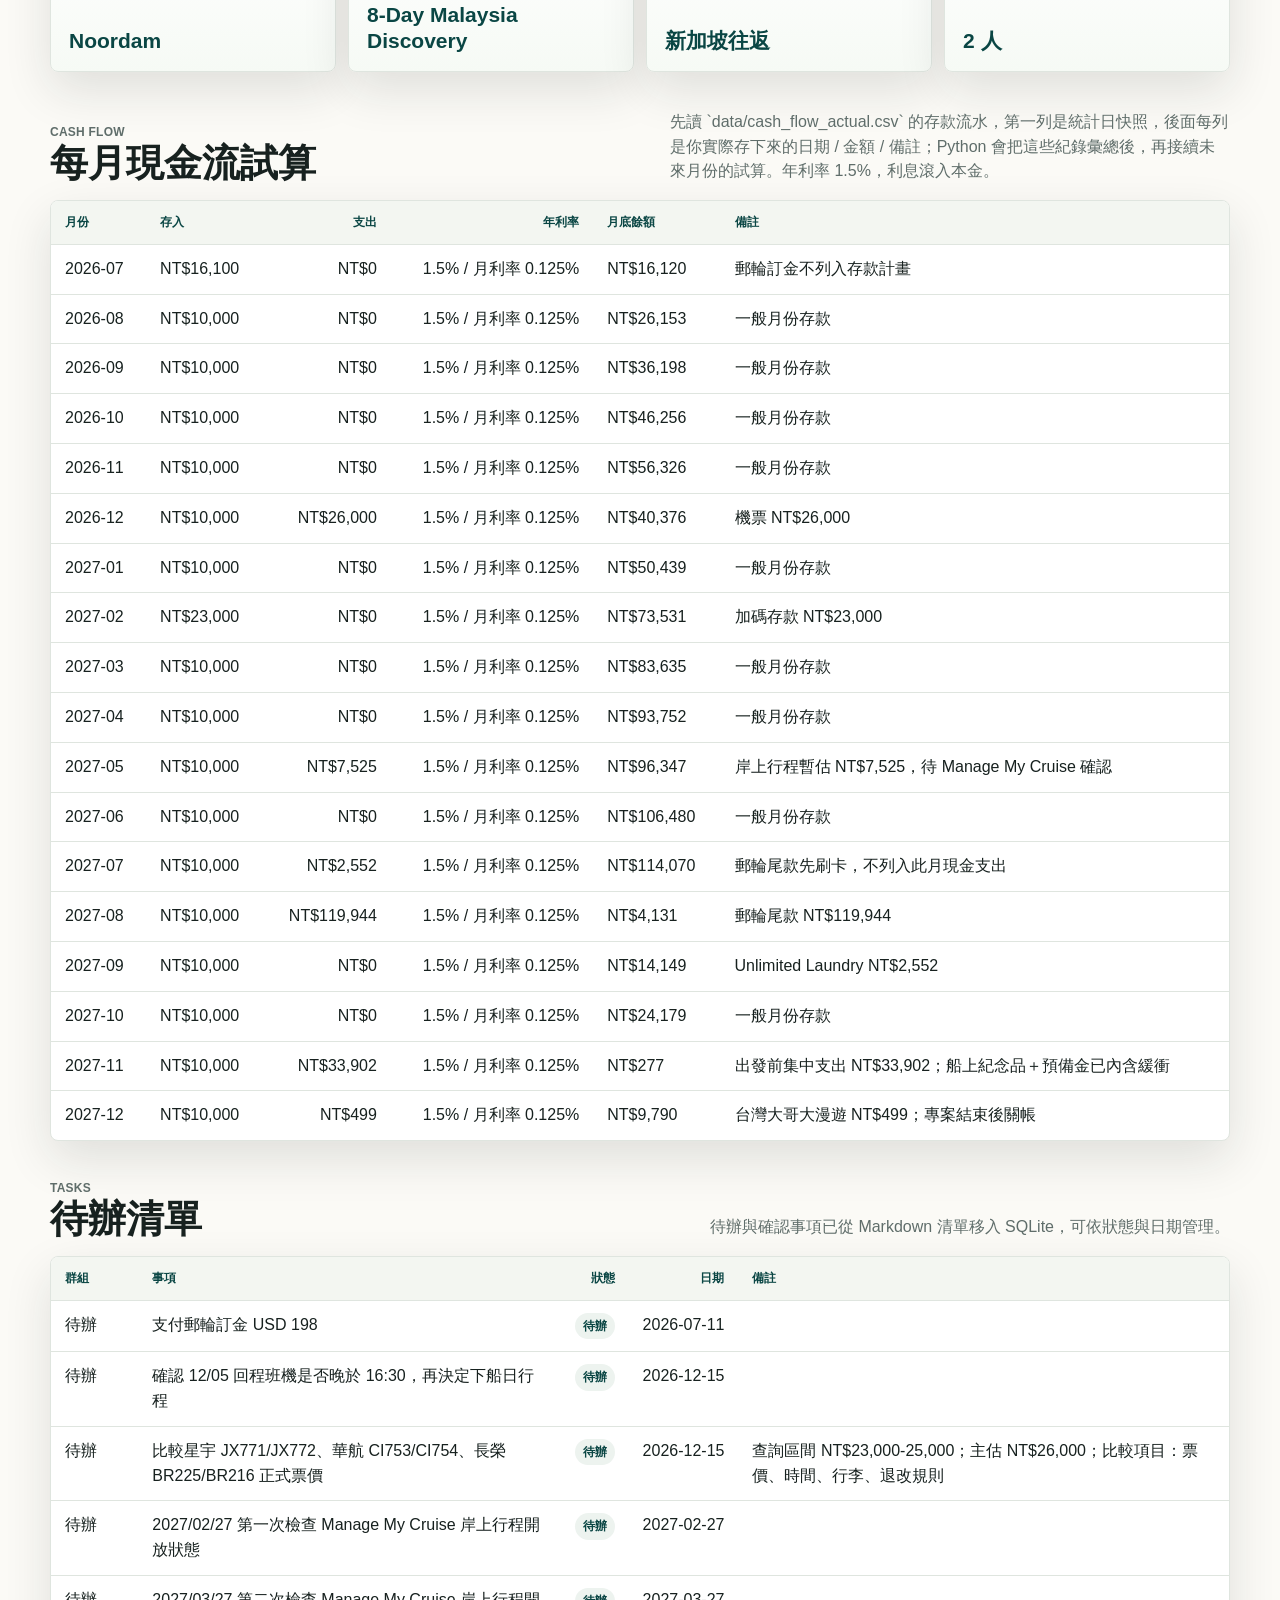
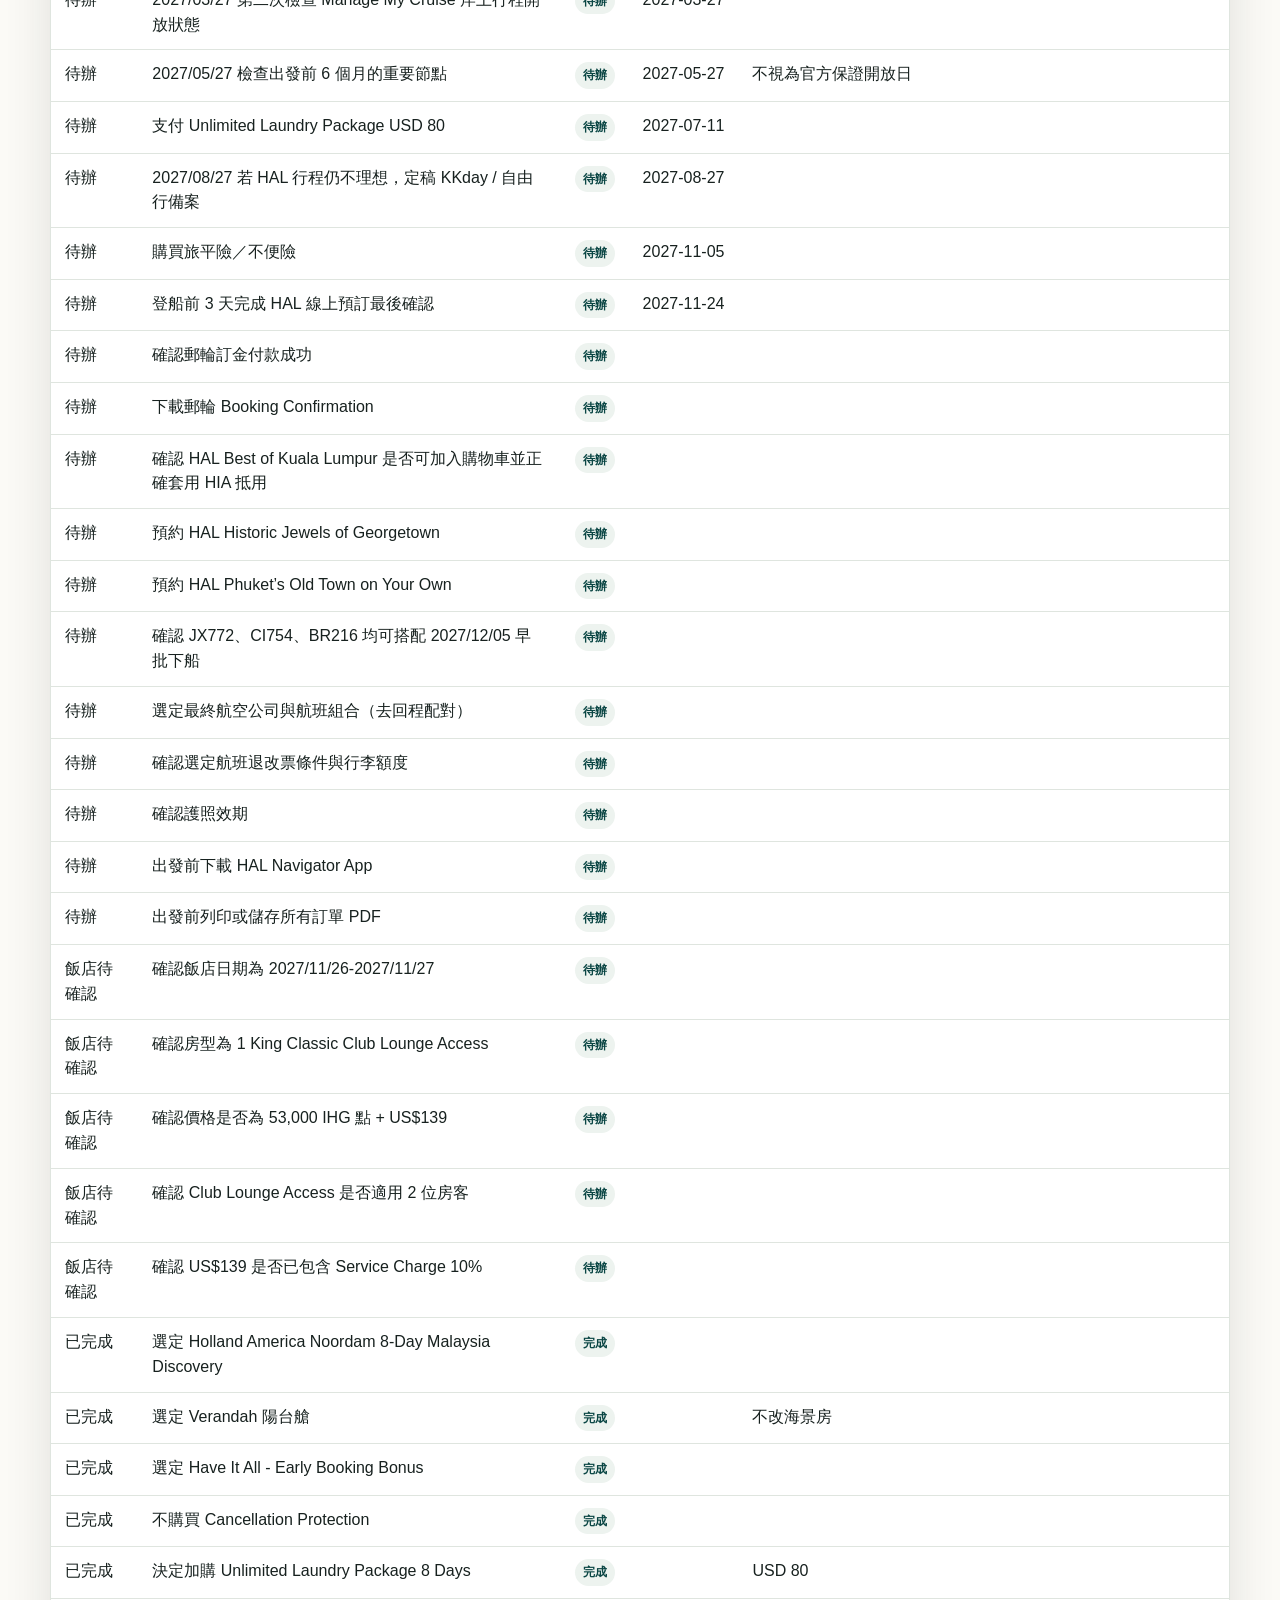
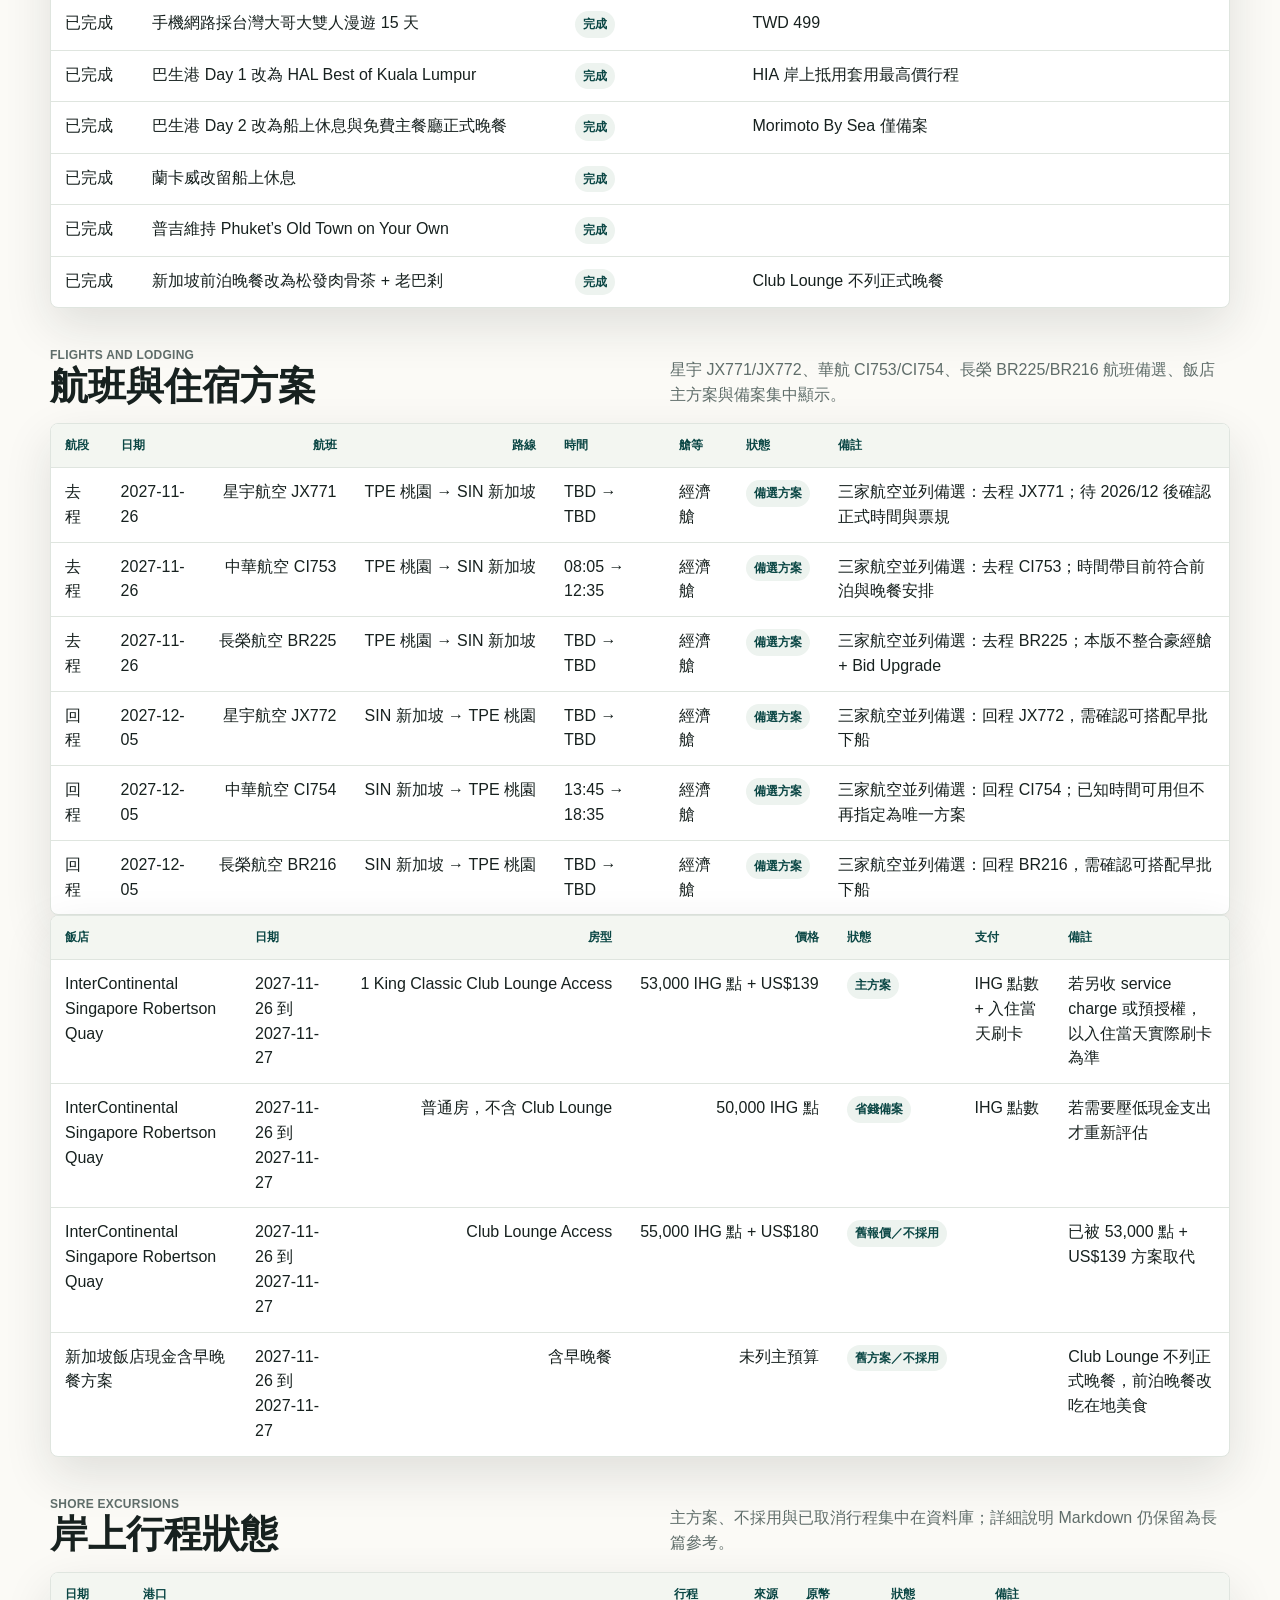
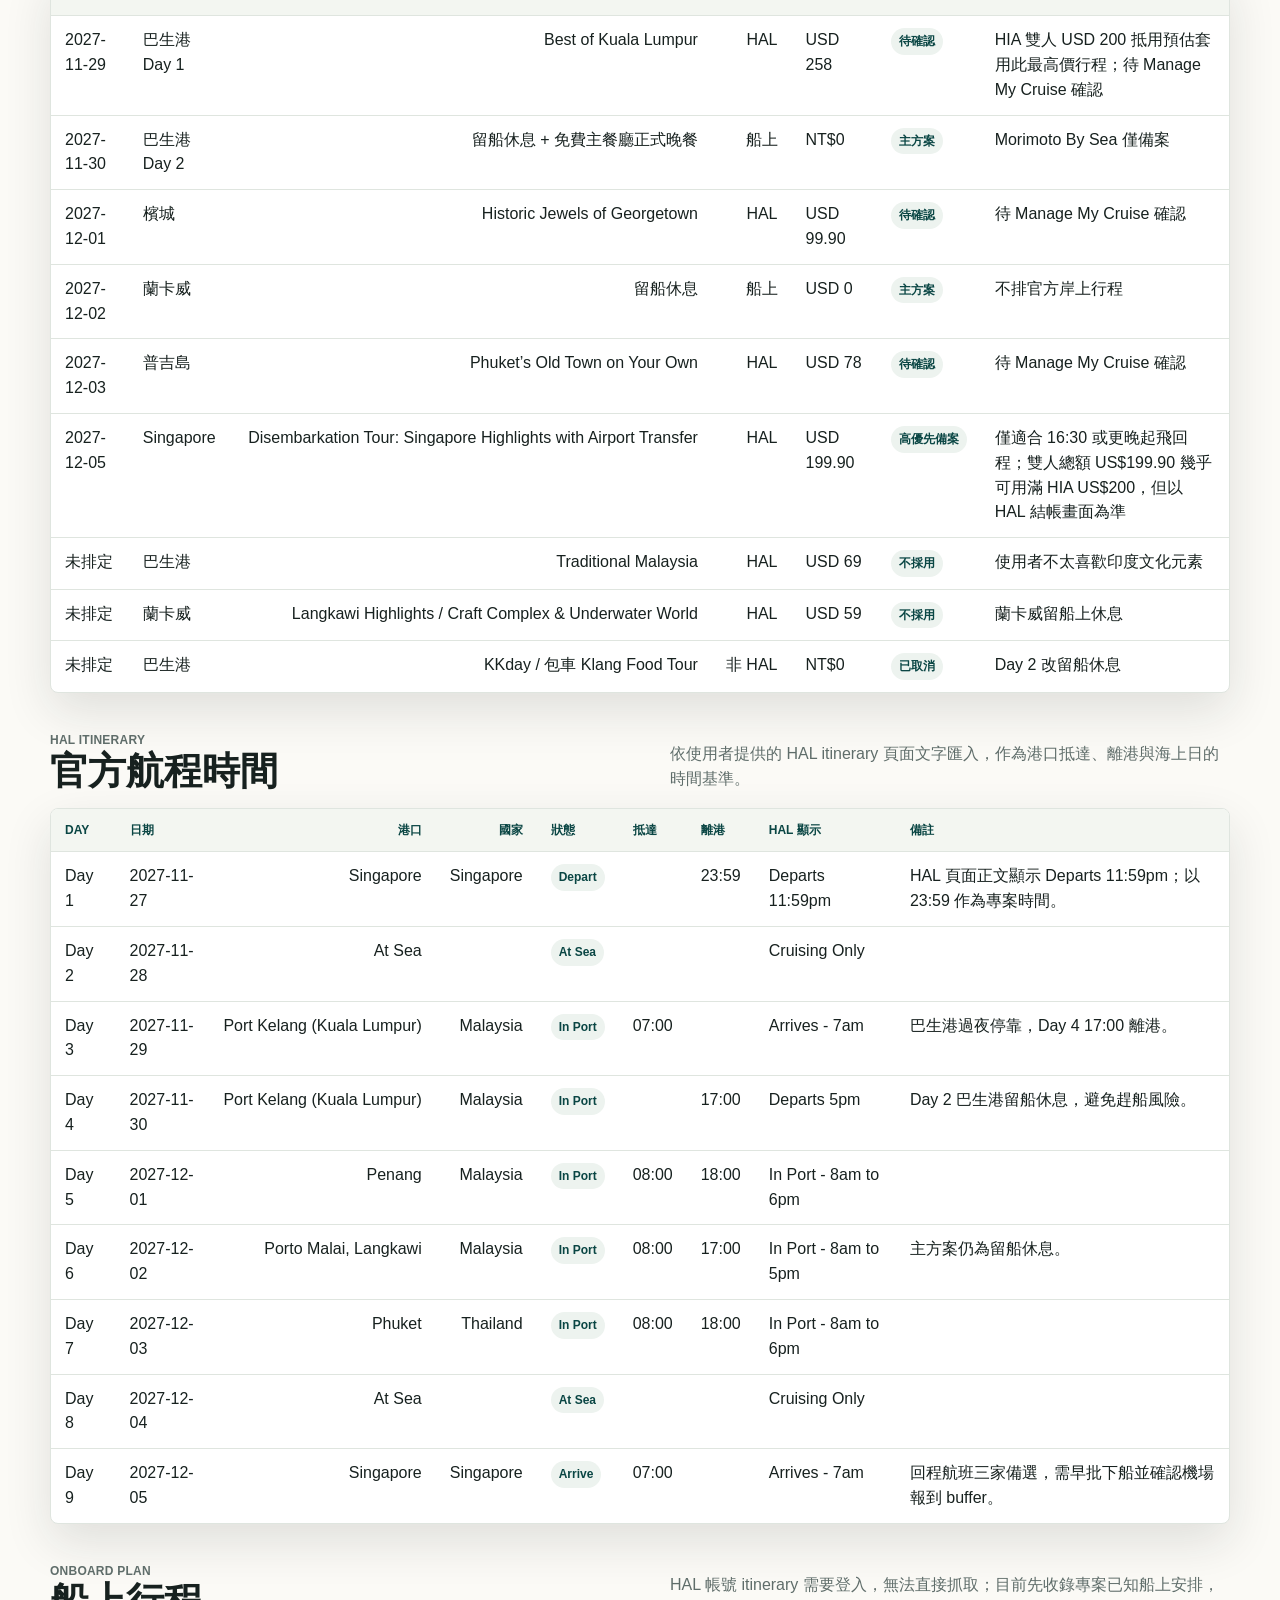
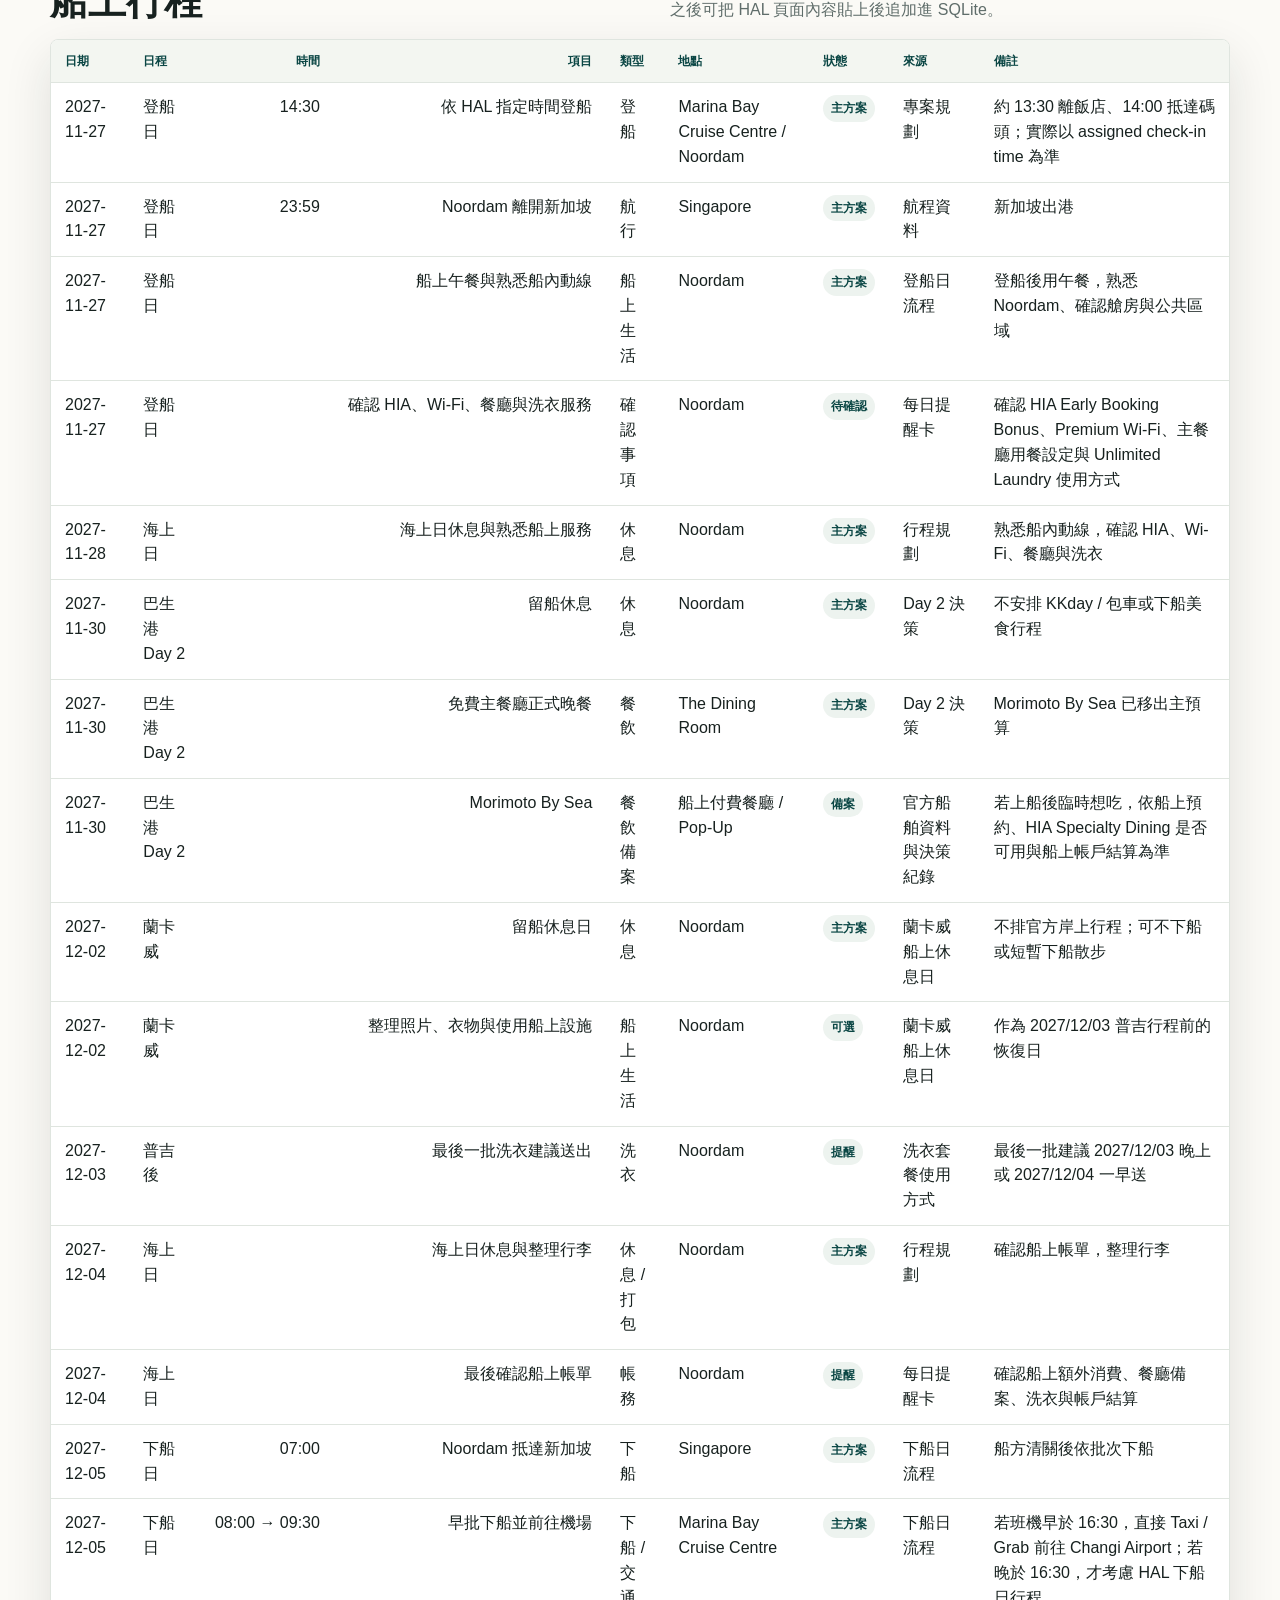
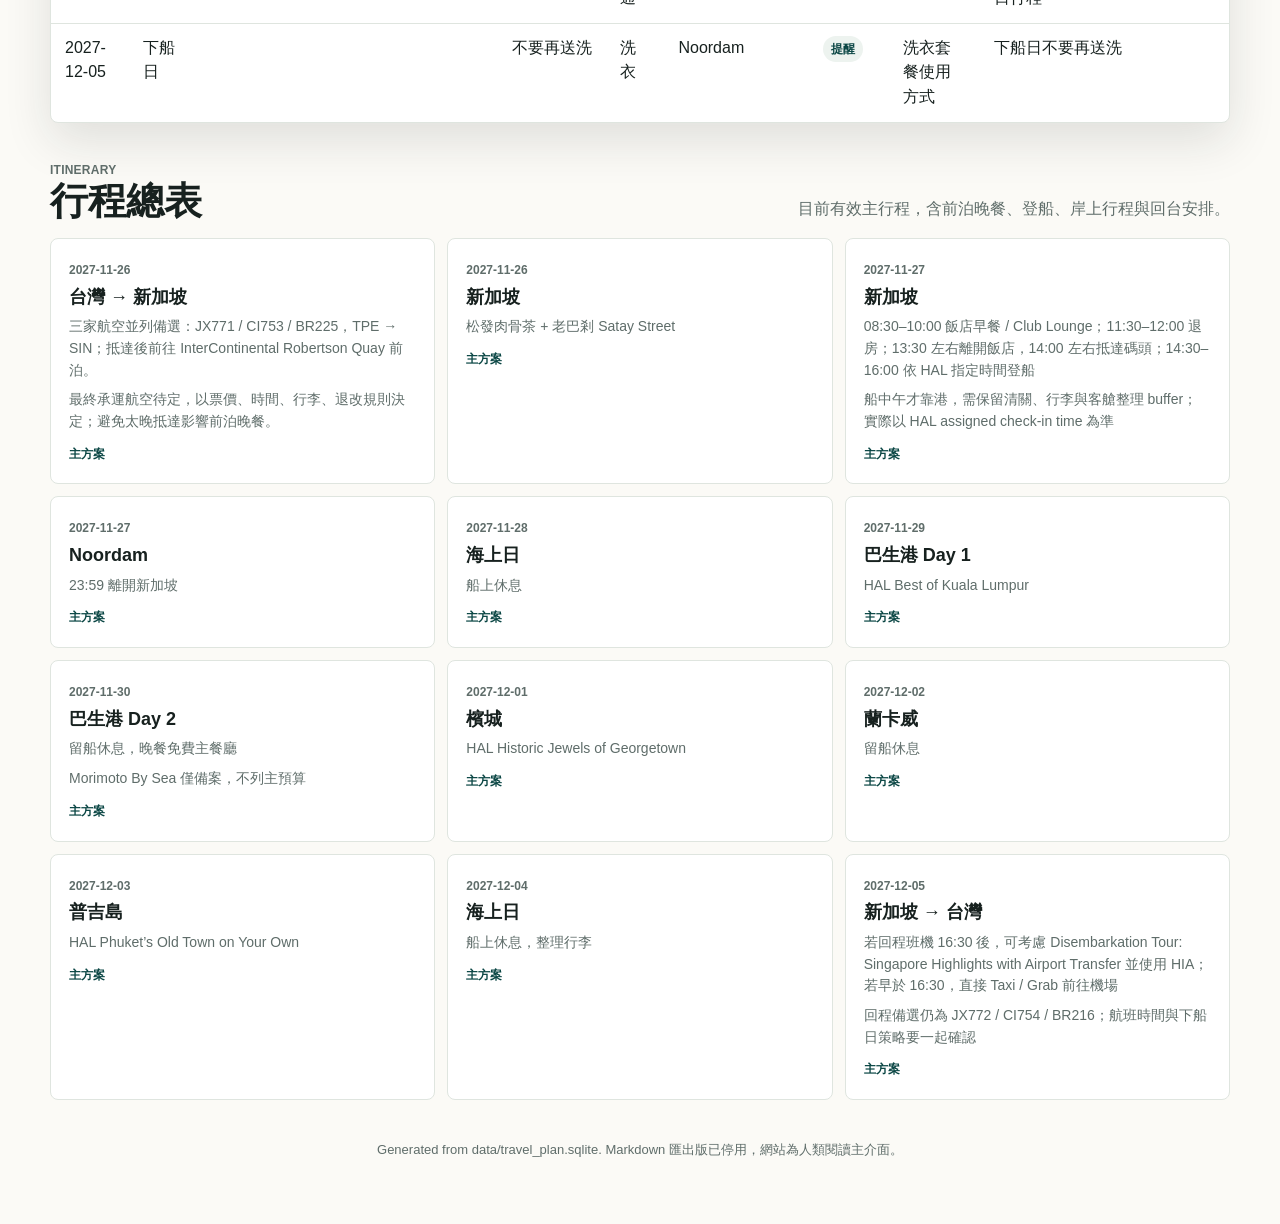
==== commit 246944af: "Make cash floor display dynamic" ====
--- a/index.html
+++ b/index.html
@@ -291,7 +291,7 @@
             <span class="kicker">Cash floor</span>
             <h3>最低餘額</h3>
           </div>
-          <strong>2027/11 約 NT$286</strong>
+          <strong>2027/11 約 NT$277</strong>
           <p>這不是問題，只要每個付款節點都能順利過關即可。</p>
         </article>
       </div>
@@ -346,7 +346,7 @@
     <section id="cashflow">
       <div class="section-head">
         <div><span class="kicker">Cash flow</span><h2>每月現金流試算</h2></div>
-        <p>月存款會先讀 `data/cash_flow_actual.csv` 的統計日快照與已過月份，再接續未來月份的試算；年利率 1.5%，利息滾入本金。CSV 內的過去月份可以直接改成實際值，網站會重算後續餘額。</p>
+        <p>先讀 `data/cash_flow_actual.csv` 的存款流水，第一列是統計日快照，後面每列是你實際存下來的日期 / 金額 / 備註；Python 會把這些紀錄彙總後，再接續未來月份的試算。年利率 1.5%，利息滾入本金。</p>
       </div>
       <div class="table-wrap"><table>
 <thead><tr><th>月份</th><th>存入</th><th>支出</th><th>年利率</th><th>月底餘額</th><th>備註</th></tr></thead>
@@ -356,19 +356,19 @@
 <tr><td>2026-09</td><td>NT$10,000</td><td>NT$0</td><td>1.5% / 月利率 0.125%</td><td>NT$36,198</td><td>一般月份存款</td></tr>
 <tr><td>2026-10</td><td>NT$10,000</td><td>NT$0</td><td>1.5% / 月利率 0.125%</td><td>NT$46,256</td><td>一般月份存款</td></tr>
 <tr><td>2026-11</td><td>NT$10,000</td><td>NT$0</td><td>1.5% / 月利率 0.125%</td><td>NT$56,326</td><td>一般月份存款</td></tr>
-<tr><td>2026-12</td><td>NT$10,000</td><td>NT$26,000</td><td>1.5% / 月利率 0.125%</td><td>NT$40,376</td><td>機票 NT$26</td></tr>
+<tr><td>2026-12</td><td>NT$10,000</td><td>NT$26,000</td><td>1.5% / 月利率 0.125%</td><td>NT$40,376</td><td>機票 NT$26,000</td></tr>
 <tr><td>2027-01</td><td>NT$10,000</td><td>NT$0</td><td>1.5% / 月利率 0.125%</td><td>NT$50,439</td><td>一般月份存款</td></tr>
-<tr><td>2027-02</td><td>NT$23,000</td><td>NT$0</td><td>1.5% / 月利率 0.125%</td><td>NT$73,531</td><td>加碼存款 NT$23</td></tr>
+<tr><td>2027-02</td><td>NT$23,000</td><td>NT$0</td><td>1.5% / 月利率 0.125%</td><td>NT$73,531</td><td>加碼存款 NT$23,000</td></tr>
 <tr><td>2027-03</td><td>NT$10,000</td><td>NT$0</td><td>1.5% / 月利率 0.125%</td><td>NT$83,635</td><td>一般月份存款</td></tr>
 <tr><td>2027-04</td><td>NT$10,000</td><td>NT$0</td><td>1.5% / 月利率 0.125%</td><td>NT$93,752</td><td>一般月份存款</td></tr>
-<tr><td>2027-05</td><td>NT$10,000</td><td>NT$7,525</td><td>1.5% / 月利率 0.125%</td><td>NT$96,347</td><td>岸上行程暫估 NT$7</td></tr>
+<tr><td>2027-05</td><td>NT$10,000</td><td>NT$7,525</td><td>1.5% / 月利率 0.125%</td><td>NT$96,347</td><td>岸上行程暫估 NT$7,525，待 Manage My Cruise 確認</td></tr>
 <tr><td>2027-06</td><td>NT$10,000</td><td>NT$0</td><td>1.5% / 月利率 0.125%</td><td>NT$106,480</td><td>一般月份存款</td></tr>
-<tr><td>2027-07</td><td>NT$10,000</td><td>NT$0</td><td>1.5% / 月利率 0.125%</td><td>NT$116,626</td><td>郵輪尾款先刷卡，不列入此月現金支出</td></tr>
-<tr><td>2027-08</td><td>NT$10,000</td><td>NT$119,944</td><td>1.5% / 月利率 0.125%</td><td>NT$6,690</td><td>郵輪尾款 NT$119</td></tr>
-<tr><td>2027-09</td><td>NT$10,000</td><td>NT$2,552</td><td>1.5% / 月利率 0.125%</td><td>NT$14,156</td><td>Unlimited Laundry NT$2</td></tr>
-<tr><td>2027-10</td><td>NT$10,000</td><td>NT$0</td><td>1.5% / 月利率 0.125%</td><td>NT$24,186</td><td>一般月份存款</td></tr>
-<tr><td>2027-11</td><td>NT$10,000</td><td>NT$33,902</td><td>1.5% / 月利率 0.125%</td><td>NT$284</td><td>出發前集中支出 NT$33</td></tr>
-<tr><td>2027-12</td><td>NT$10,000</td><td>NT$499</td><td>1.5% / 月利率 0.125%</td><td>NT$9,797</td><td>台灣大哥大漫遊 NT$499；專案結束後關帳</td></tr>
+<tr><td>2027-07</td><td>NT$10,000</td><td>NT$2,552</td><td>1.5% / 月利率 0.125%</td><td>NT$114,070</td><td>郵輪尾款先刷卡，不列入此月現金支出</td></tr>
+<tr><td>2027-08</td><td>NT$10,000</td><td>NT$119,944</td><td>1.5% / 月利率 0.125%</td><td>NT$4,131</td><td>郵輪尾款 NT$119,944</td></tr>
+<tr><td>2027-09</td><td>NT$10,000</td><td>NT$0</td><td>1.5% / 月利率 0.125%</td><td>NT$14,149</td><td>Unlimited Laundry NT$2,552</td></tr>
+<tr><td>2027-10</td><td>NT$10,000</td><td>NT$0</td><td>1.5% / 月利率 0.125%</td><td>NT$24,179</td><td>一般月份存款</td></tr>
+<tr><td>2027-11</td><td>NT$10,000</td><td>NT$33,902</td><td>1.5% / 月利率 0.125%</td><td>NT$277</td><td>出發前集中支出 NT$33,902；船上紀念品＋預備金已內含緩衝</td></tr>
+<tr><td>2027-12</td><td>NT$10,000</td><td>NT$499</td><td>1.5% / 月利率 0.125%</td><td>NT$9,790</td><td>台灣大哥大漫遊 NT$499；專案結束後關帳</td></tr>
 </tbody></table></div>
     </section>
 
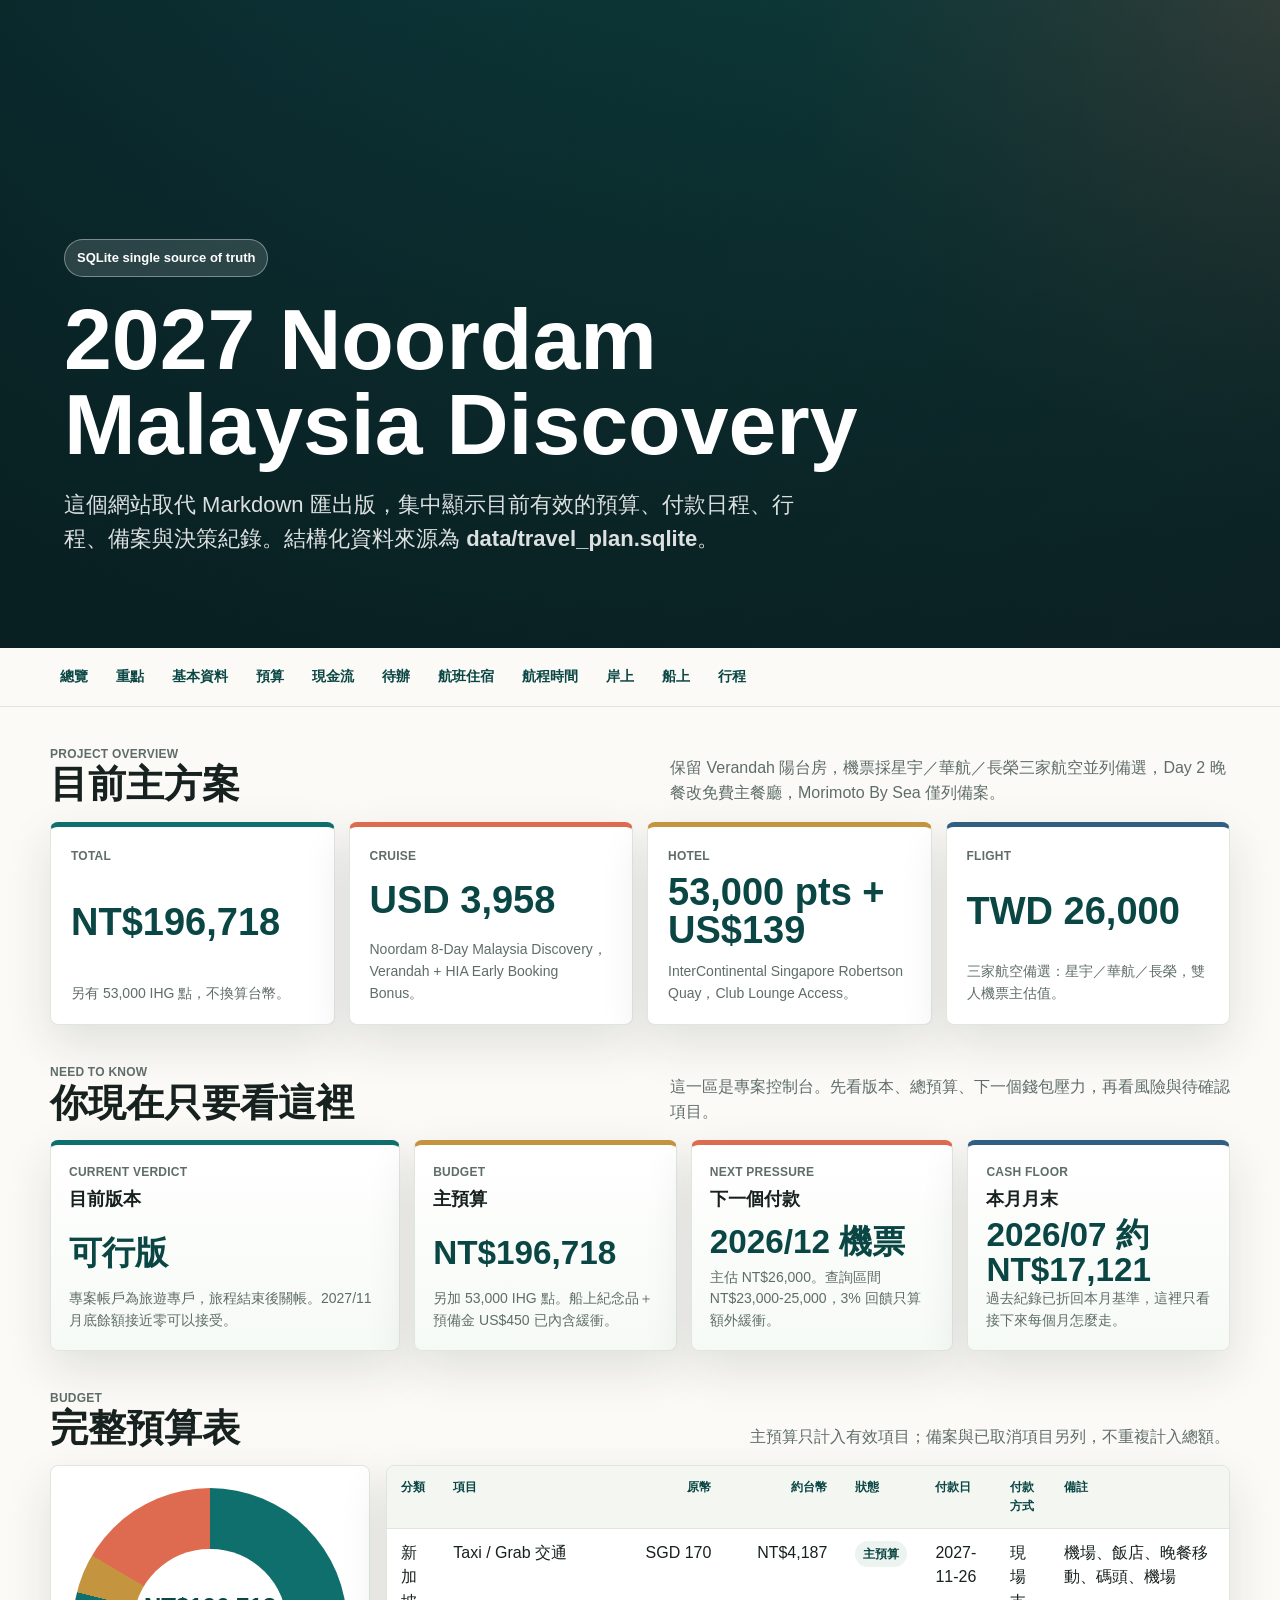
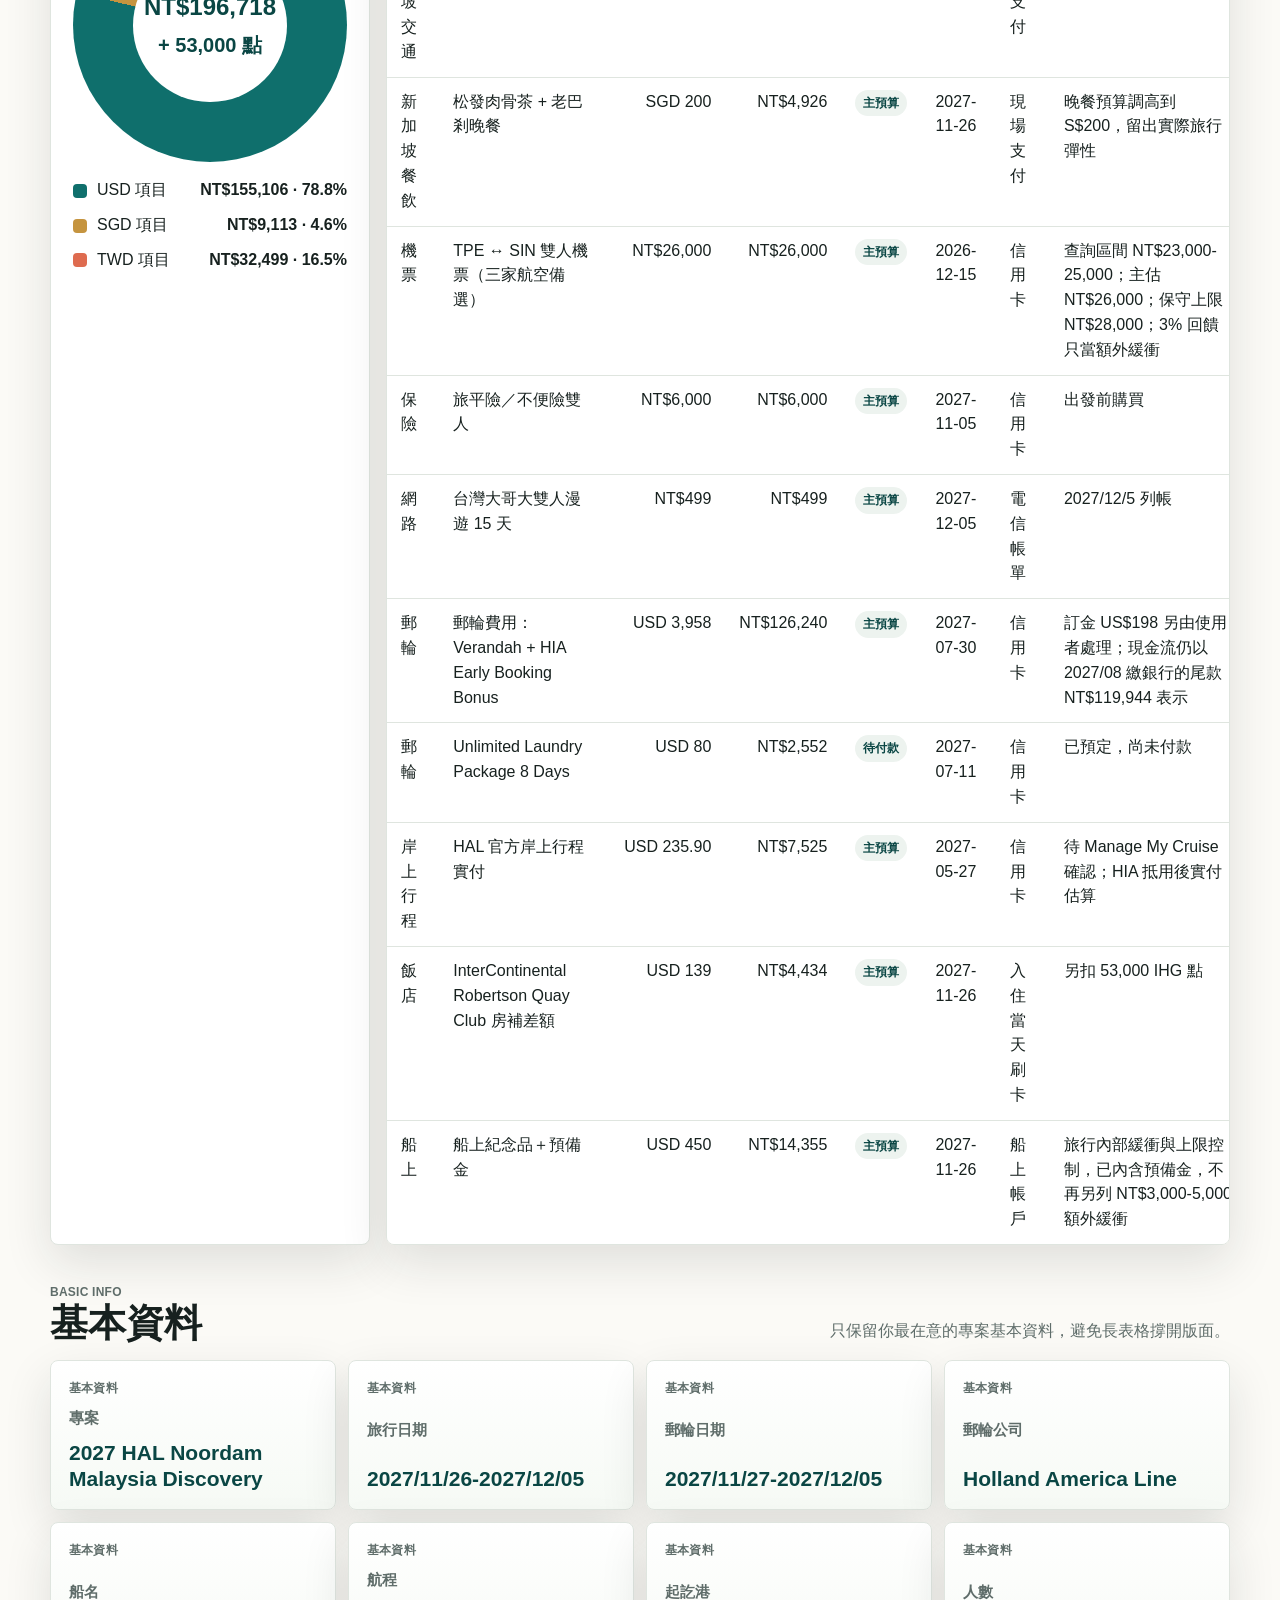
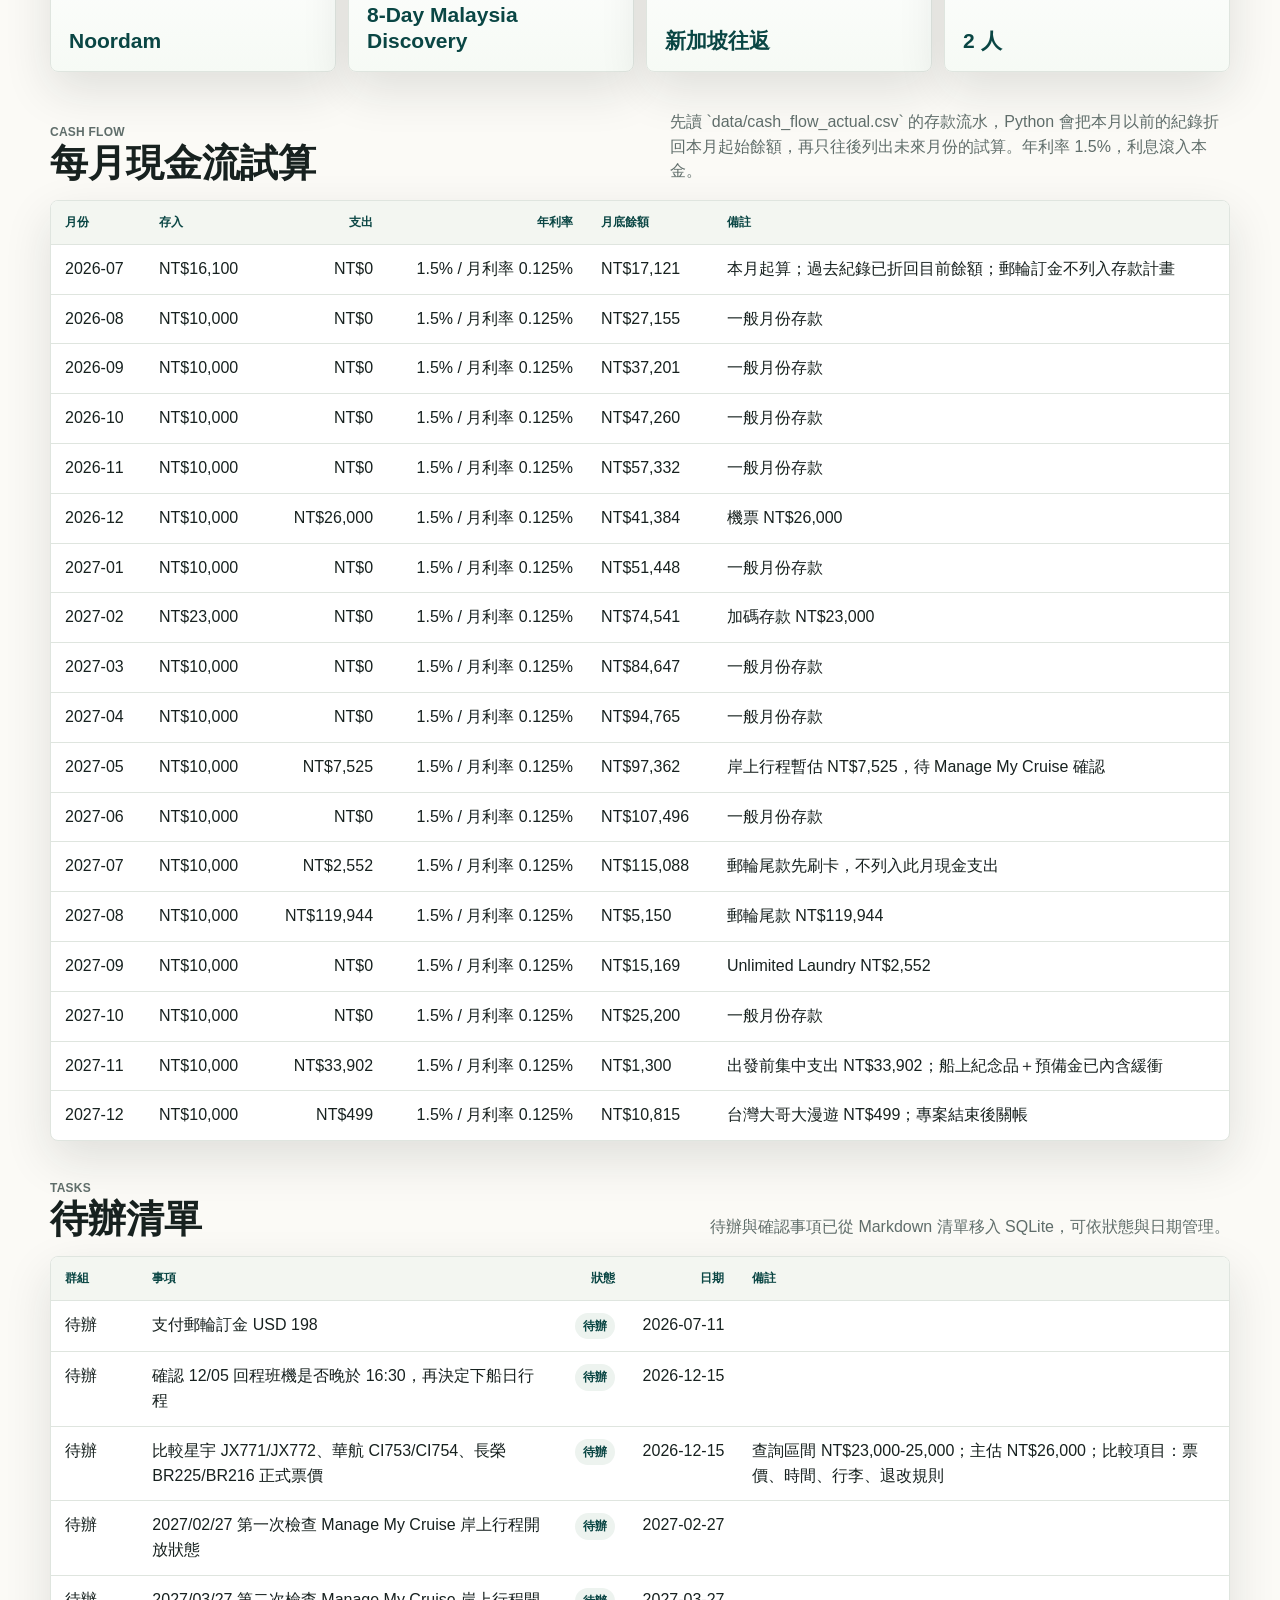
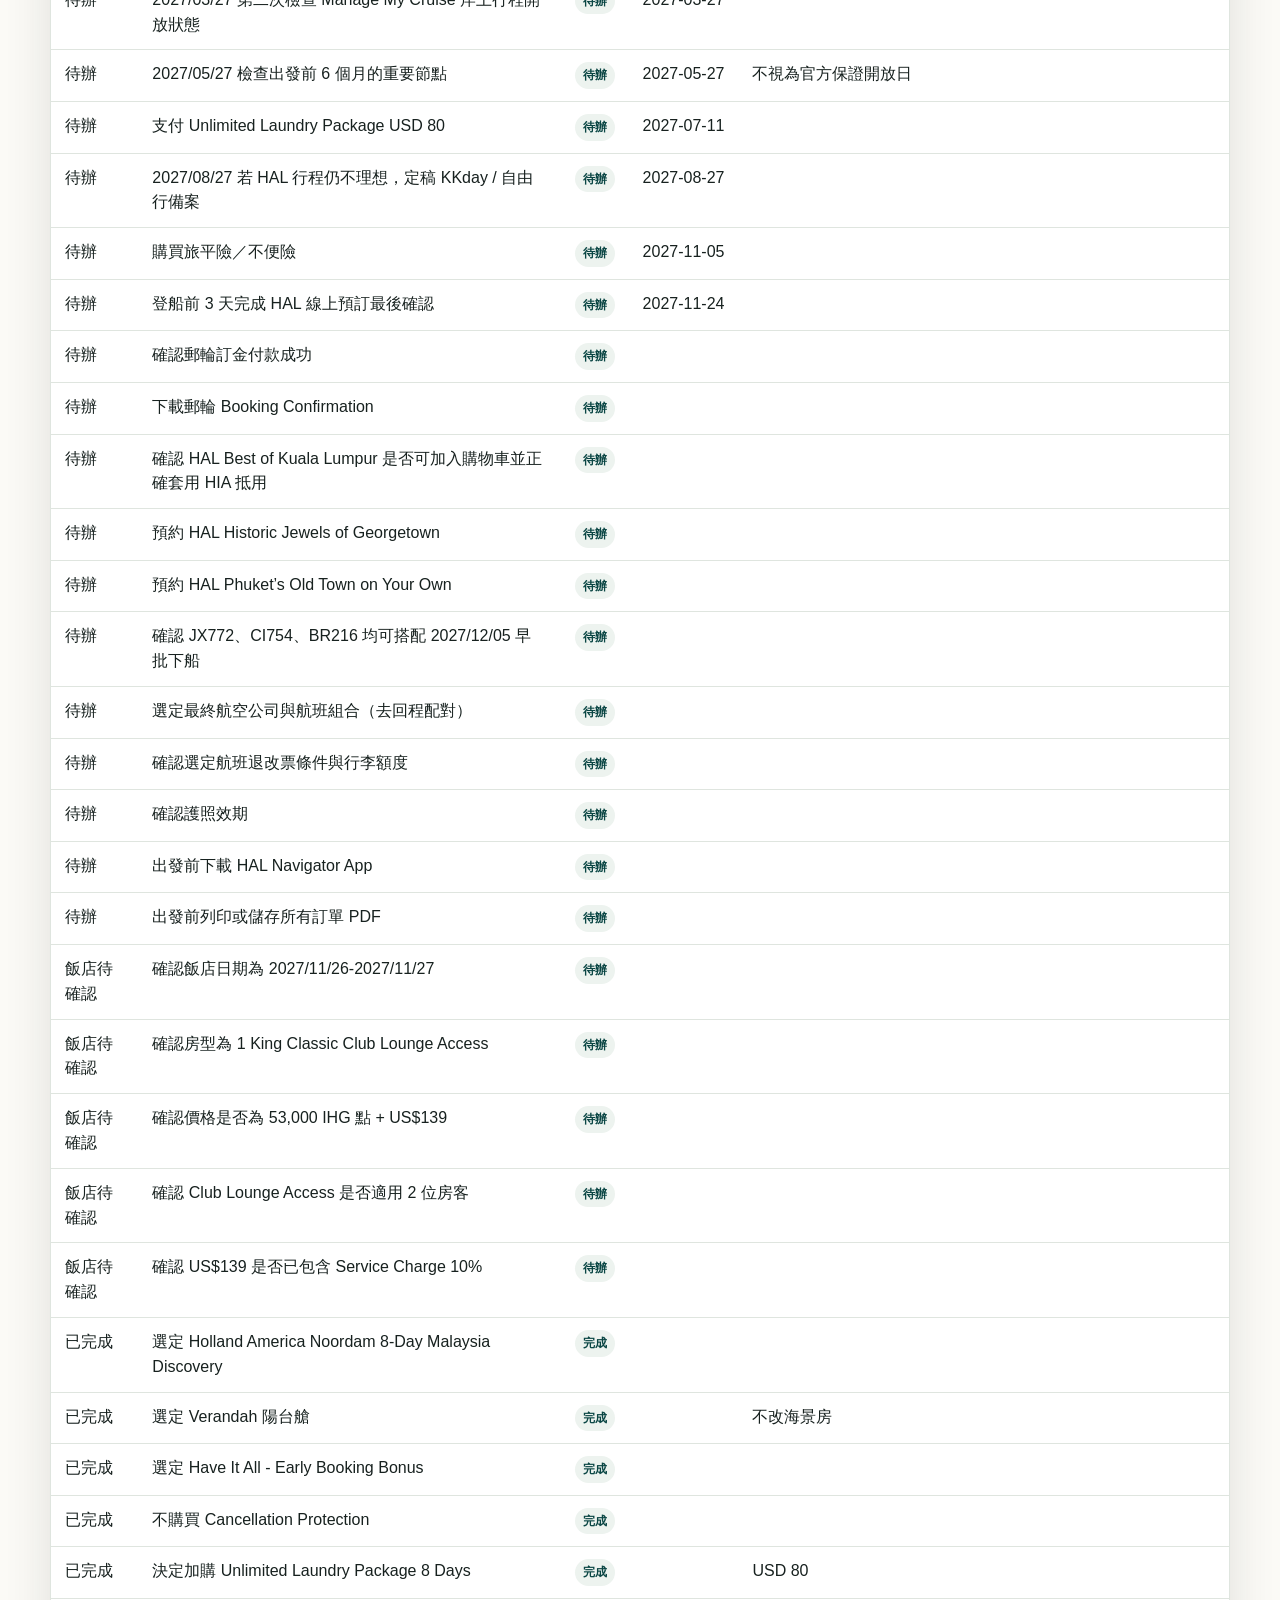
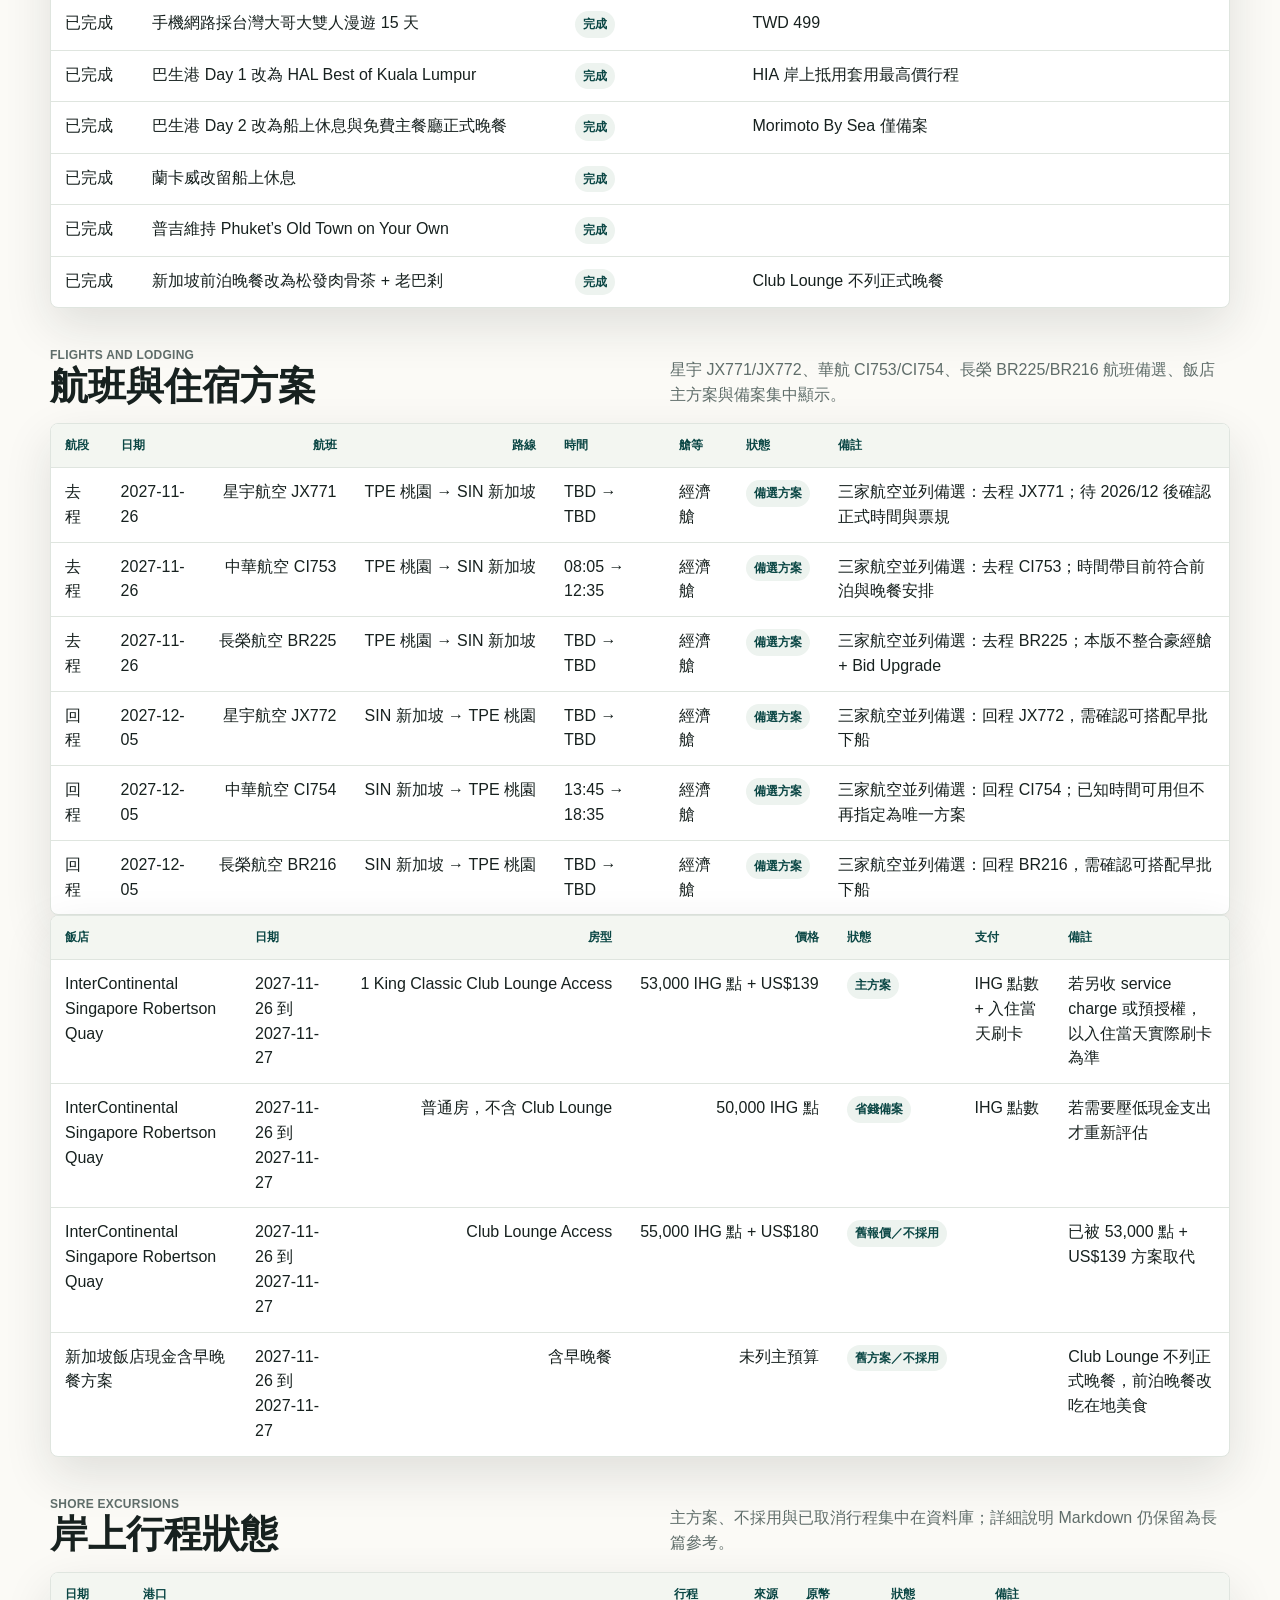
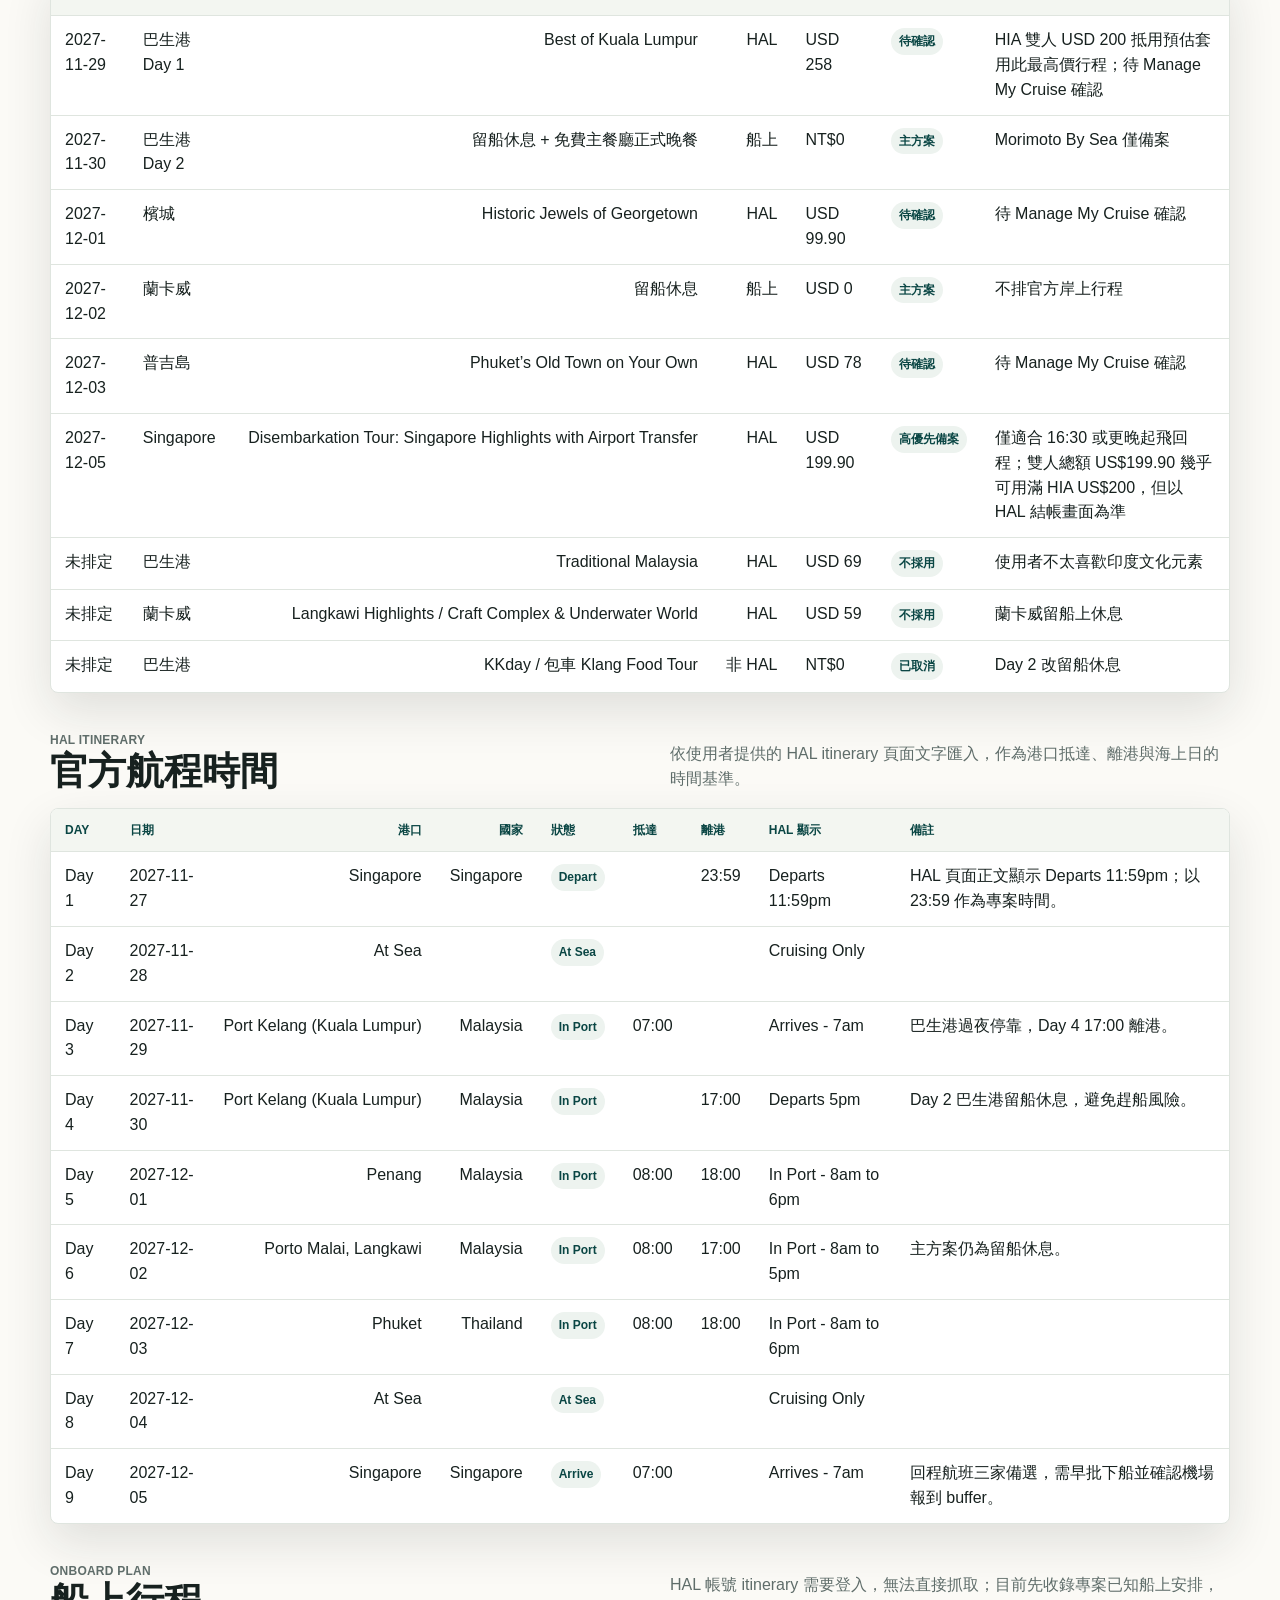
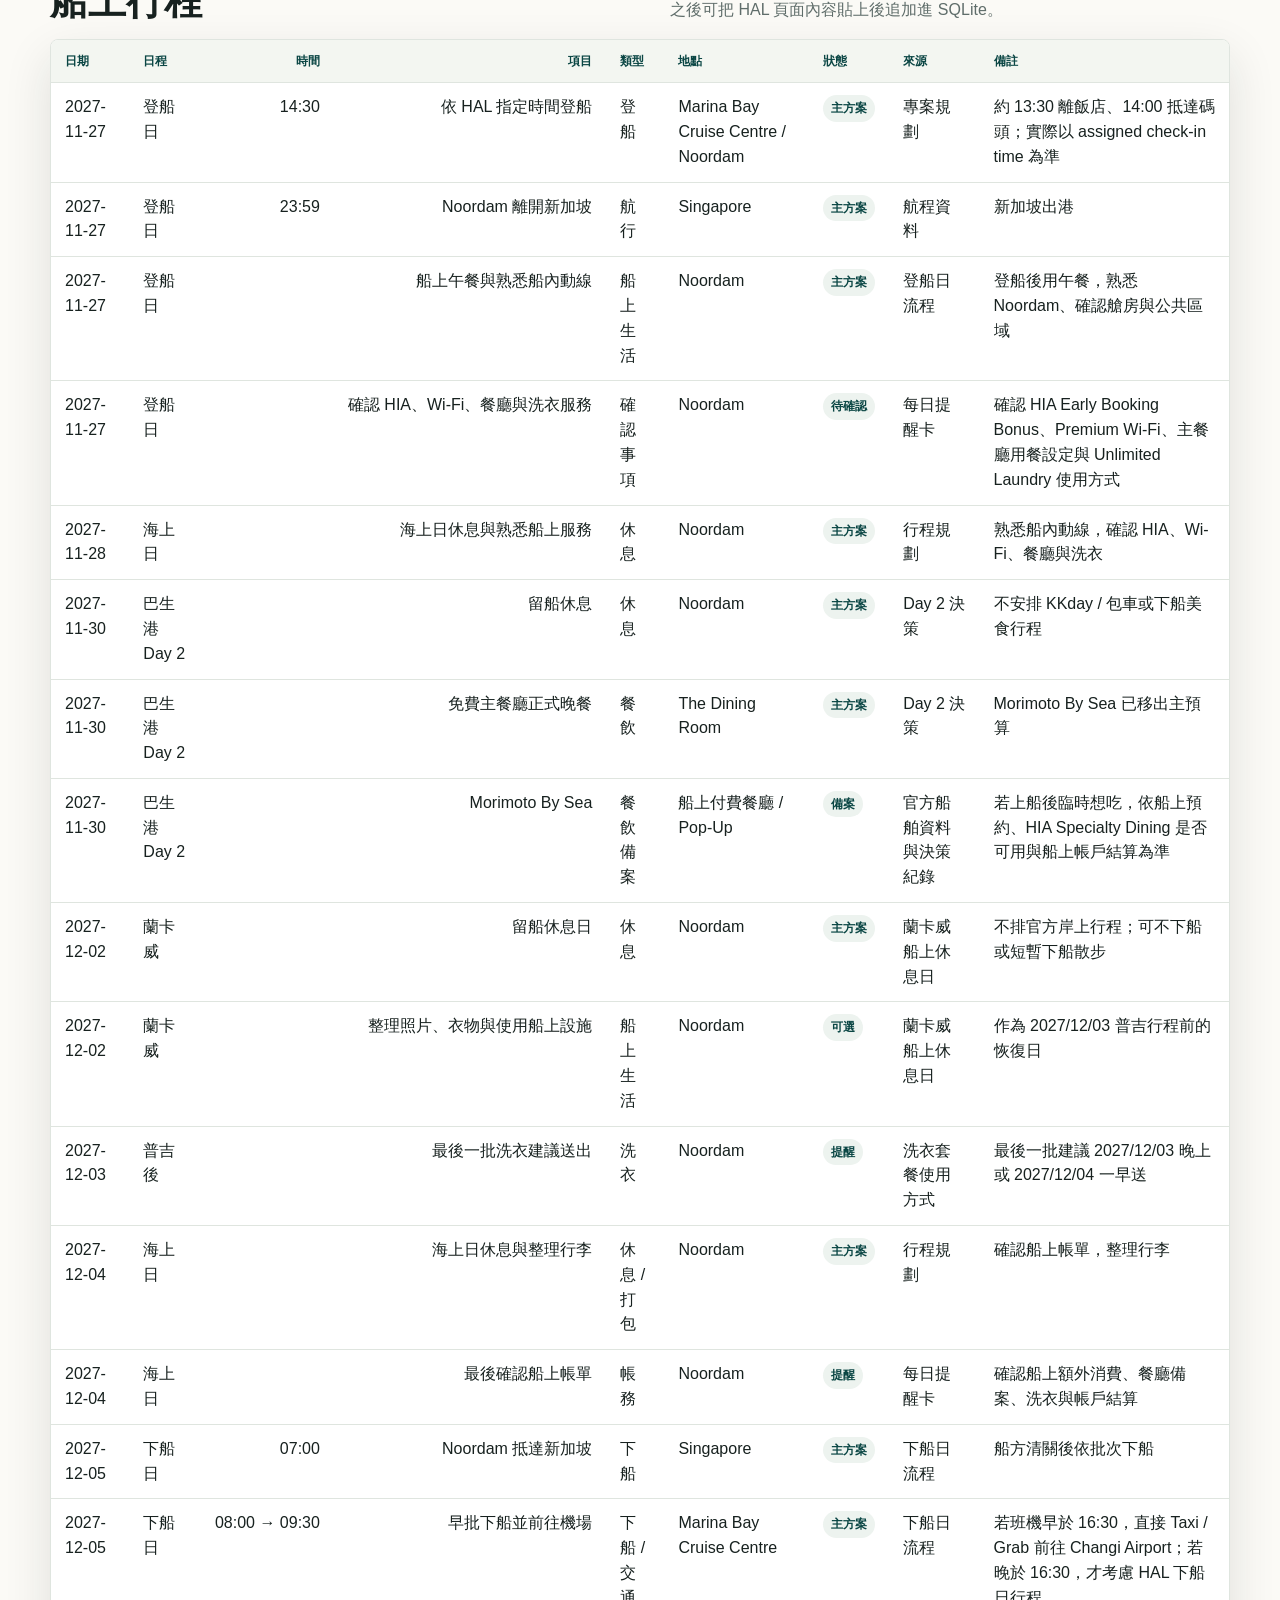
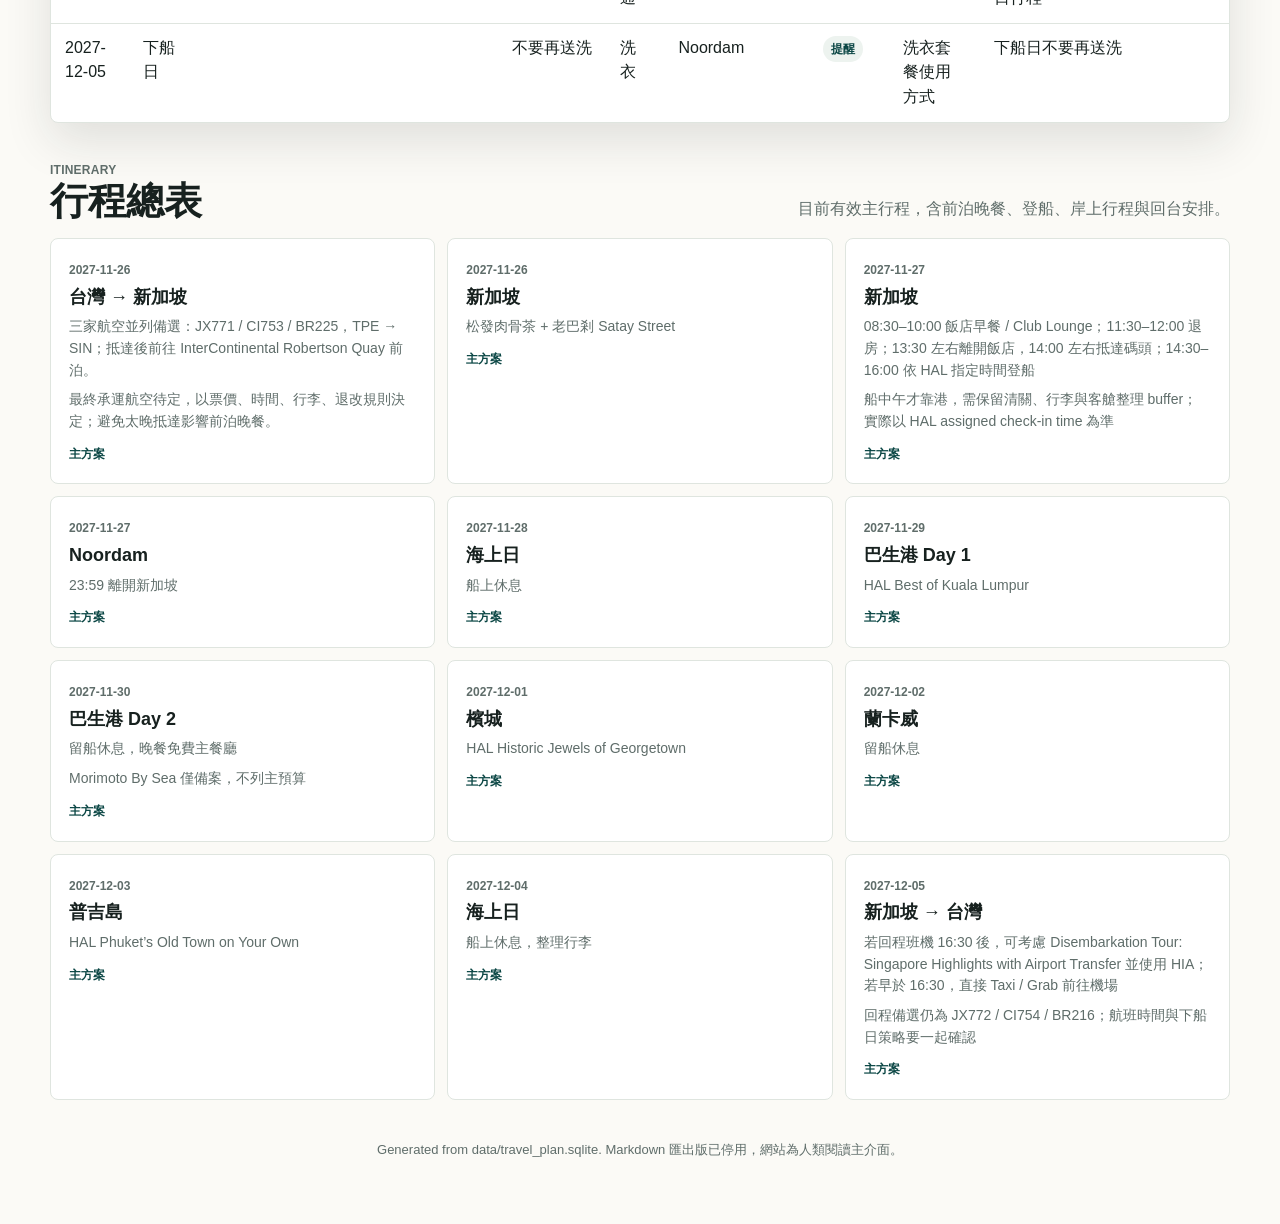
==== commit 1ddffabc: "Refine cash flow to start from current month" ====
--- a/index.html
+++ b/index.html
@@ -289,10 +289,10 @@
         <article class="focus-card alt">
           <div>
             <span class="kicker">Cash floor</span>
-            <h3>最低餘額</h3>
+            <h3>本月月末</h3>
           </div>
-          <strong>2027/11 約 NT$277</strong>
-          <p>這不是問題，只要每個付款節點都能順利過關即可。</p>
+          <strong>2026/07 約 NT$17,121</strong>
+          <p>過去紀錄已折回本月基準，這裡只看接下來每個月怎麼走。</p>
         </article>
       </div>
     </section>
@@ -346,29 +346,29 @@
     <section id="cashflow">
       <div class="section-head">
         <div><span class="kicker">Cash flow</span><h2>每月現金流試算</h2></div>
-        <p>先讀 `data/cash_flow_actual.csv` 的存款流水，第一列是統計日快照，後面每列是你實際存下來的日期 / 金額 / 備註；Python 會把這些紀錄彙總後，再接續未來月份的試算。年利率 1.5%，利息滾入本金。</p>
+        <p>先讀 `data/cash_flow_actual.csv` 的存款流水，Python 會把本月以前的紀錄折回本月起始餘額，再只往後列出未來月份的試算。年利率 1.5%，利息滾入本金。</p>
       </div>
       <div class="table-wrap"><table>
 <thead><tr><th>月份</th><th>存入</th><th>支出</th><th>年利率</th><th>月底餘額</th><th>備註</th></tr></thead>
 <tbody>
-<tr><td>2026-07</td><td>NT$16,100</td><td>NT$0</td><td>1.5% / 月利率 0.125%</td><td>NT$16,120</td><td>郵輪訂金不列入存款計畫</td></tr>
-<tr><td>2026-08</td><td>NT$10,000</td><td>NT$0</td><td>1.5% / 月利率 0.125%</td><td>NT$26,153</td><td>一般月份存款</td></tr>
-<tr><td>2026-09</td><td>NT$10,000</td><td>NT$0</td><td>1.5% / 月利率 0.125%</td><td>NT$36,198</td><td>一般月份存款</td></tr>
-<tr><td>2026-10</td><td>NT$10,000</td><td>NT$0</td><td>1.5% / 月利率 0.125%</td><td>NT$46,256</td><td>一般月份存款</td></tr>
-<tr><td>2026-11</td><td>NT$10,000</td><td>NT$0</td><td>1.5% / 月利率 0.125%</td><td>NT$56,326</td><td>一般月份存款</td></tr>
-<tr><td>2026-12</td><td>NT$10,000</td><td>NT$26,000</td><td>1.5% / 月利率 0.125%</td><td>NT$40,376</td><td>機票 NT$26,000</td></tr>
-<tr><td>2027-01</td><td>NT$10,000</td><td>NT$0</td><td>1.5% / 月利率 0.125%</td><td>NT$50,439</td><td>一般月份存款</td></tr>
-<tr><td>2027-02</td><td>NT$23,000</td><td>NT$0</td><td>1.5% / 月利率 0.125%</td><td>NT$73,531</td><td>加碼存款 NT$23,000</td></tr>
-<tr><td>2027-03</td><td>NT$10,000</td><td>NT$0</td><td>1.5% / 月利率 0.125%</td><td>NT$83,635</td><td>一般月份存款</td></tr>
-<tr><td>2027-04</td><td>NT$10,000</td><td>NT$0</td><td>1.5% / 月利率 0.125%</td><td>NT$93,752</td><td>一般月份存款</td></tr>
-<tr><td>2027-05</td><td>NT$10,000</td><td>NT$7,525</td><td>1.5% / 月利率 0.125%</td><td>NT$96,347</td><td>岸上行程暫估 NT$7,525，待 Manage My Cruise 確認</td></tr>
-<tr><td>2027-06</td><td>NT$10,000</td><td>NT$0</td><td>1.5% / 月利率 0.125%</td><td>NT$106,480</td><td>一般月份存款</td></tr>
-<tr><td>2027-07</td><td>NT$10,000</td><td>NT$2,552</td><td>1.5% / 月利率 0.125%</td><td>NT$114,070</td><td>郵輪尾款先刷卡，不列入此月現金支出</td></tr>
-<tr><td>2027-08</td><td>NT$10,000</td><td>NT$119,944</td><td>1.5% / 月利率 0.125%</td><td>NT$4,131</td><td>郵輪尾款 NT$119,944</td></tr>
-<tr><td>2027-09</td><td>NT$10,000</td><td>NT$0</td><td>1.5% / 月利率 0.125%</td><td>NT$14,149</td><td>Unlimited Laundry NT$2,552</td></tr>
-<tr><td>2027-10</td><td>NT$10,000</td><td>NT$0</td><td>1.5% / 月利率 0.125%</td><td>NT$24,179</td><td>一般月份存款</td></tr>
-<tr><td>2027-11</td><td>NT$10,000</td><td>NT$33,902</td><td>1.5% / 月利率 0.125%</td><td>NT$277</td><td>出發前集中支出 NT$33,902；船上紀念品＋預備金已內含緩衝</td></tr>
-<tr><td>2027-12</td><td>NT$10,000</td><td>NT$499</td><td>1.5% / 月利率 0.125%</td><td>NT$9,790</td><td>台灣大哥大漫遊 NT$499；專案結束後關帳</td></tr>
+<tr><td>2026-07</td><td>NT$16,100</td><td>NT$0</td><td>1.5% / 月利率 0.125%</td><td>NT$17,121</td><td>本月起算；過去紀錄已折回目前餘額；郵輪訂金不列入存款計畫</td></tr>
+<tr><td>2026-08</td><td>NT$10,000</td><td>NT$0</td><td>1.5% / 月利率 0.125%</td><td>NT$27,155</td><td>一般月份存款</td></tr>
+<tr><td>2026-09</td><td>NT$10,000</td><td>NT$0</td><td>1.5% / 月利率 0.125%</td><td>NT$37,201</td><td>一般月份存款</td></tr>
+<tr><td>2026-10</td><td>NT$10,000</td><td>NT$0</td><td>1.5% / 月利率 0.125%</td><td>NT$47,260</td><td>一般月份存款</td></tr>
+<tr><td>2026-11</td><td>NT$10,000</td><td>NT$0</td><td>1.5% / 月利率 0.125%</td><td>NT$57,332</td><td>一般月份存款</td></tr>
+<tr><td>2026-12</td><td>NT$10,000</td><td>NT$26,000</td><td>1.5% / 月利率 0.125%</td><td>NT$41,384</td><td>機票 NT$26,000</td></tr>
+<tr><td>2027-01</td><td>NT$10,000</td><td>NT$0</td><td>1.5% / 月利率 0.125%</td><td>NT$51,448</td><td>一般月份存款</td></tr>
+<tr><td>2027-02</td><td>NT$23,000</td><td>NT$0</td><td>1.5% / 月利率 0.125%</td><td>NT$74,541</td><td>加碼存款 NT$23,000</td></tr>
+<tr><td>2027-03</td><td>NT$10,000</td><td>NT$0</td><td>1.5% / 月利率 0.125%</td><td>NT$84,647</td><td>一般月份存款</td></tr>
+<tr><td>2027-04</td><td>NT$10,000</td><td>NT$0</td><td>1.5% / 月利率 0.125%</td><td>NT$94,765</td><td>一般月份存款</td></tr>
+<tr><td>2027-05</td><td>NT$10,000</td><td>NT$7,525</td><td>1.5% / 月利率 0.125%</td><td>NT$97,362</td><td>岸上行程暫估 NT$7,525，待 Manage My Cruise 確認</td></tr>
+<tr><td>2027-06</td><td>NT$10,000</td><td>NT$0</td><td>1.5% / 月利率 0.125%</td><td>NT$107,496</td><td>一般月份存款</td></tr>
+<tr><td>2027-07</td><td>NT$10,000</td><td>NT$2,552</td><td>1.5% / 月利率 0.125%</td><td>NT$115,088</td><td>郵輪尾款先刷卡，不列入此月現金支出</td></tr>
+<tr><td>2027-08</td><td>NT$10,000</td><td>NT$119,944</td><td>1.5% / 月利率 0.125%</td><td>NT$5,150</td><td>郵輪尾款 NT$119,944</td></tr>
+<tr><td>2027-09</td><td>NT$10,000</td><td>NT$0</td><td>1.5% / 月利率 0.125%</td><td>NT$15,169</td><td>Unlimited Laundry NT$2,552</td></tr>
+<tr><td>2027-10</td><td>NT$10,000</td><td>NT$0</td><td>1.5% / 月利率 0.125%</td><td>NT$25,200</td><td>一般月份存款</td></tr>
+<tr><td>2027-11</td><td>NT$10,000</td><td>NT$33,902</td><td>1.5% / 月利率 0.125%</td><td>NT$1,300</td><td>出發前集中支出 NT$33,902；船上紀念品＋預備金已內含緩衝</td></tr>
+<tr><td>2027-12</td><td>NT$10,000</td><td>NT$499</td><td>1.5% / 月利率 0.125%</td><td>NT$10,815</td><td>台灣大哥大漫遊 NT$499；專案結束後關帳</td></tr>
 </tbody></table></div>
     </section>
 
